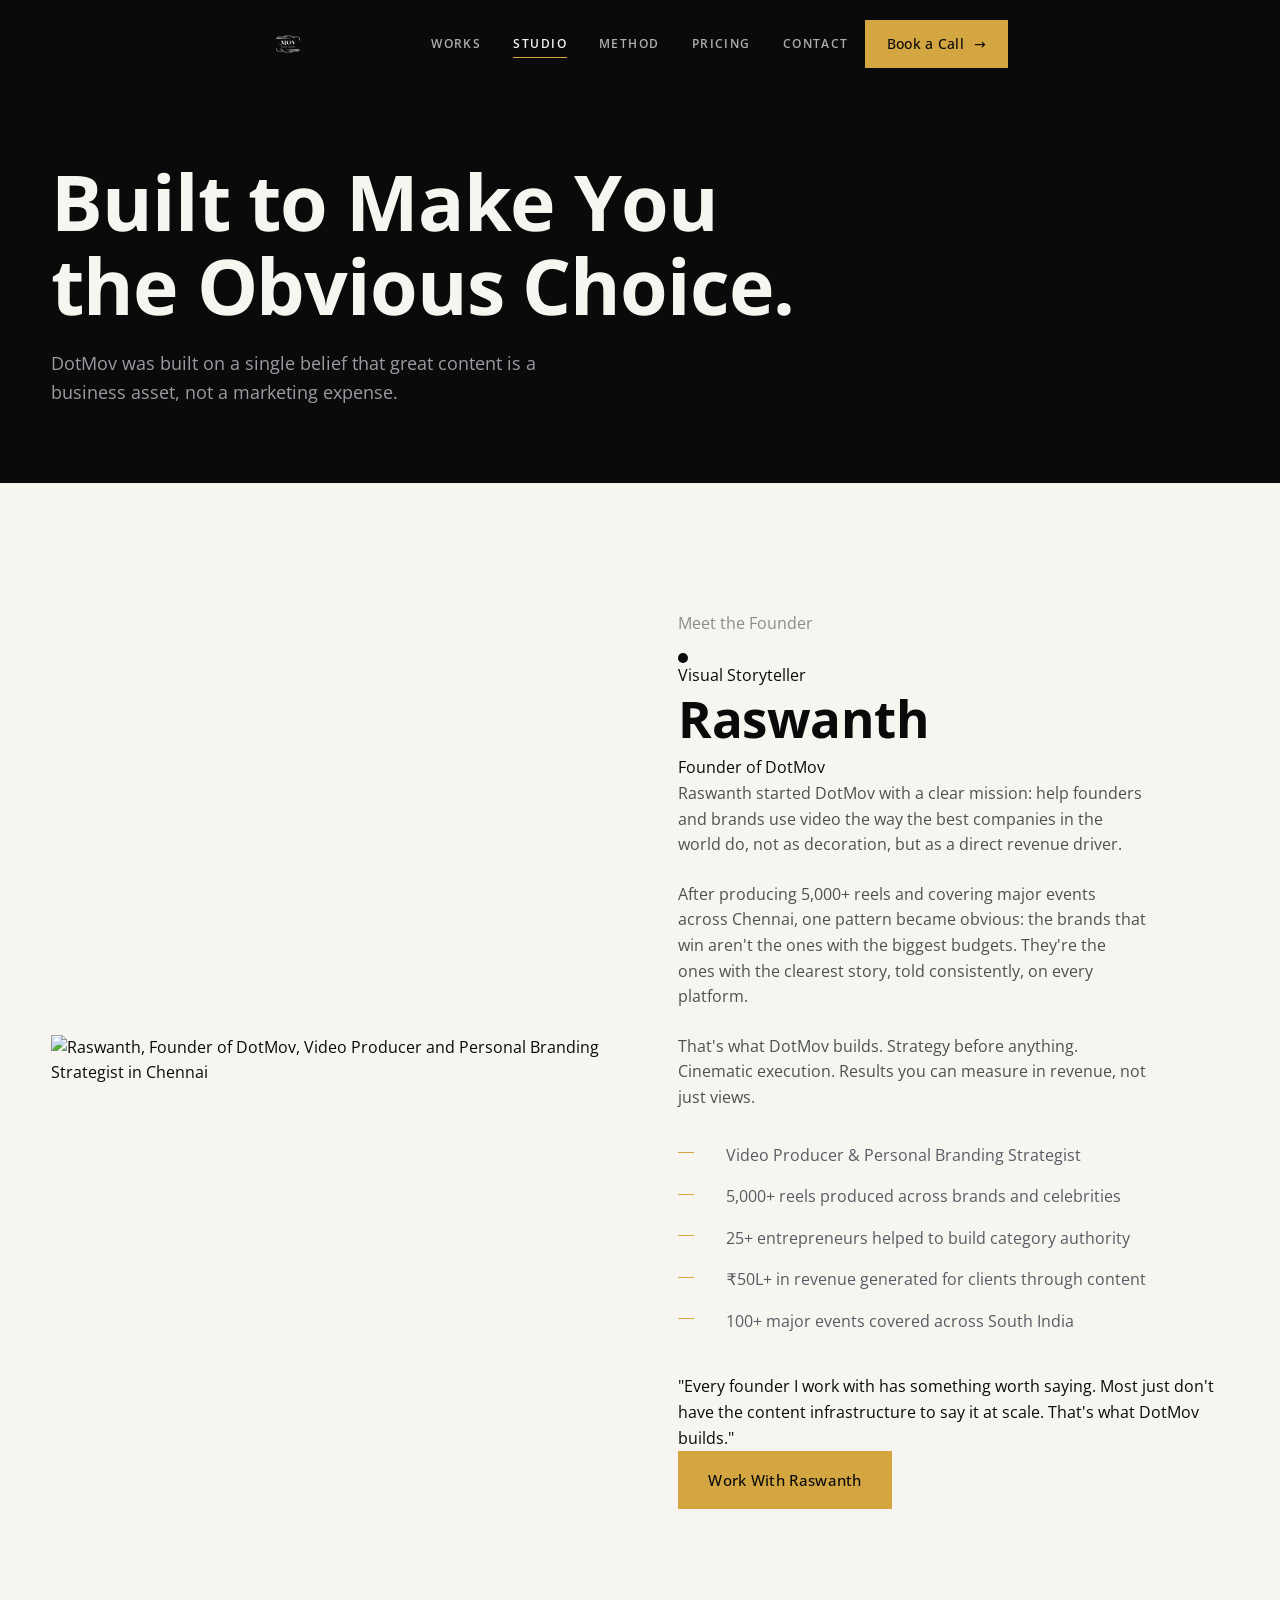
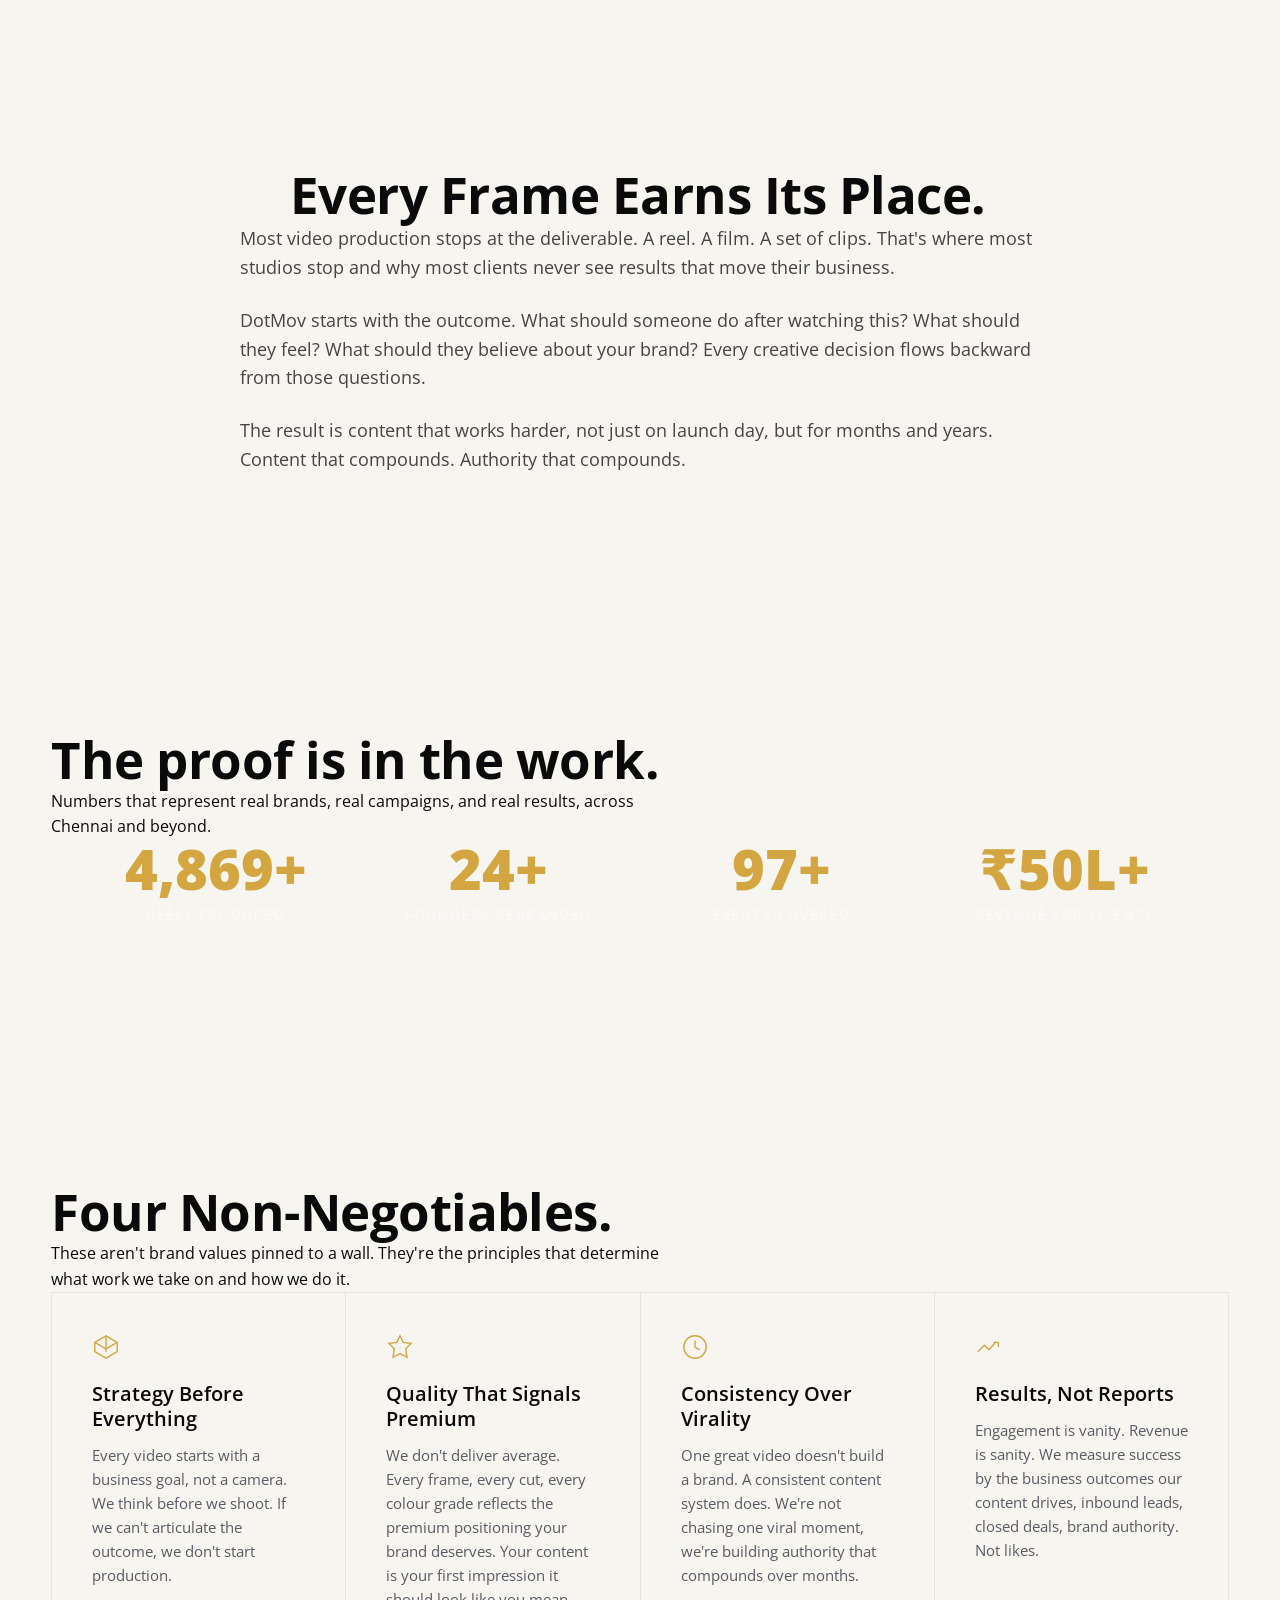
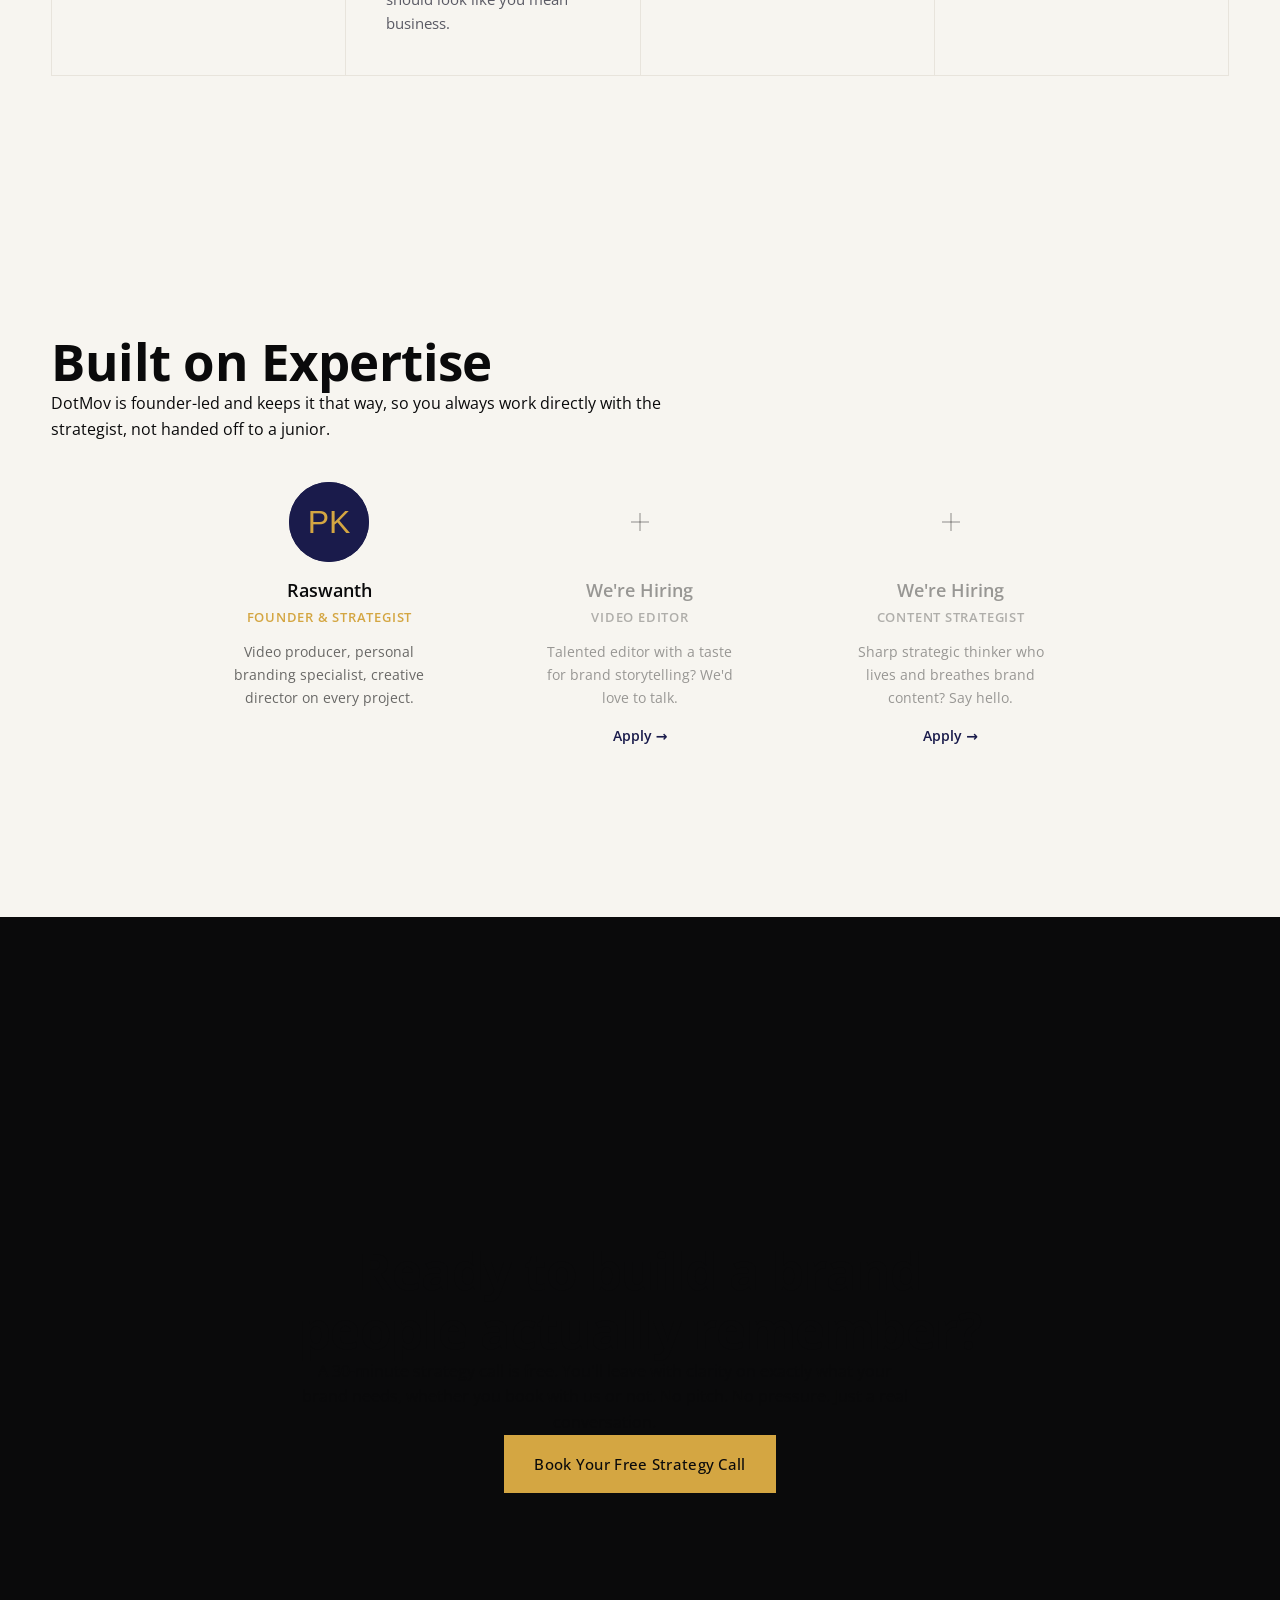
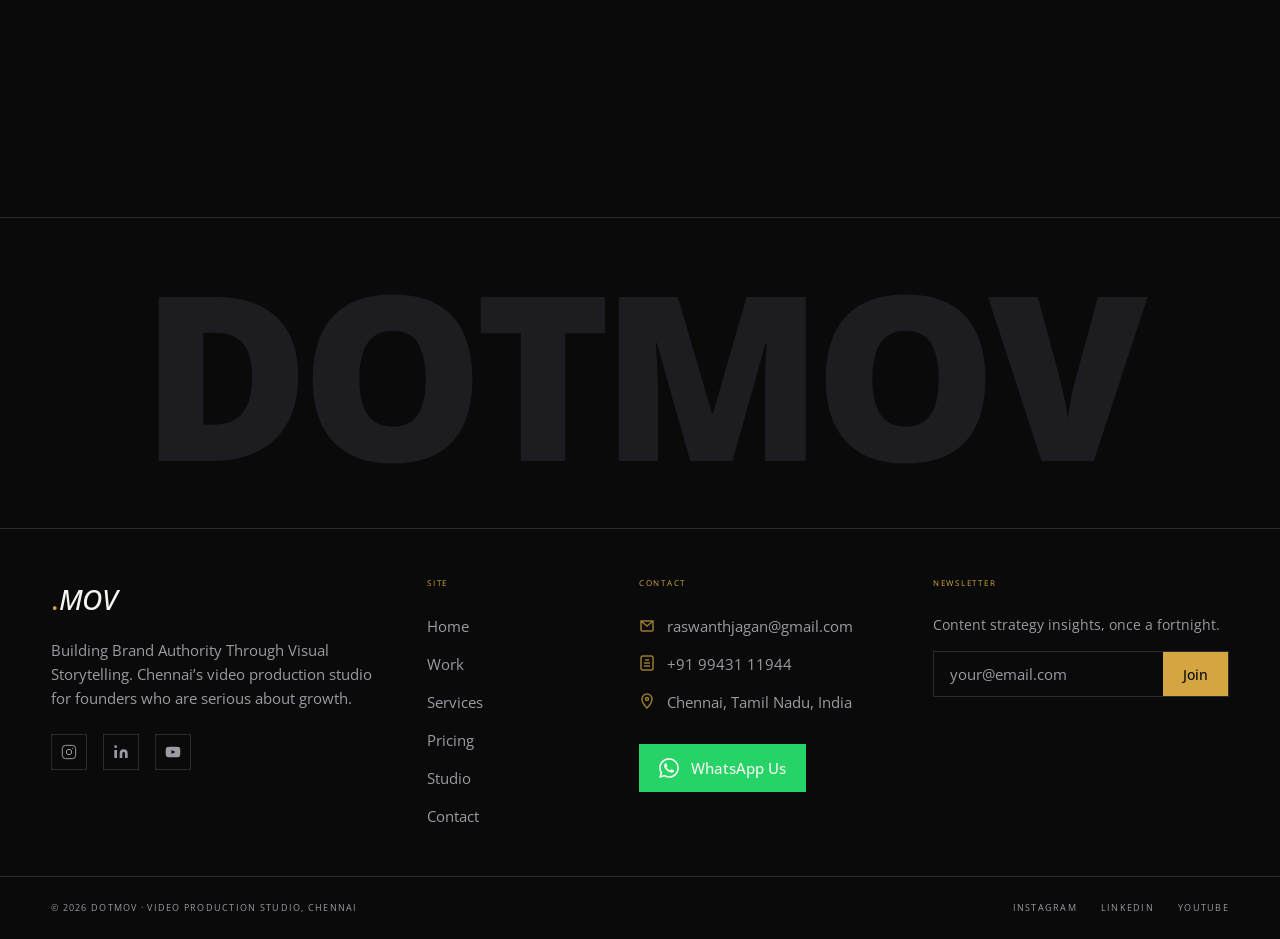
==== about.html @ 9a389757 "DotMov v2 — Cinematic Authority website" ====
<!DOCTYPE html>
<html lang="en">
<head>
  <meta charset="UTF-8">
  <meta name="viewport" content="width=device-width, initial-scale=1.0">
  <title>About | DotMov | Chennai Video Production Studio</title>
  <meta name="description" content="Meet Raswanth, founder of DotMov. A video producer and personal branding strategist who has helped 25+ entrepreneurs build authority and generate ₹50L+ in revenue through content.">
  <meta property="og:title" content="About DotMov: Raswanth, Founder">
  <meta property="og:description" content="The story behind Chennai's premier personal branding video studio.">
  <meta property="og:image" content="assets/logo/og-image.jpg">
  <meta property="og:url" content="https://dotmov.in/about.html">
  <meta name="twitter:card" content="summary_large_image">
  <link rel="icon" href="assets/logo/favicon.ico">
  <link rel="canonical" href="https://dotmov.in/about.html">
  <link rel="stylesheet" href="css/style.css">
</head>
<body>

<nav class="mobile-nav" id="mobileNav" role="navigation" aria-label="Mobile navigation">
  <button class="mobile-nav-close" id="mobileNavClose" aria-label="Close menu">&#x2715;</button>
  <a href="index.html"    class="mobile-nav-link"><span class="mobile-nav-label">Home</span></a>
  <a href="work.html"     class="mobile-nav-link"><span class="mobile-nav-label">Work</span></a>
  <a href="services.html" class="mobile-nav-link"><span class="mobile-nav-label">Services</span></a>
  <a href="pricing.html"  class="mobile-nav-link"><span class="mobile-nav-label">Pricing</span></a>
  <a href="about.html"    class="mobile-nav-link"><span class="mobile-nav-label">Studio</span></a>
  <a href="contact.html" class="btn-primary mobile-nav-cta">Book a Call <span class="btn-arrow">&#x2192;</span></a>
</nav>

<header class="navbar" id="navbar">
  <div class="container">
    <div class="navbar-inner">
      <a href="index.html" class="navbar-logo" aria-label="DotMov home">
        <img src="assets/logo/logo-fetched-1.png" alt="DotMov" height="36" onerror="this.style.display='none';this.nextElementSibling.style.display='block'">
        <span class="logo-text" style="display:none"><span class="logo-dot">.</span>MOV</span>
      </a>
      <nav class="navbar-nav" aria-label="Main navigation">
        <a href="work.html">WORKS</a>
        <a href="about.html">STUDIO</a>
        <a href="services.html">METHOD</a>
        <a href="pricing.html">PRICING</a>
        <a href="contact.html">CONTACT</a>
      </nav>
      <div class="navbar-cta-wrap">
        <a href="contact.html" class="btn-primary navbar-cta">Book a Call <span class="btn-arrow">&#x2192;</span></a>
        <button class="hamburger" id="hamburger" aria-label="Open menu" aria-expanded="false">
          <span></span><span></span><span></span>
        </button>
      </div>
    </div>
  </div>
</header>

<!-- Page Hero -->
<section class="page-hero">
  <div class="container">
    
    <h1>Built to Make You<br>the Obvious Choice.</h1>
    <p>DotMov was built on a single belief that great content is a business asset, not a marketing expense.</p>
  </div>
</section>

<!-- Mission -->
<section class="section bg-paper">
  <div class="container">
    <div class="founder-grid">
      <div class="founder-image-wrap reveal">
        <img src="assets/founder/raswanth.jpg" alt="Raswanth, Founder of DotMov, Video Producer and Personal Branding Strategist in Chennai" loading="lazy">
      </div>
      <div class="founder-content reveal reveal-delay-2">
        <span class="label" style="color:rgba(10,10,10,.45); display:inline-block; margin-bottom:1rem;">Meet the Founder</span>
        <span class="founder-tag">
          <svg width="10" height="10" viewBox="0 0 10 10"><circle cx="5" cy="5" r="5" fill="currentColor"/></svg>
          Visual Storyteller
        </span>
        <h2>Raswanth</h2>
        <p class="founder-subtitle">Founder of DotMov</p>
        <p style="color:rgba(10,10,10,.7); margin-bottom:1.5rem; max-width:52ch;">
          Raswanth started DotMov with a clear mission: help founders and brands use video the way the best companies in the world do, not as decoration, but as a direct revenue driver.
        </p>
        <p style="color:rgba(10,10,10,.7); margin-bottom:1.5rem; max-width:52ch;">
          After producing 5,000+ reels and covering major events across Chennai, one pattern became obvious: the brands that win aren't the ones with the biggest budgets. They're the ones with the clearest story, told consistently, on every platform.
        </p>
        <p style="color:rgba(10,10,10,.7); margin-bottom:2rem; max-width:52ch;">
          That's what DotMov builds. Strategy before anything. Cinematic execution. Results you can measure in revenue, not just views.
        </p>
        <div class="founder-bullets">
          <div class="founder-bullet">
            <div class="founder-bullet-icon">
              <svg viewBox="0 0 12 12" fill="none" stroke="currentColor" stroke-width="2"><polyline points="2,6 5,9 10,3"/></svg>
            </div>
            <span>Video Producer &amp; Personal Branding Strategist</span>
          </div>
          <div class="founder-bullet">
            <div class="founder-bullet-icon">
              <svg viewBox="0 0 12 12" fill="none" stroke="currentColor" stroke-width="2"><polyline points="2,6 5,9 10,3"/></svg>
            </div>
            <span>5,000+ reels produced across brands and celebrities</span>
          </div>
          <div class="founder-bullet">
            <div class="founder-bullet-icon">
              <svg viewBox="0 0 12 12" fill="none" stroke="currentColor" stroke-width="2"><polyline points="2,6 5,9 10,3"/></svg>
            </div>
            <span>25+ entrepreneurs helped to build category authority</span>
          </div>
          <div class="founder-bullet">
            <div class="founder-bullet-icon">
              <svg viewBox="0 0 12 12" fill="none" stroke="currentColor" stroke-width="2"><polyline points="2,6 5,9 10,3"/></svg>
            </div>
            <span>₹50L+ in revenue generated for clients through content</span>
          </div>
          <div class="founder-bullet">
            <div class="founder-bullet-icon">
              <svg viewBox="0 0 12 12" fill="none" stroke="currentColor" stroke-width="2"><polyline points="2,6 5,9 10,3"/></svg>
            </div>
            <span>100+ major events covered across South India</span>
          </div>
        </div>
        <blockquote class="founder-quote">"Every founder I work with has something worth saying. Most just don't have the content infrastructure to say it at scale. That's what DotMov builds."</blockquote>
        <a href="contact.html" class="btn-primary">Work With Raswanth</a>
      </div>
    </div>
  </div>
</section>

<!-- Mission / Philosophy -->
<section class="section bg-soft">
  <div class="container">
    <div class="section-header reveal" style="max-width:700px; margin-left:auto; margin-right:auto;">
      
      <h2>Every Frame Earns Its Place.</h2>
    </div>
    <div style="max-width:800px; margin:0 auto;">
      <div class="reveal">
        <p style="font-size:1.125rem; color:rgba(10,10,10,.75); margin-bottom:1.5rem; max-width:none;">
          Most video production stops at the deliverable. A reel. A film. A set of clips. That's where most studios stop and why most clients never see results that move their business.
        </p>
        <p style="font-size:1.125rem; color:rgba(10,10,10,.75); margin-bottom:1.5rem; max-width:none;">
          DotMov starts with the outcome. What should someone do after watching this? What should they feel? What should they believe about your brand? Every creative decision flows backward from those questions.
        </p>
        <p style="font-size:1.125rem; color:rgba(10,10,10,.75); max-width:none;">
          The result is content that works harder, not just on launch day, but for months and years. Content that compounds. Authority that compounds.
        </p>
      </div>
    </div>
  </div>
</section>

<!-- Authority Metrics (Stats) -->
<section class="section ps-section">
  <div class="container">
    <div class="section-header reveal">
      
      <h2>The proof is in the work.</h2>
      <p>Numbers that represent real brands, real campaigns, and real results, across Chennai and beyond.</p>
    </div>
    <div style="display:grid; grid-template-columns:repeat(4,1fr); gap:2rem; max-width:1100px; margin:0 auto; text-align:center;">
      <div class="reveal reveal-delay-1">
        <div style="font-family:var(--font-display); font-size:clamp(2.5rem,5vw,3.5rem); font-weight:800; color:var(--gold); line-height:1;" data-count="5000" data-suffix="+">5,000+</div>
        <div style="font-size:.875rem; text-transform:uppercase; letter-spacing:.1em; color:rgba(255,255,255,.55); margin-top:.5rem;">Reels Produced</div>
      </div>
      <div class="reveal reveal-delay-2">
        <div style="font-family:var(--font-display); font-size:clamp(2.5rem,5vw,3.5rem); font-weight:800; color:var(--gold); line-height:1;" data-count="25" data-suffix="+">25+</div>
        <div style="font-size:.875rem; text-transform:uppercase; letter-spacing:.1em; color:rgba(255,255,255,.55); margin-top:.5rem;">Founders Rebranded</div>
      </div>
      <div class="reveal reveal-delay-3">
        <div style="font-family:var(--font-display); font-size:clamp(2.5rem,5vw,3.5rem); font-weight:800; color:var(--gold); line-height:1;" data-count="100" data-suffix="+">100+</div>
        <div style="font-size:.875rem; text-transform:uppercase; letter-spacing:.1em; color:rgba(255,255,255,.55); margin-top:.5rem;">Events Covered</div>
      </div>
      <div class="reveal reveal-delay-4">
        <div style="font-family:var(--font-display); font-size:clamp(2.5rem,5vw,3.5rem); font-weight:800; color:var(--gold); line-height:1;">₹50L+</div>
        <div style="font-size:.875rem; text-transform:uppercase; letter-spacing:.1em; color:rgba(255,255,255,.55); margin-top:.5rem;">Revenue for Clients</div>
      </div>
    </div>
  </div>
</section>

<!-- Values -->
<section class="section bg-paper">
  <div class="container">
    <div class="section-header reveal">
      
      <h2>Four Non-Negotiables.</h2>
      <p>These aren't brand values pinned to a wall. They're the principles that determine what work we take on and how we do it.</p>
    </div>
    <div class="values-grid">
      <div class="value-card reveal reveal-delay-1">
        <div class="value-icon">
          <svg viewBox="0 0 30 30" fill="none" stroke="currentColor" stroke-width="1.5"><path d="M15 3L3 10v10l12 7 12-7V10L15 3z"/><path d="M15 3v17M3 10l12 7 12-7"/></svg>
        </div>
        <h3>Strategy Before Everything</h3>
        <p>Every video starts with a business goal, not a camera. We think before we shoot. If we can't articulate the outcome, we don't start production.</p>
      </div>
      <div class="value-card reveal reveal-delay-2">
        <div class="value-icon">
          <svg viewBox="0 0 30 30" fill="none" stroke="currentColor" stroke-width="1.5"><polygon points="15,3 18.5,10 27,11 21,17 22.5,26 15,22 7.5,26 9,17 3,11 11.5,10"/></svg>
        </div>
        <h3>Quality That Signals Premium</h3>
        <p>We don't deliver average. Every frame, every cut, every colour grade reflects the premium positioning your brand deserves. Your content is your first impression it should look like you mean business.</p>
      </div>
      <div class="value-card reveal reveal-delay-3">
        <div class="value-icon">
          <svg viewBox="0 0 30 30" fill="none" stroke="currentColor" stroke-width="1.5"><circle cx="15" cy="15" r="12"/><polyline points="15,8 15,15 20,18"/></svg>
        </div>
        <h3>Consistency Over Virality</h3>
        <p>One great video doesn't build a brand. A consistent content system does. We're not chasing one viral moment, we're building authority that compounds over months.</p>
      </div>
      <div class="value-card reveal reveal-delay-4">
        <div class="value-icon">
          <svg viewBox="0 0 30 30" fill="none" stroke="currentColor" stroke-width="1.5"><polyline points="3,20 10,13 15,18 22,10"/><polyline points="20,10 25,10 25,15"/></svg>
        </div>
        <h3>Results, Not Reports</h3>
        <p>Engagement is vanity. Revenue is sanity. We measure success by the business outcomes our content drives, inbound leads, closed deals, brand authority. Not likes.</p>
      </div>
    </div>
  </div>
</section>

<!-- Team -->
<section class="section bg-soft">
  <div class="container">
    <div class="section-header reveal">
      
      <h2>Built on Expertise</h2>
      <p>DotMov is founder-led and keeps it that way, so you always work directly with the strategist, not handed off to a junior.</p>
    </div>
    <div style="display:grid; grid-template-columns:repeat(3,1fr); gap:2rem; max-width:900px; margin:0 auto;">
      <div class="value-card reveal reveal-delay-1" style="text-align:center;">
        <div style="width:80px;height:80px;border-radius:50%;overflow:hidden;margin:0 auto 1rem;background:var(--navy);">
          <img src="assets/testimonials/avatar-01.svg" alt="Raswanth" style="width:100%;height:100%;object-fit:cover;">
        </div>
        <h4 style="margin-bottom:.25rem;">Raswanth</h4>
        <p style="font-size:.8125rem; color:var(--gold); font-weight:600; letter-spacing:.06em; text-transform:uppercase; margin-bottom:.75rem;">Founder &amp; Strategist</p>
        <p style="font-size:.9rem; color:rgba(10,10,10,.6); max-width:none;">Video producer, personal branding specialist, creative director on every project.</p>
      </div>
      <div class="value-card reveal reveal-delay-2" style="text-align:center; border:2px dashed var(--line); box-shadow:none; background:transparent;">
        <div style="width:80px;height:80px;border-radius:50%;border:2px dashed var(--line);margin:0 auto 1rem;display:flex;align-items:center;justify-content:center;">
          <svg width="28" height="28" viewBox="0 0 28 28" fill="none" stroke="rgba(10,10,10,.3)" stroke-width="1.5"><line x1="14" y1="5" x2="14" y2="23"/><line x1="5" y1="14" x2="23" y2="14"/></svg>
        </div>
        <h4 style="margin-bottom:.25rem; color:rgba(10,10,10,.4);">We're Hiring</h4>
        <p style="font-size:.8125rem; color:rgba(10,10,10,.3); font-weight:600; letter-spacing:.06em; text-transform:uppercase; margin-bottom:.75rem;">Video Editor</p>
        <p style="font-size:.9rem; color:rgba(10,10,10,.4); max-width:none;">Talented editor with a taste for brand storytelling? We'd love to talk.</p>
        <a href="contact.html" style="display:inline-block; margin-top:1rem; font-size:.875rem; font-weight:600; color:var(--navy);">Apply →</a>
      </div>
      <div class="value-card reveal reveal-delay-3" style="text-align:center; border:2px dashed var(--line); box-shadow:none; background:transparent;">
        <div style="width:80px;height:80px;border-radius:50%;border:2px dashed var(--line);margin:0 auto 1rem;display:flex;align-items:center;justify-content:center;">
          <svg width="28" height="28" viewBox="0 0 28 28" fill="none" stroke="rgba(10,10,10,.3)" stroke-width="1.5"><line x1="14" y1="5" x2="14" y2="23"/><line x1="5" y1="14" x2="23" y2="14"/></svg>
        </div>
        <h4 style="margin-bottom:.25rem; color:rgba(10,10,10,.4);">We're Hiring</h4>
        <p style="font-size:.8125rem; color:rgba(10,10,10,.3); font-weight:600; letter-spacing:.06em; text-transform:uppercase; margin-bottom:.75rem;">Content Strategist</p>
        <p style="font-size:.9rem; color:rgba(10,10,10,.4); max-width:none;">Sharp strategic thinker who lives and breathes brand content? Say hello.</p>
        <a href="contact.html" style="display:inline-block; margin-top:1rem; font-size:.875rem; font-weight:600; color:var(--navy);">Apply →</a>
      </div>
    </div>
  </div>
</section>

<!-- CTA Band -->
<section class="cta-band">
  <div class="container">
    <div class="reveal">
      <h2>Ready to build a brand<br>people actually remember?</h2>
      <p>A 30-minute strategy call is free. You'll leave with clarity on exactly what your brand needs, whether you book with us or not. No pitch. No pressure. Just a real conversation.</p>
      <a href="contact.html" class="btn-primary">Book Your Free Strategy Call</a>
    </div>
  </div>
</section>

<footer class="footer">

  <div class="footer-wordmark" aria-hidden="true">
    <span class="footer-wordmark-text">DOTMOV</span>
  </div>

  <div class="footer-cols">

    <div class="footer-brand-col">
      <span class="footer-logo-text"><span class="footer-logo-dot">.</span>MOV</span>
      <p class="footer-tagline">Building Brand Authority Through Visual Storytelling. Chennai&#x2019;s video production studio for founders who are serious about growth.</p>
      <div class="footer-socials">
        <a href="https://instagram.com/dotmov.in" target="_blank" rel="noopener" class="social-link" aria-label="Instagram">
          <svg viewBox="0 0 24 24" fill="none" stroke="currentColor" stroke-width="1.5" aria-hidden="true"><rect x="2" y="2" width="20" height="20" rx="5"/><circle cx="12" cy="12" r="4"/><circle cx="17.5" cy="6.5" r="1" fill="currentColor" stroke="none"/></svg>
        </a>
        <a href="https://linkedin.com/company/dotmov" target="_blank" rel="noopener" class="social-link" aria-label="LinkedIn">
          <svg viewBox="0 0 24 24" fill="currentColor" aria-hidden="true"><path d="M16 8a6 6 0 016 6v7h-4v-7a2 2 0 00-2-2 2 2 0 00-2 2v7h-4v-7a6 6 0 016-6zM2 9h4v12H2z"/><circle cx="4" cy="4" r="2"/></svg>
        </a>
        <a href="https://youtube.com/@dotmov" target="_blank" rel="noopener" class="social-link" aria-label="YouTube">
          <svg viewBox="0 0 24 24" fill="currentColor" aria-hidden="true"><path d="M22.54 6.42a2.78 2.78 0 00-1.95-1.96C18.88 4 12 4 12 4s-6.88 0-8.59.46a2.78 2.78 0 00-1.95 1.96A29 29 0 001 12a29 29 0 00.46 5.58A2.78 2.78 0 003.41 19.6C5.12 20 12 20 12 20s6.88 0 8.59-.46a2.78 2.78 0 001.95-1.95A29 29 0 0023 12a29 29 0 00-.46-5.58zM9.75 15.02V8.98L15.5 12l-5.75 3.02z"/></svg>
        </a>
      </div>
    </div>

    <div>
      <span class="footer-col-title">Site</span>
      <nav class="footer-links" aria-label="Footer navigation">
        <a href="index.html">Home</a>
        <a href="work.html">Work</a>
        <a href="services.html">Services</a>
        <a href="pricing.html">Pricing</a>
        <a href="about.html">Studio</a>
        <a href="contact.html">Contact</a>
      </nav>
    </div>

    <div>
      <span class="footer-col-title">Contact</span>
      <div class="footer-contact-item">
        <svg width="16" height="16" viewBox="0 0 16 16" fill="none" stroke="currentColor" stroke-width="1.5" aria-hidden="true"><path d="M2 4l6 5 6-5M2 4h12v9a1 1 0 01-1 1H3a1 1 0 01-1-1V4z"/></svg>
        <span>raswanthjagan@gmail.com</span>
      </div>
      <div class="footer-contact-item">
        <svg width="16" height="16" viewBox="0 0 16 16" fill="none" stroke="currentColor" stroke-width="1.5" aria-hidden="true"><rect x="2" y="1" width="12" height="14" rx="2"/><line x1="6" y1="5" x2="10" y2="5"/><line x1="5" y1="8" x2="11" y2="8"/><line x1="5" y1="11" x2="11" y2="11"/></svg>
        <span>+91 99431 11944</span>
      </div>
      <div class="footer-contact-item">
        <svg width="16" height="16" viewBox="0 0 16 16" fill="none" stroke="currentColor" stroke-width="1.5" aria-hidden="true"><path d="M8 1C5.24 1 3 3.24 3 6c0 4 5 9 5 9s5-5 5-9c0-2.76-2.24-5-5-5z"/><circle cx="8" cy="6" r="1.5"/></svg>
        <span>Chennai, Tamil Nadu, India</span>
      </div>
      <a href="https://wa.me/919943111944?text=Hi%20Raswanth%2C%20I%27d%20like%20to%20book%20a%20strategy%20call." target="_blank" rel="noopener" class="wa-btn" style="margin-top:1rem;">
        <svg viewBox="0 0 24 24" fill="currentColor" width="18" height="18" aria-hidden="true"><path d="M17.472 14.382c-.297-.149-1.758-.867-2.03-.967-.273-.099-.471-.148-.67.15-.197.297-.767.966-.94 1.164-.173.199-.347.223-.644.075-.297-.15-1.255-.463-2.39-1.475-.883-.788-1.48-1.761-1.653-2.059-.173-.297-.018-.458.13-.606.134-.133.298-.347.446-.52.149-.174.198-.298.298-.497.099-.198.05-.371-.025-.52-.075-.149-.669-1.612-.916-2.207-.242-.579-.487-.5-.669-.51-.173-.008-.371-.01-.57-.01-.198 0-.52.074-.792.372-.272.297-1.04 1.016-1.04 2.479 0 1.462 1.065 2.875 1.213 3.074.149.198 2.096 3.2 5.077 4.487.709.306 1.262.489 1.694.625.712.227 1.36.195 1.871.118.571-.085 1.758-.719 2.006-1.413.248-.694.248-1.289.173-1.413-.074-.124-.272-.198-.57-.347m-5.421 7.403h-.004a9.87 9.87 0 01-5.031-1.378l-.361-.214-3.741.982.998-3.648-.235-.374a9.86 9.86 0 01-1.51-5.26c.001-5.45 4.436-9.884 9.888-9.884 2.64 0 5.122 1.03 6.988 2.898a9.825 9.825 0 012.893 6.994c-.003 5.45-4.437 9.884-9.885 9.884m8.413-18.297A11.815 11.815 0 0012.05 0C5.495 0 .16 5.335.157 11.892c0 2.096.547 4.142 1.588 5.945L.057 24l6.305-1.654a11.882 11.882 0 005.683 1.448h.005c6.554 0 11.89-5.335 11.893-11.893a11.821 11.821 0 00-3.48-8.413z"/></svg>
        WhatsApp Us
      </a>
    </div>

    <div>
      <span class="footer-col-title">Newsletter</span>
      <p style="font-size:.875rem;color:var(--text-on-dark-mut);margin-bottom:1rem;line-height:1.55;">Content strategy insights, once a fortnight.</p>
      <form class="newsletter-form" onsubmit="return false;" aria-label="Newsletter signup">
        <input type="email" class="newsletter-input" placeholder="your@email.com" aria-label="Email address" autocomplete="email">
        <button type="submit" class="newsletter-btn">Join</button>
      </form>
    </div>

  </div>

  <div class="footer-bottom">
    <span>&copy; 2026 DOTMOV &middot; VIDEO PRODUCTION STUDIO, CHENNAI</span>
    <div class="footer-socials-bottom">
      <a href="https://instagram.com/dotmov.in" target="_blank" rel="noopener">INSTAGRAM</a>
      <a href="https://linkedin.com/company/dotmov" target="_blank" rel="noopener">LINKEDIN</a>
      <a href="https://youtube.com/@dotmov" target="_blank" rel="noopener">YOUTUBE</a>
    </div>
  </div>

</footer>
<script src="js/main.js"></script>
</body>
</html>
---- css/style.css ----
/* ============================================================
   DotMov v2 — Cinematic Authority Design System
   ============================================================
   Fonts:    Open Sans (all uses — display, body, labels)
   Palette:  ink / paper / gold / navy
   Motion:   expo out · word-by-word hero reveal · curtain reveals · pinned scroll
   Radius:   0 (sharp corners — the brand signature)
   ============================================================ */

@import url('https://fonts.googleapis.com/css2?family=Open+Sans:ital,wght@0,300;0,400;0,500;0,600;0,700;0,800;1,300;1,400;1,600;1,700&display=swap');

/* ── Design Tokens ──────────────────────────────────────────── */
:root {
  /* Cinematic Authority palette */
  --ink:            #0a0a0b;
  --ink-2:          #131316;
  --ink-3:          #1c1c21;
  --line-dark:      #2a2a32;

  --paper:          #f7f5f0;
  --paper-2:        #ffffff;
  --line-light:     #e8e4dc;

  --navy:           #1a1b4b;
  --navy-2:         #0f1035;

  --gold:           #d4a642;
  --gold-2:         #b8902f;
  --gold-glow:      rgba(212,166,66,.18);

  --text-on-dark:       #f7f5f0;
  --text-on-dark-mut:   #9b9ba3;
  --text-on-light:      #0a0a0b;
  --text-on-light-mut:  #5a5a64;

  /* Type — Open Sans throughout */
  --font-display: 'Open Sans', system-ui, sans-serif;
  --font-sans:    'Open Sans', system-ui, sans-serif;
  --font-mono:    'Open Sans', ui-monospace, monospace;

  /* Easing */
  --ease-out-expo: cubic-bezier(0.19, 1, 0.22, 1);
  --ease-in-out:   cubic-bezier(0.65, 0, 0.35, 1);

  /* Spacing */
  --gutter: clamp(20px, 4vw, 56px);
  --max-w:  1440px;
}

/* ── Reset ──────────────────────────────────────────────────── */
*, *::before, *::after { box-sizing: border-box; margin: 0; padding: 0; }
html { scroll-behavior: smooth; font-size: 16px; }
body {
  font-family: var(--font-sans);
  font-size: 1rem;
  line-height: 1.6;
  color: var(--text-on-light);
  background: var(--paper);
  -webkit-font-smoothing: antialiased;
  -moz-osx-font-smoothing: grayscale;
  overflow-x: hidden;
}
img, video, svg { max-width: 100%; display: block; }
a { color: inherit; text-decoration: none; }
button { font-family: inherit; cursor: pointer; border: none; background: none; }
ul { list-style: none; }
p { max-width: 68ch; }

/* ── Focus rings ─────────────────────────────────────────────── */
:focus-visible {
  outline: 2px solid var(--gold);
  outline-offset: 4px;
}

/* ── Typography Scale ────────────────────────────────────────── */
.display-xxl {
  font-family: var(--font-display);
  font-weight: 800;
  font-size: clamp(3rem, 8vw, 7.5rem);
  line-height: 1.05;
  letter-spacing: -0.02em;
}
.display-xl {
  font-family: var(--font-display);
  font-weight: 700;
  font-size: clamp(2.5rem, 6vw, 5rem);
  line-height: 1.1;
  letter-spacing: -0.015em;
}
.display-l {
  font-family: var(--font-display);
  font-weight: 700;
  font-size: clamp(1.875rem, 4vw, 3.25rem);
  line-height: 1.15;
  letter-spacing: -0.01em;
}
.display-m {
  font-family: var(--font-display);
  font-weight: 600;
  font-size: clamp(1.375rem, 2.5vw, 2rem);
  line-height: 1.25;
  letter-spacing: -0.005em;
}
.body-l {
  font-family: var(--font-sans);
  font-size: 1.125rem;
  line-height: 1.65;
}
.body-m {
  font-family: var(--font-sans);
  font-size: 1rem;
  line-height: 1.7;
}
.label-mono {
  font-family: var(--font-mono);
  font-size: 0.75rem;
  letter-spacing: 0.14em;
  text-transform: uppercase;
  font-weight: 600;
}
.numeric-xl {
  font-family: var(--font-sans);
  font-weight: 700;
  font-size: clamp(2.75rem, 5.5vw, 4.5rem);
  letter-spacing: -0.01em;
  line-height: 1;
}

/* Headline elements */
h1 { font-family: var(--font-display); font-weight: 700; font-size: clamp(2.5rem, 6vw, 5rem); line-height: 1.1; letter-spacing: -0.015em; }
h2 { font-family: var(--font-display); font-weight: 700; font-size: clamp(1.875rem, 4vw, 3.25rem); line-height: 1.15; letter-spacing: -0.01em; }
h3 { font-family: var(--font-display); font-weight: 600; font-size: clamp(1.375rem, 2.5vw, 2rem); line-height: 1.25; }
h4 { font-family: var(--font-sans); font-weight: 600; font-size: 1.125rem; line-height: 1.4; }

/* Italic gold accent — the signature move */
em {
  font-style: italic;
  color: var(--gold);
}

/* ── Layout ──────────────────────────────────────────────────── */
.container {
  max-width: var(--max-w);
  margin: 0 auto;
  padding: 0 var(--gutter);
}
.section { padding: clamp(80px, 10vw, 140px) 0; }
.section-dark  { background: var(--ink);   color: var(--text-on-dark); }
.section-light { background: var(--paper); color: var(--text-on-light); }
.section-warm  { background: var(--paper); }

/* Section-number prefix system */
.section-num,
.hero-eyebrow,
.celeb-num,
.ig-tile-num,
.cta-band-num,
.mobile-nav-num,
.label.eyebrow,
.eyebrow {
  display: none !important;
}

/* Gold hairline under section num */
.section-num::after {
  content: '';
  display: block;
  width: 48px;
  height: 1px;
  background: var(--gold);
  margin-top: 0.75rem;
}

/* ── Buttons ─────────────────────────────────────────────────── */
.btn-primary {
  display: inline-flex;
  align-items: center;
  gap: 10px;
  background: var(--gold);
  color: var(--ink);
  padding: 17px 30px;
  border-radius: 0;
  font-family: var(--font-sans);
  font-weight: 500;
  font-size: 0.9375rem;
  letter-spacing: 0.02em;
  border: none;
  cursor: pointer;
  text-decoration: none;
  transition: background 0.3s ease, transform 0.4s var(--ease-out-expo);
  position: relative;
  white-space: nowrap;
}
.btn-primary:hover {
  background: var(--gold-2);
}
.btn-primary .btn-arrow {
  transition: transform 0.4s var(--ease-out-expo);
  display: inline-block;
}
.btn-primary:hover .btn-arrow { transform: translateX(5px); }

.btn-ghost {
  display: inline-flex;
  align-items: center;
  gap: 10px;
  background: transparent;
  color: currentColor;
  padding: 17px 0;
  border: none;
  border-bottom: 1px solid currentColor;
  border-radius: 0;
  font-family: var(--font-sans);
  font-weight: 500;
  font-size: 0.9375rem;
  letter-spacing: 0.02em;
  cursor: pointer;
  text-decoration: none;
  transition: gap 0.4s var(--ease-out-expo);
  white-space: nowrap;
}
.btn-ghost:hover { gap: 16px; }
.btn-ghost .btn-arrow {
  transition: transform 0.4s var(--ease-out-expo);
  display: inline-block;
}
.btn-ghost:hover .btn-arrow { transform: translateX(4px); }

/* Legacy button classes mapped to new system for inner pages */
.btn {
  display: inline-flex;
  align-items: center;
  gap: 10px;
  padding: 15px 28px;
  border-radius: 0;
  font-family: var(--font-sans);
  font-weight: 500;
  font-size: 0.9375rem;
  letter-spacing: 0.02em;
  cursor: pointer;
  text-decoration: none;
  transition: background 0.3s ease, transform 0.4s var(--ease-out-expo), color 0.3s ease;
  white-space: nowrap;
}
.btn-gold     { background: var(--gold); color: var(--ink); }
.btn-gold:hover { background: var(--gold-2); }
.btn-secondary { background: transparent; color: var(--navy); border: 1px solid var(--navy); }
.btn-secondary:hover { background: var(--navy); color: var(--paper); }
.btn-ghost-white { background: transparent; color: var(--paper); border-bottom: 1px solid rgba(255,255,255,0.5); padding: 15px 0; }
.btn-ghost-white:hover { border-bottom-color: white; }
.btn-lg { padding: 19px 36px; font-size: 1rem; }
.btn-sm { padding: 10px 20px; font-size: 0.875rem; }

/* ── Navbar ──────────────────────────────────────────────────── */
.navbar {
  position: fixed;
  top: 0; left: 0; right: 0;
  z-index: 100;
  height: 88px;
  display: flex;
  align-items: center;
  transition: background 0.6s var(--ease-out-expo),
              height 0.6s var(--ease-out-expo),
              backdrop-filter 0.6s ease;
}
.navbar.scrolled {
  background: rgba(10,10,11,0.92);
  backdrop-filter: blur(20px) saturate(140%);
  -webkit-backdrop-filter: blur(20px) saturate(140%);
  height: 64px;
}
.navbar-inner {
  display: grid;
  grid-template-columns: 1fr auto 1fr;
  align-items: center;
  gap: 1rem;
  width: 100%;
}
.navbar-logo {
  display: flex;
  align-items: center;
  gap: 0.5rem;
  text-decoration: none;
  justify-self: start;
}
.navbar-logo img {
  height: 32px;
  width: auto;
  max-width: 120px;
  filter: brightness(0) invert(1);
  transition: filter 0.4s ease;
}
.logo-text {
  font-family: var(--font-display);
  font-weight: 800;
  font-size: 1.25rem;
  color: var(--paper);
  letter-spacing: 0.04em;
  line-height: 1;
}
.logo-text .logo-dot { color: var(--gold); }

.navbar-nav {
  display: flex;
  align-items: center;
  gap: 2rem;
  justify-self: center;
}
.navbar-nav a {
  font-family: var(--font-sans);
  font-size: 0.75rem;
  font-weight: 600;
  letter-spacing: 0.12em;
  text-transform: uppercase;
  color: rgba(247,245,240,0.7);
  transition: color 0.3s ease;
  position: relative;
  white-space: nowrap;
}
.navbar-nav a::after {
  content: '';
  position: absolute;
  bottom: -4px; left: 0; right: 0;
  height: 1px;
  background: var(--gold);
  transform: scaleX(0);
  transform-origin: left;
  transition: transform 0.4s var(--ease-out-expo);
}
.navbar-nav a:hover { color: var(--paper); }
.navbar-nav a:hover::after,
.navbar-nav a.active::after { transform: scaleX(1); }
.navbar-nav a.active { color: var(--paper); }

.navbar-cta-wrap {
  display: flex;
  align-items: center;
  gap: 1rem;
  justify-self: end;
}
.navbar-cta { font-size: 0.875rem; padding: 13px 22px; }

/* Hamburger */
.hamburger {
  display: none;
  flex-direction: column;
  gap: 5px;
  padding: 8px;
  cursor: pointer;
  border: none;
  background: none;
}
.hamburger span {
  display: block;
  width: 22px;
  height: 1.5px;
  background: var(--paper);
  transition: transform 0.4s var(--ease-out-expo), opacity 0.3s ease;
}
.hamburger.open span:nth-child(1) { transform: translateY(6.5px) rotate(45deg); }
.hamburger.open span:nth-child(2) { opacity: 0; }
.hamburger.open span:nth-child(3) { transform: translateY(-6.5px) rotate(-45deg); }

/* Mobile nav overlay */
.mobile-nav {
  position: fixed;
  inset: 0;
  background: var(--ink);
  z-index: 99;
  display: flex;
  flex-direction: column;
  align-items: flex-start;
  justify-content: center;
  padding: 0 var(--gutter);
  gap: 0;
  opacity: 0;
  pointer-events: none;
  transition: opacity 0.5s var(--ease-out-expo);
}
.mobile-nav.open { opacity: 1; pointer-events: all; }
.mobile-nav-link {
  display: flex;
  align-items: baseline;
  gap: 1.25rem;
  padding: 1rem 0;
  border-bottom: 1px solid var(--line-dark);
  width: 100%;
  text-decoration: none;
  color: var(--text-on-dark);
  transition: color 0.3s ease;
}
.mobile-nav-link:first-of-type { border-top: 1px solid var(--line-dark); }
.mobile-nav-link:hover { color: var(--gold); }
.mobile-nav-num {
  font-family: var(--font-mono);
  font-size: 0.625rem;
  letter-spacing: 0.12em;
  color: var(--text-on-dark-mut);
  min-width: 28px;
}
.mobile-nav-label {
  font-family: var(--font-display);
  font-weight: 500;
  font-size: clamp(1.75rem, 5vw, 2.5rem);
  letter-spacing: -0.02em;
  line-height: 1;
}
.mobile-nav-close {
  position: absolute;
  top: 1.5rem;
  right: var(--gutter);
  width: 44px;
  height: 44px;
  border: 1px solid var(--line-dark);
  border-radius: 50%;
  display: flex;
  align-items: center;
  justify-content: center;
  color: var(--gold);
  font-size: 1.25rem;
  background: none;
  cursor: pointer;
  transition: background 0.3s ease, border-color 0.3s ease;
}
.mobile-nav-close:hover { background: var(--gold); color: var(--ink); border-color: var(--gold); }
.mobile-nav-cta { margin-top: 2.5rem; }

/* ── Hero ────────────────────────────────────────────────────── */
.hero {
  position: relative;
  min-height: 100vh;
  min-height: 100svh;
  display: flex;
  flex-direction: column;
  background: var(--ink);
  overflow: hidden;
}

/* Full-bleed background video */
.hero-video {
  position: absolute;
  inset: 0;
  width: 100%;
  height: 100%;
  object-fit: cover;
  z-index: 0;
}

/* Gradient overlay — bottom 40% fades to near-black */
.hero-overlay {
  position: absolute;
  inset: 0;
  background: linear-gradient(
    180deg,
    rgba(10,10,11,0.3) 0%,
    rgba(10,10,11,0.45) 40%,
    rgba(10,10,11,0.8) 75%,
    rgba(10,10,11,0.97) 100%
  );
  z-index: 1;
}

/* Film grain texture */
.hero-grain {
  position: absolute;
  inset: 0;
  z-index: 2;
  opacity: 0.06;
  pointer-events: none;
}

/* Content layer */
.hero-content-wrap {
  position: relative;
  z-index: 3;
  flex: 1;
  display: flex;
  align-items: center;
  padding: 140px var(--gutter) 80px;
}

.hero-content { max-width: 900px; }

/* Section label with typewriter */
.hero-eyebrow {
  font-family: var(--font-mono);
  font-size: 0.6875rem;
  letter-spacing: 0.18em;
  text-transform: uppercase;
  color: var(--gold);
  display: flex;
  align-items: center;
  gap: 0.75rem;
  margin-bottom: 2rem;
  opacity: 0;
  animation: heroFadeUp 0.8s var(--ease-out-expo) 0.2s forwards;
}
.hero-eyebrow-line {
  display: inline-block;
  width: 48px;
  height: 1px;
  background: var(--gold);
}

/* Headline word-by-word reveal */
.hero-headline {
  font-family: var(--font-display);
  font-weight: 800;
  font-size: clamp(2.5rem, 6vw, 5.5rem);
  line-height: 1.1;
  letter-spacing: -0.02em;
  color: var(--text-on-dark);
  margin-bottom: 2rem;
}
.hero-headline em {
  font-style: italic;
  color: var(--gold);
}

/* Each word in the headline wraps a span for clip-path reveal */
.hero-word {
  display: inline-block;
  overflow: hidden;
  vertical-align: top;
  padding-bottom: 0.25em;
  margin-bottom: -0.25em;
  margin-right: 0.22em;
}
.hero-word-inner {
  display: inline-block;
  transform: translateY(110%);
  opacity: 0;
  padding-bottom: 0.05em;
}

@media (prefers-reduced-motion: no-preference) {
  .hero-word-inner {
    animation: wordReveal 1.0s var(--ease-out-expo) forwards;
    opacity: 1;
  }
}

@keyframes wordReveal {
  from { transform: translateY(110%); }
  to   { transform: translateY(0); }
}

/* Hero sub */
.hero-sub {
  font-family: var(--font-sans);
  font-size: clamp(1rem, 1.5vw, 1.1875rem);
  line-height: 1.6;
  color: var(--text-on-dark-mut);
  max-width: 560px;
  margin-bottom: 2.5rem;
  opacity: 0;
  animation: heroFadeUp 1s var(--ease-out-expo) 1.2s forwards;
}

/* Hero CTAs */
.hero-ctas {
  display: flex;
  gap: 2rem;
  align-items: center;
  flex-wrap: wrap;
  opacity: 0;
  animation: heroFadeUp 1s var(--ease-out-expo) 1.5s forwards;
}

@keyframes heroFadeUp {
  from { opacity: 0; transform: translateY(20px); }
  to   { opacity: 1; transform: translateY(0); }
}

/* Scroll indicator */
.hero-scroll-indicator {
  position: absolute;
  bottom: 7rem;
  left: var(--gutter);
  z-index: 3;
  display: flex;
  flex-direction: column;
  align-items: center;
  gap: 0.5rem;
  opacity: 0;
  animation: heroFadeUp 1s var(--ease-out-expo) 2s forwards;
}
.hero-scroll-text {
  font-family: var(--font-mono);
  font-size: 0.5625rem;
  letter-spacing: 0.2em;
  text-transform: uppercase;
  color: rgba(247,245,240,0.4);
  writing-mode: vertical-rl;
}
.hero-scroll-line {
  width: 1px;
  height: 40px;
  background: linear-gradient(to bottom, rgba(212,166,66,0.8), transparent);
  animation: scrollPulse 2s ease-in-out infinite;
}
@keyframes scrollPulse {
  0%, 100% { opacity: 0.3; transform: scaleY(0.5) translateY(-8px); }
  50%       { opacity: 1;   transform: scaleY(1)   translateY(0); }
}

/* Now Playing credit */
.hero-now-playing {
  position: absolute;
  bottom: 7.5rem;
  right: var(--gutter);
  z-index: 3;
  text-align: right;
  opacity: 0;
  animation: heroFadeUp 1s var(--ease-out-expo) 2.2s forwards;
}
.hero-now-playing-label {
  font-family: var(--font-mono);
  font-size: 0.5625rem;
  letter-spacing: 0.18em;
  text-transform: uppercase;
  color: rgba(247,245,240,0.35);
  display: block;
  margin-bottom: 0.3rem;
}
.hero-now-playing-title {
  font-family: var(--font-mono);
  font-size: 0.6875rem;
  color: rgba(247,245,240,0.5);
  display: block;
  margin-bottom: 0.2rem;
}
.hero-now-playing-time {
  font-family: var(--font-mono);
  font-size: 0.625rem;
  color: rgba(247,245,240,0.3);
}

/* Hero brand strip */
.hero-brand-strip {
  position: relative;
  z-index: 3;
  border-top: 1px solid rgba(247,245,240,0.08);
  padding: 1.25rem 0 1.5rem;
}
.hero-brand-label {
  font-family: var(--font-sans);
  font-size: 0.6875rem;
  font-weight: 600;
  letter-spacing: 0.16em;
  text-transform: uppercase;
  color: rgba(247,245,240,0.35);
  text-align: center;
  display: block;
  margin-bottom: 1.25rem;
}

/* Fade edges */
.hero-brand-marquee-wrap {
  overflow: hidden;
  position: relative;
}
.hero-brand-marquee-wrap::before,
.hero-brand-marquee-wrap::after {
  content: '';
  position: absolute;
  top: 0; bottom: 0;
  width: 100px;
  z-index: 1;
  pointer-events: none;
}
.hero-brand-marquee-wrap::before { left: 0;  background: linear-gradient(to right, var(--ink), transparent); }
.hero-brand-marquee-wrap::after  { right: 0; background: linear-gradient(to left,  var(--ink), transparent); }

/* Scrolling track — CSS animation, no JS needed */
.marquee-track {
  display: flex;
  align-items: center;
  gap: 1.5rem;
  width: max-content;
  animation: marqueeScroll 22s linear infinite;
}
.marquee-track:hover { animation-play-state: paused; }

@keyframes marqueeScroll {
  from { transform: translateX(0); }
  to   { transform: translateX(-33.333%); }
}

/* Each logo sits in a white pill card so brand colors pop on dark hero */
.marquee-logo {
  display: flex;
  align-items: center;
  justify-content: center;
  flex-shrink: 0;
  background: #ffffff;
  border-radius: 8px;
  padding: 10px 22px;
  height: 56px;
  transition: transform 0.3s ease, box-shadow 0.3s ease;
}
.marquee-logo:hover {
  transform: translateY(-2px);
  box-shadow: 0 8px 24px rgba(0,0,0,0.3);
}
.hero-brand-strip .marquee-logo img {
  height: 28px;
  max-width: 120px;
  width: auto;
  object-fit: contain;
  display: block;
}

/* ── (02) Stats Band ─────────────────────────────────────────── */
.stats-section {
  background: var(--ink-2);
  padding: clamp(60px, 8vw, 100px) 0;
  position: relative;
  overflow: hidden;
}
.stats-section::before {
  content: '';
  position: absolute;
  top: 0; left: 0; right: 0;
  height: 1px;
  background: var(--line-dark);
}
.stats-header {
  margin-bottom: 3.5rem;
}
.stats-header h2 { color: var(--text-on-dark); }

.stats-grid {
  display: grid;
  grid-template-columns: repeat(4, 1fr);
  gap: 0;
}
.stat-block {
  padding: 2.5rem 2rem;
  border-right: 1px solid var(--line-dark);
  position: relative;
}
.stat-block:last-child { border-right: none; }
.stat-number {
  font-family: var(--font-display);
  font-weight: 800;
  font-size: clamp(2.5rem, 5vw, 4rem);
  letter-spacing: -0.02em;
  color: var(--text-on-dark);
  line-height: 1;
  display: block;
  margin-bottom: 0.75rem;
}
.stat-label {
  font-family: var(--font-mono);
  font-size: 0.625rem;
  letter-spacing: 0.18em;
  text-transform: uppercase;
  color: var(--text-on-dark-mut);
}

/* ── (03) Celebrity Strip ────────────────────────────────────── */
.celeb-section {
  background: var(--ink);
  padding: clamp(80px, 10vw, 140px) 0 0;
  overflow: hidden;
}
.celeb-header {
  padding: 0 var(--gutter);
  margin-bottom: 3rem;
}
.celeb-header h2 { color: var(--text-on-dark); max-width: 720px; }
.celeb-header h2 em { color: var(--gold); }

/* Progress + counter row */
.celeb-controls {
  display: flex;
  align-items: center;
  justify-content: flex-end;
  gap: 1.5rem;
  padding: 0 var(--gutter);
  margin-bottom: 1.5rem;
}
.celeb-progress-bar {
  flex: 1;
  max-width: 300px;
  height: 1px;
  background: var(--line-dark);
  position: relative;
  overflow: hidden;
}
.celeb-progress-fill {
  position: absolute;
  left: 0; top: 0; bottom: 0;
  width: 0%;
  background: var(--gold);
  transition: width 0.1s ease;
}
.celeb-counter {
  font-family: var(--font-mono);
  font-size: 0.625rem;
  letter-spacing: 0.14em;
  color: var(--text-on-dark-mut);
  white-space: nowrap;
}

/* The scrollable strip */
.celeb-strip-wrap {
  overflow-x: auto;
  -webkit-overflow-scrolling: touch;
  scroll-snap-type: x mandatory;
  scroll-behavior: smooth;
  cursor: grab;
  padding-bottom: 3rem;
}
.celeb-strip-wrap:active { cursor: grabbing; }
.celeb-strip-wrap::-webkit-scrollbar { display: none; }
.celeb-strip-wrap { scrollbar-width: none; }

.celeb-strip {
  display: flex;
  gap: 2px;
  width: max-content;
  padding: 0 var(--gutter);
}

.celeb-figure {
  width: 420px;
  height: 560px;
  flex-shrink: 0;
  position: relative;
  overflow: hidden;
  scroll-snap-align: start;
  background: var(--ink-3);
  cursor: default;
}

.celeb-figure img {
  width: 100%;
  height: 100%;
  object-fit: cover;
  transition: transform 0.8s var(--ease-out-expo);
}
.celeb-figure:hover img { transform: scale(1.04); }

/* Gold border reveal on hover */
.celeb-figure::before {
  content: '';
  position: absolute;
  inset: 0;
  border: 1px solid var(--gold);
  z-index: 3;
  clip-path: inset(0 100% 100% 0);
  transition: clip-path 0.6s var(--ease-out-expo);
  pointer-events: none;
}
.celeb-figure:hover::before { clip-path: inset(0 0% 0% 0); }

/* Gradient overlay */
.celeb-figure-overlay {
  position: absolute;
  inset: 0;
  background: linear-gradient(
    to top,
    rgba(10,10,11,0.9) 0%,
    rgba(10,10,11,0.2) 45%,
    transparent 70%
  );
  z-index: 1;
}

/* Caption */
.celeb-figure-caption {
  position: absolute;
  bottom: 0;
  left: 0;
  right: 0;
  padding: 1.5rem;
  z-index: 2;
}
.celeb-num {
  font-family: var(--font-mono);
  font-size: 0.5625rem;
  letter-spacing: 0.16em;
  color: var(--gold);
  display: block;
  margin-bottom: 0.4rem;
}
.celeb-name {
  font-family: var(--font-mono);
  font-size: 0.75rem;
  letter-spacing: 0.12em;
  text-transform: uppercase;
  color: var(--text-on-dark);
  display: block;
  margin-bottom: 0.25rem;
}
.celeb-sub {
  font-family: var(--font-display);
  font-style: italic;
  font-size: 0.875rem;
  color: var(--text-on-dark-mut);
  display: block;
}

/* Object-position per image */
.celeb-figure:nth-child(2)  img { object-position: center 40%; }
.celeb-figure:nth-child(3)  img { object-position: center 28%; }
.celeb-figure:nth-child(5)  img { object-position: center 28%; }
.celeb-figure:nth-child(7)  img { object-position: 30% 10%; }
.celeb-figure:nth-child(6)  img { object-position: center 20%; }
.celeb-figure:nth-child(8)  img { object-position: center 15%; }
.celeb-figure:nth-child(9)  img { object-position: center 10%; }
.celeb-figure:nth-child(10) img { object-position: center 18%; }
.celeb-figure:nth-child(11) img { object-position: center 5%; }
.celeb-figure:nth-child(12) img { object-position: center 10%; }
.celeb-figure:nth-child(13) img { object-position: center 48%; }

/* Caption below strip */
.celeb-caption {
  font-family: var(--font-display);
  font-style: italic;
  font-size: 1rem;
  color: var(--text-on-dark-mut);
  padding: 2rem var(--gutter) 3rem;
  display: block;
}

/* ── (04) Case Studies ───────────────────────────────────────── */
/* ── (04) Cases — phone mockup showcase ──────────────────────── */
.cases-section {
  background: var(--ink);
  padding: clamp(80px, 10vw, 130px) 0;
}
.cases-header {
  margin-bottom: clamp(48px, 6vw, 72px);
}
.cases-header h2 {
  color: var(--text-on-dark);
  font-size: clamp(1.75rem, 3.5vw, 2.75rem);
  line-height: 1.2;
}
.cases-header h2 em { color: var(--gold); }
.cases-header p {
  color: var(--text-on-dark-mut);
  margin-top: 0.75rem;
  font-size: 1.0625rem;
}

/* Showcase 2-col grid: phone | content */
.cases-showcase {
  display: grid;
  grid-template-columns: auto 1fr;
  gap: clamp(48px, 8vw, 100px);
  align-items: center;
}

/* ── Phone column ──────────────────────────────────────────────── */
.cases-phone-col {
  display: flex;
  flex-direction: column;
  align-items: center;
  gap: 2rem;
  flex-shrink: 0;
}

/* ── 3D tilt zone ──────────────────────────────────────────────── */
.phone-tilt-zone {
  perspective: 900px;
  perspective-origin: 50% 40%;
  cursor: default;
  position: relative;
}

/* Floating bob animation wrapper */
.phone-float-wrap {
  position: relative;
  animation: phoneFloat 6s ease-in-out infinite;
  will-change: transform;
}
@keyframes phoneFloat {
  0%,100% { transform: translateY(0); }
  50%     { transform: translateY(-14px); }
}

/* Ground shadow — shifts & blurs to fake depth */
.phone-ground-shadow {
  position: absolute;
  bottom: -30px;
  left: 50%;
  transform: translateX(-50%);
  width: 200px;
  height: 30px;
  background: rgba(0,0,0,0.5);
  filter: blur(24px);
  border-radius: 50%;
  transition: transform 0.15s ease, opacity 0.15s ease;
  pointer-events: none;
}

/* ── Phone frame — pure CSS iPhone-style ──────────────────────── */
.phone-frame {
  position: relative;
  width: 274px;
  background: #1c1c1e;
  border-radius: 52px;
  padding: 14px 10px 16px;
  transform-style: preserve-3d;
  will-change: transform;
  /* multi-layer ring to fake aluminium edge */
  box-shadow:
    0 0 0 1.5px #48484a,
    0 0 0 3.5px #1c1c1e,
    0 0 0 5px #3a3a3c,
    inset 0 0 0 1px rgba(255,255,255,0.06);
  transition: transform 0.08s linear;
}

/* Side buttons */
.phone-side-btn {
  position: absolute;
  background: #3a3a3c;
  border-radius: 2px;
}
.phone-side-vol-up {
  left: -5px; top: 108px;
  width: 4px; height: 36px;
  box-shadow: -1px 0 0 #555, 1px 0 0 #222;
}
.phone-side-vol-dn {
  left: -5px; top: 156px;
  width: 4px; height: 36px;
  box-shadow: -1px 0 0 #555, 1px 0 0 #222;
}
.phone-side-power {
  right: -5px; top: 120px;
  width: 4px; height: 56px;
  box-shadow: 1px 0 0 #555, -1px 0 0 #222;
}

/* Dynamic Island pill */
.phone-dynamic-island {
  position: absolute;
  top: 20px;
  left: 50%;
  transform: translateX(-50%);
  width: 104px;
  height: 32px;
  background: #000;
  border-radius: 20px;
  z-index: 20;
  box-shadow: 0 0 0 1px #333;
}

/* Screen */
.phone-screen {
  border-radius: 40px;
  overflow: hidden;
  aspect-ratio: 9 / 19.5;
  background: #000;
  position: relative;
  width: 100%;
}
.phone-screen video {
  width: 100%;
  height: 100%;
  object-fit: cover;
  display: block;
  pointer-events: none;
}

/* Glass glare — follows mouse */
.phone-glare {
  position: absolute;
  inset: 0;
  border-radius: 40px;
  pointer-events: none;
  z-index: 30;
  transition: background 0.05s linear;
  background: radial-gradient(circle at 30% 25%,
    rgba(255,255,255,0.10) 0%,
    rgba(255,255,255,0)    55%);
}

/* Home indicator */
.phone-home-bar {
  width: 110px;
  height: 4px;
  background: rgba(255,255,255,0.22);
  border-radius: 2px;
  margin: 10px auto 2px;
}

/* ── Reel UI overlay ─────────────────────────────────────────── */
.reel-ui {
  position: absolute;
  inset: 0;
  display: flex;
  flex-direction: column;
  justify-content: space-between;
  pointer-events: none;
  z-index: 10;
  /* bottom gradient */
  background: linear-gradient(
    to top,
    rgba(0,0,0,0.72) 0%,
    rgba(0,0,0,0.18) 32%,
    rgba(0,0,0,0)    55%
  );
}

/* Story progress bars */
.reel-progress-track {
  display: flex;
  gap: 4px;
  padding: 14px 12px 0;
  align-items: center;
}
.reel-bar {
  flex: 1;
  height: 2px;
  border-radius: 1px;
  background: rgba(255,255,255,0.3);
  position: relative;
  overflow: hidden;
}
.reel-bar--done { background: rgba(255,255,255,0.85); }
.reel-bar--active { background: rgba(255,255,255,0.3); }
.reel-bar-fill {
  position: absolute;
  top: 0; left: 0; height: 100%;
  width: 0%;
  background: #fff;
  animation: reelFill 8s linear infinite;
}
@keyframes reelFill {
  from { width: 0%; }
  to   { width: 100%; }
}

/* DotMov brand watermark top-right */
.reel-brand {
  position: absolute;
  top: 18px;
  right: 14px;
  font-size: 0.5625rem;
  font-weight: 800;
  letter-spacing: 0.1em;
  color: rgba(255,255,255,0.7);
}

/* Bottom row */
.reel-bottom {
  display: flex;
  align-items: flex-end;
  justify-content: space-between;
  padding: 0 12px 20px;
  gap: 8px;
}
.reel-user {
  display: flex;
  align-items: center;
  gap: 8px;
  flex: 1;
  min-width: 0;
}
.reel-avatar {
  width: 32px;
  height: 32px;
  border-radius: 50%;
  background: var(--gold);
  color: var(--ink);
  font-size: 0.8125rem;
  font-weight: 800;
  display: flex;
  align-items: center;
  justify-content: center;
  flex-shrink: 0;
  border: 1.5px solid #fff;
}
.reel-user-text { min-width: 0; }
.reel-handle {
  font-size: 0.6875rem;
  font-weight: 700;
  color: #fff;
  white-space: nowrap;
  overflow: hidden;
  text-overflow: ellipsis;
}
.reel-caption {
  font-size: 0.5625rem;
  color: rgba(255,255,255,0.65);
  margin-top: 1px;
  white-space: nowrap;
  overflow: hidden;
  text-overflow: ellipsis;
}
.reel-actions {
  display: flex;
  flex-direction: column;
  align-items: center;
  gap: 10px;
  pointer-events: all;
}
.reel-btn {
  display: flex;
  flex-direction: column;
  align-items: center;
  gap: 3px;
  background: rgba(255,255,255,0.12);
  border: none;
  border-radius: 50%;
  width: 36px;
  height: 36px;
  cursor: pointer;
  color: #fff;
  justify-content: center;
  transition: background 0.2s ease, transform 0.15s ease;
  backdrop-filter: blur(8px);
  -webkit-backdrop-filter: blur(8px);
}
.reel-btn:hover { background: rgba(255,255,255,0.22); transform: scale(1.1); }
.reel-btn:active { transform: scale(0.95); }
.reel-btn--like {
  cursor: default;
  background: rgba(255,255,255,0.09);
  height: auto;
  padding: 6px;
  border-radius: 8px;
  flex-direction: column;
  width: 36px;
}
.reel-count {
  font-size: 0.5rem;
  font-weight: 700;
  color: rgba(255,255,255,0.8);
  letter-spacing: 0.04em;
}

/* ── Client switcher tabs ─────────────────────────────────────── */
.cases-switcher {
  display: flex;
  gap: 0.5rem;
  width: 100%;
}
.case-switch-btn {
  flex: 1;
  display: flex;
  flex-direction: column;
  gap: 0.4rem;
  background: none;
  border: none;
  cursor: pointer;
  padding: 0;
  text-align: left;
}
.case-switch-btn[disabled] { cursor: default; opacity: 0.35; }

.csb-line {
  display: block;
  height: 2px;
  width: 100%;
  background: var(--line-dark);
  border-radius: 1px;
  transition: background 0.3s ease;
}
.case-switch-btn.active .csb-line { background: var(--gold); }

.csb-label {
  font-size: 0.6875rem;
  font-weight: 600;
  letter-spacing: 0.06em;
  text-transform: uppercase;
  color: var(--text-on-dark-mut);
  transition: color 0.3s ease;
}
.case-switch-btn.active .csb-label { color: var(--text-on-dark); }

/* ── Content column ───────────────────────────────────────────── */
.cases-content-col { position: relative; min-height: 380px; }

.case-info {
  display: none;
  flex-direction: column;
  gap: 1.75rem;
}
.case-info.active {
  display: flex;
  animation: caseFadeUp 0.5s var(--ease-out-expo);
}
@keyframes caseFadeUp {
  from { opacity: 0; transform: translateY(18px); }
  to   { opacity: 1; transform: translateY(0); }
}

/* Service tag */
.case-service-tag {
  font-size: 0.6875rem;
  font-weight: 700;
  letter-spacing: 0.14em;
  text-transform: uppercase;
  color: var(--gold);
  display: flex;
  align-items: center;
  gap: 0.75rem;
}
.case-service-tag::before {
  content: '';
  display: inline-block;
  width: 24px;
  height: 1px;
  background: var(--gold);
}

/* Quote */
.case-quote {
  font-size: clamp(1.125rem, 2vw, 1.5rem);
  font-weight: 600;
  font-style: italic;
  color: var(--text-on-dark);
  line-height: 1.5;
  border-left: 2px solid var(--gold);
  padding-left: 1.5rem;
  max-width: 52ch;
}
.case-quote--muted { color: var(--text-on-dark-mut); font-size: 1rem; }

/* Attribution */
.case-attribution {
  font-size: 0.6875rem;
  font-weight: 700;
  letter-spacing: 0.12em;
  text-transform: uppercase;
  color: var(--text-on-dark-mut);
}

/* Dark stats grid */
.case-stats-dark {
  display: grid;
  grid-template-columns: 1fr 1fr;
  border: 1px solid var(--line-dark);
}
.csd-stat {
  padding: 1.25rem 1.5rem;
  border-right: 1px solid var(--line-dark);
}
.csd-stat:last-child { border-right: none; }
.csd-value {
  display: block;
  font-weight: 800;
  font-size: clamp(1.75rem, 3vw, 2.5rem);
  color: var(--gold);
  letter-spacing: -0.02em;
  line-height: 1;
  margin-bottom: 0.5rem;
}
.csd-label {
  font-size: 0.75rem;
  letter-spacing: 0.06em;
  text-transform: uppercase;
  color: var(--text-on-dark-mut);
  line-height: 1.45;
}

/* ── (05) Why DotMov — compact 3-column card grid ───────────── */
.why-section {
  background: var(--ink);
  padding: clamp(60px, 8vw, 100px) 0;
}

.why-section-header {
  margin-bottom: clamp(36px, 5vw, 56px);
}
.why-section-header h2 {
  color: var(--text-on-dark);
  font-size: clamp(1.5rem, 2.8vw, 2.25rem);
  line-height: 1.25;
  font-weight: 700;
}
.why-section-header h2 em { color: var(--gold); font-style: italic; }

/* 3-column grid — 1px lines come from gap + background */
.why-grid {
  display: grid;
  grid-template-columns: repeat(3, 1fr);
  gap: 1px;
  background: var(--line-dark);
  border: 1px solid var(--line-dark);
}

.why-card {
  background: var(--ink-2);
  padding: clamp(28px, 4vw, 48px);
  transition: background 0.3s ease;
  /* scroll reveal */
  opacity: 0;
  transform: translateY(36px);
  transition: opacity 0.75s var(--ease-out-expo),
              transform 0.75s var(--ease-out-expo),
              background 0.3s ease;
}
.why-card.wc-visible { opacity: 1; transform: translateY(0); }
.why-card:nth-child(2) { transition-delay: 0.13s; }
.why-card:nth-child(3) { transition-delay: 0.26s; }
.why-card:hover { background: var(--ink-3); }

.why-card-top {
  display: flex;
  align-items: baseline;
  gap: 1rem;
  margin-bottom: 1.25rem;
}
.why-card-num {
  font-weight: 800;
  font-size: clamp(1.75rem, 2.5vw, 2.5rem);
  color: var(--gold);
  opacity: 0.4;
  line-height: 1;
  flex-shrink: 0;
}
.why-card-tag {
  font-size: 0.6875rem;
  font-weight: 700;
  letter-spacing: 0.12em;
  text-transform: uppercase;
  color: var(--gold);
  opacity: 0.7;
}
.why-card-headline {
  font-size: clamp(0.9375rem, 1.4vw, 1.125rem);
  font-weight: 700;
  color: var(--text-on-dark);
  line-height: 1.4;
  margin-bottom: 0.875rem;
}
.why-card-headline em { color: var(--gold); font-style: italic; }

.why-card-body {
  font-size: 0.875rem;
  color: var(--text-on-dark-mut);
  line-height: 1.65;
  margin-bottom: 1.25rem;
  max-width: none;
}

.why-card-list {
  display: flex;
  flex-direction: column;
  gap: 0.5rem;
  list-style: none;
  padding: 0;
  border-top: 1px solid var(--line-dark);
  padding-top: 1.25rem;
}
.why-card-list li {
  font-size: 0.8125rem;
  color: rgba(247,245,240,0.55);
  line-height: 1.55;
  padding-left: 1.125rem;
  position: relative;
}
.why-card-list li::before {
  content: '';
  position: absolute;
  left: 0;
  top: 0.65em;
  width: 7px;
  height: 1px;
  background: var(--gold);
  opacity: 0.5;
}

/* Legacy: keep these hidden so nothing breaks */
.why-outer, .why-spacer, .why-sticky, .why-mobile-stack,
.why-panel-block, .why-panel-mid, .why-panel-last,
.why-mobile-block { display: none !important; }

/* ── (06) Founder ────────────────────────────────────────────── */
.founder-section {
  background: var(--paper);
  padding: clamp(80px, 10vw, 140px) 0;
}
.founder-grid {
  display: grid;
  grid-template-columns: 1fr 1fr;
  gap: clamp(3rem, 6vw, 7rem);
  align-items: center;
}
.founder-img-wrap {
  position: relative;
}
.founder-img-label {
  font-family: var(--font-mono);
  font-size: 0.5625rem;
  letter-spacing: 0.18em;
  text-transform: uppercase;
  color: var(--text-on-light-mut);
  display: block;
  margin-bottom: 1rem;
}
.founder-portrait {
  width: 100%;
  aspect-ratio: 4/5;
  object-fit: cover;
  object-position: center 15%;
  display: block;
  border: 1px solid var(--gold);
  position: relative;
  z-index: 1;
  /* Film grain overlay */
  filter: contrast(1.03);
}
.founder-img-wrap::before {
  content: '';
  position: absolute;
  inset: 0;
  background-image: url("data:image/svg+xml,%3Csvg viewBox='0 0 200 200' xmlns='http://www.w3.org/2000/svg'%3E%3Cfilter id='g'%3E%3CfeTurbulence baseFrequency='0.9' numOctaves='4' stitchTiles='stitch'/%3E%3C/filter%3E%3Crect width='100%25' height='100%25' filter='url(%23g)' opacity='1'/%3E%3C/svg%3E");
  opacity: 0.04;
  z-index: 2;
  pointer-events: none;
}
.founder-credentials {
  display: flex;
  gap: 1.5rem;
  flex-wrap: wrap;
  margin-top: 1.5rem;
}
.founder-cred {
  font-family: var(--font-mono);
  font-size: 0.5625rem;
  letter-spacing: 0.14em;
  text-transform: uppercase;
  color: var(--text-on-light-mut);
  display: flex;
  align-items: center;
  gap: 0.5rem;
}
.founder-cred::after {
  content: '·';
  color: var(--gold);
  font-size: 1rem;
  line-height: 0;
}
.founder-cred:last-child::after { display: none; }

.founder-content { }
.founder-section-num { margin-bottom: 2rem; }
.founder-content h2 { margin-bottom: 0.5rem; color: var(--text-on-light); }
.founder-content h2 em { color: var(--gold); }
.founder-title {
  font-family: var(--font-mono);
  font-size: 0.625rem;
  letter-spacing: 0.18em;
  text-transform: uppercase;
  color: var(--text-on-light-mut);
  margin-bottom: 2rem;
  display: block;
}
.founder-bullets {
  display: flex;
  flex-direction: column;
  gap: 1rem;
  margin-bottom: 2.5rem;
}
.founder-bullet {
  display: flex;
  align-items: flex-start;
  gap: 1rem;
  font-size: 1rem;
  color: var(--text-on-light-mut);
}
.founder-bullet::before {
  content: '';
  display: block;
  width: 16px;
  height: 1px;
  background: var(--gold);
  margin-top: 0.6rem;
  flex-shrink: 0;
}
.founder-pull-quote {
  font-family: var(--font-display);
  font-style: italic;
  font-size: clamp(1.125rem, 2vw, 1.5rem);
  line-height: 1.45;
  color: var(--text-on-light);
  position: relative;
  padding: 2rem 0;
  margin-bottom: 2.5rem;
}
.founder-pull-quote .quote-mark-open,
.founder-pull-quote .quote-mark-close {
  font-family: var(--font-display);
  font-size: 5rem;
  line-height: 0;
  color: var(--gold);
  opacity: 0.35;
  position: absolute;
}
.founder-pull-quote .quote-mark-open { top: 1rem; left: -0.5rem; }
.founder-pull-quote .quote-mark-close {
  bottom: -1rem;
  right: -0.5rem;
}

/* ── (07) Methodology — vertical timeline ─────────────────────── */
.method-section {
  background: var(--paper);
  padding: clamp(60px, 8vw, 100px) 0;
  border-top: 1px solid var(--line-light);
}
.method-header { margin-bottom: clamp(32px, 4vw, 48px); }
.method-header h2 em { color: var(--gold); }

/* ── Tabbed UI wrapper ───────────────────────────────────────── */
.method-tabs-ui { width: 100%; }

/* Tab row — 5 buttons across */
.method-tab-row {
  display: grid;
  grid-template-columns: repeat(5, 1fr);
  border: 1px solid var(--line-light);
  border-bottom: none;
  background: var(--line-light);
  gap: 1px;
}
.method-tab-btn {
  display: flex;
  flex-direction: column;
  gap: 0.3rem;
  padding: clamp(14px, 2vw, 22px) clamp(14px, 2vw, 24px);
  background: var(--paper);
  border: none;
  cursor: pointer;
  text-align: left;
  position: relative;
  transition: background 0.25s ease;
}
.method-tab-btn::after {
  content: '';
  position: absolute;
  bottom: -1px;
  left: 0; right: 0;
  height: 2px;
  background: var(--gold);
  transform: scaleX(0);
  transform-origin: left;
  transition: transform 0.3s var(--ease-out-expo);
}
.method-tab-btn.active::after { transform: scaleX(1); }
.method-tab-btn.active { background: var(--paper-2); }
.method-tab-btn:hover:not(.active) { background: #f0ece4; }

.mtb-num {
  font-size: 0.6875rem;
  font-weight: 700;
  letter-spacing: 0.1em;
  color: var(--gold);
}
.mtb-name {
  font-size: clamp(0.75rem, 1.1vw, 0.9375rem);
  font-weight: 700;
  color: var(--navy);
  line-height: 1.2;
}

/* Panel wrapper */
.method-panel-wrap {
  border: 1px solid var(--line-light);
  position: relative;
  min-height: 220px;
}
.method-panel {
  display: none;
  padding: clamp(32px, 4vw, 52px);
  animation: methodFadeIn 0.4s var(--ease-out-expo);
}
.method-panel.active { display: flex; gap: 3rem; align-items: flex-start; }

@keyframes methodFadeIn {
  from { opacity: 0; transform: translateY(12px); }
  to   { opacity: 1; transform: translateY(0); }
}

.mp-num {
  font-weight: 800;
  font-size: clamp(3rem, 5vw, 5rem);
  color: var(--gold);
  opacity: 0.18;
  line-height: 1;
  flex-shrink: 0;
  min-width: 90px;
}
.mp-body { flex: 1; }
.mp-title {
  font-size: clamp(1.375rem, 2.5vw, 2rem);
  font-weight: 700;
  color: var(--navy);
  margin-bottom: 1rem;
  line-height: 1.2;
}
.mp-desc {
  font-size: 1.0625rem;
  color: var(--text-on-light-mut);
  line-height: 1.7;
  max-width: 56ch;
  margin-bottom: 1.5rem;
}
.mp-tags {
  display: flex;
  flex-wrap: wrap;
  gap: 0.5rem;
}
.mp-tags span {
  font-size: 0.6875rem;
  font-weight: 700;
  letter-spacing: 0.1em;
  text-transform: uppercase;
  color: var(--text-on-light-mut);
  border: 1px solid var(--line-light);
  padding: 0.3rem 0.75rem;
}

/* Legacy method step — hide if still in DOM */
.method-timeline, .method-step { display: none !important; }

/* ── (08) Pricing ────────────────────────────────────────────── */
.pricing-section {
  background: var(--ink);
  padding: clamp(80px, 10vw, 140px) 0;
}
.pricing-header { margin-bottom: 4rem; }
.pricing-header h2 { color: var(--text-on-dark); }
.pricing-header p { color: var(--text-on-dark-mut); font-size: 1.0625rem; }

.pricing-grid {
  display: grid;
  grid-template-columns: repeat(3, 1fr);
  gap: 1px;
  background: var(--line-dark);
  border: 1px solid var(--line-dark);
}
.pricing-card {
  background: var(--ink-2);
  padding: clamp(2rem, 4vw, 3rem);
  display: flex;
  flex-direction: column;
  position: relative;
  transition: background 0.4s ease;
}
.pricing-card:hover { background: var(--ink-3); }

/* Featured card — inverted */
.pricing-card.featured {
  background: var(--paper);
  color: var(--text-on-light);
}
.pricing-card.featured:hover { background: var(--paper-2); }

/* MOST POPULAR vertical label */
.pricing-ribbon {
  position: absolute;
  left: 0;
  top: 0;
  bottom: 0;
  writing-mode: vertical-rl;
  text-orientation: mixed;
  transform: rotate(180deg);
  font-family: var(--font-mono);
  font-size: 0.4375rem;
  letter-spacing: 0.2em;
  text-transform: uppercase;
  color: var(--gold);
  display: flex;
  align-items: center;
  justify-content: center;
  padding: 0 0.75rem;
  border-right: 1px solid rgba(212,166,66,0.25);
  width: 28px;
}
.pricing-card.featured .pricing-ribbon {
  border-right-color: var(--line-light);
}
.pricing-card.featured .pricing-card-inner { padding-left: 28px; }
.pricing-card-inner { flex: 1; display: flex; flex-direction: column; }

.pricing-name {
  font-family: var(--font-mono);
  font-size: 0.5625rem;
  letter-spacing: 0.2em;
  text-transform: uppercase;
  color: var(--text-on-dark-mut);
  display: block;
  margin-bottom: 1.25rem;
}
.pricing-card.featured .pricing-name { color: var(--text-on-light-mut); }

.pricing-price {
  font-family: var(--font-display);
  font-weight: 800;
  font-size: clamp(2.5rem, 5vw, 3.75rem);
  letter-spacing: -0.02em;
  color: var(--text-on-dark);
  line-height: 1;
  margin-bottom: 0.375rem;
  display: flex;
  align-items: flex-start;
  gap: 0.25rem;
}
.pricing-card.featured .pricing-price { color: var(--navy); }
.pricing-price-sym {
  font-size: 0.55em;
  margin-top: 0.25em;
  font-weight: 400;
}
.pricing-price-freq {
  font-family: var(--font-mono);
  font-size: 0.625rem;
  letter-spacing: 0.12em;
  color: var(--text-on-dark-mut);
  align-self: flex-end;
  padding-bottom: 0.2rem;
  margin-left: 0.25rem;
}
.pricing-card.featured .pricing-price-freq { color: var(--text-on-light-mut); }

.pricing-desc {
  font-size: 0.9375rem;
  color: var(--text-on-dark-mut);
  margin-bottom: 2rem;
  line-height: 1.55;
}
.pricing-card.featured .pricing-desc { color: var(--text-on-light-mut); }

.pricing-divider {
  height: 1px;
  background: var(--line-dark);
  margin-bottom: 1.75rem;
}
.pricing-card.featured .pricing-divider { background: var(--line-light); }

.pricing-features {
  flex: 1;
  display: flex;
  flex-direction: column;
  gap: 0.875rem;
  margin-bottom: 2.5rem;
}
.pricing-feature {
  display: flex;
  align-items: flex-start;
  gap: 0.75rem;
  font-size: 0.9375rem;
  color: rgba(247,245,240,0.75);
}
.pricing-card.featured .pricing-feature { color: var(--text-on-light-mut); }
.pricing-feature-mark {
  font-family: var(--font-mono);
  font-size: 0.5625rem;
  letter-spacing: 0.08em;
  color: var(--gold);
  flex-shrink: 0;
  margin-top: 0.4rem;
  text-transform: uppercase;
}
.pricing-card.featured .pricing-feature-mark { color: var(--navy); }

.pricing-best-for {
  font-family: var(--font-mono);
  font-size: 0.5625rem;
  letter-spacing: 0.14em;
  text-transform: uppercase;
  color: var(--text-on-dark-mut);
  margin-bottom: 1.5rem;
  padding-top: 1.5rem;
  border-top: 1px solid var(--line-dark);
  margin-top: auto;
}
.pricing-card.featured .pricing-best-for { color: var(--text-on-light-mut); border-top-color: var(--line-light); }

.pricing-card .btn-ghost {
  color: var(--text-on-dark);
  border-bottom-color: rgba(247,245,240,0.4);
}
.pricing-card.featured .btn-ghost { color: var(--text-on-light); border-bottom-color: rgba(10,10,11,0.4); }

/* ── (09) Testimonials ───────────────────────────────────────── */
.testimonials-section {
  background: var(--ink);
  padding: clamp(80px, 10vw, 140px) 0;
}
.testimonials-header { margin-bottom: 5rem; }
.testimonials-header h2 { color: var(--text-on-dark); }
.testimonials-header h2 em { color: var(--gold); }

.testimonials-list {
  display: flex;
  flex-direction: column;
  gap: 0;
}
.testimonial-block {
  padding: clamp(3rem, 6vw, 5rem) 0;
  border-top: 1px solid var(--line-dark);
  display: flex;
  flex-direction: column;
  align-items: center;
  text-align: center;
  max-width: 800px;
  margin: 0 auto;
  width: 100%;
  opacity: 0;
  transform: translateY(40px);
  transition: opacity 1s var(--ease-out-expo), transform 1s var(--ease-out-expo);
}
.testimonial-block.revealed { opacity: 1; transform: translateY(0); }
.testimonial-block:last-child { border-bottom: 1px solid var(--line-dark); }

.testimonial-mark {
  font-family: var(--font-display);
  font-style: normal;
  font-size: 4rem;
  line-height: 1;
  color: var(--gold);
  opacity: 0.4;
  display: block;
  margin-bottom: 1rem;
  user-select: none;
}
.testimonial-quote-text {
  font-family: var(--font-display);
  font-weight: 600;
  font-size: clamp(1.25rem, 2.5vw, 1.875rem);
  line-height: 1.45;
  letter-spacing: -0.005em;
  color: var(--text-on-dark);
  margin-bottom: 2.5rem;
  max-width: none;
}
.testimonial-quote-text em {
  font-style: italic;
  color: var(--gold);
  transition: color 0.3s ease 0.3s;
}
.testimonial-divider {
  width: 60px;
  height: 1px;
  background: var(--line-dark);
  margin-bottom: 1.75rem;
}
.testimonial-author-name {
  font-family: var(--font-mono);
  font-size: 0.625rem;
  letter-spacing: 0.18em;
  text-transform: uppercase;
  color: var(--text-on-dark);
  display: block;
  margin-bottom: 0.35rem;
}
.testimonial-author-role {
  font-family: var(--font-mono);
  font-size: 0.5625rem;
  letter-spacing: 0.14em;
  text-transform: uppercase;
  color: var(--text-on-dark-mut);
  display: block;
  margin-bottom: 1.25rem;
}
.testimonial-avatar-img {
  width: 36px;
  height: 36px;
  border-radius: 50%;
  object-fit: cover;
  opacity: 0.7;
}

/* ── (10) Instagram / Journal ────────────────────────────────── */
.journal-section {
  background: var(--paper);
  padding: clamp(80px, 10vw, 140px) 0;
}
.journal-header { margin-bottom: 3rem; }
.journal-header h2 em { color: var(--gold); }

.journal-strip {
  display: flex;
  gap: 2px;
  overflow-x: auto;
  scroll-snap-type: x mandatory;
  -webkit-overflow-scrolling: touch;
  cursor: grab;
  padding-bottom: 1rem;
}
.journal-strip:active { cursor: grabbing; }
.journal-strip::-webkit-scrollbar { display: none; }
.journal-strip { scrollbar-width: none; }

.ig-tile {
  flex-shrink: 0;
  width: clamp(200px, 22vw, 320px);
  aspect-ratio: 1;
  position: relative;
  overflow: hidden;
  background: var(--ink-3);
  scroll-snap-align: start;
}
.ig-tile img {
  width: 100%;
  height: 100%;
  object-fit: cover;
  transition: transform 0.6s var(--ease-out-expo);
}
.ig-tile:hover img { transform: scale(1.05); }
.ig-tile-num {
  position: absolute;
  top: 0.75rem;
  left: 0.875rem;
  font-family: var(--font-mono);
  font-size: 0.5rem;
  letter-spacing: 0.14em;
  color: rgba(247,245,240,0.5);
  z-index: 2;
}
.ig-tile-play {
  position: absolute;
  inset: 0;
  display: flex;
  align-items: center;
  justify-content: center;
  background: rgba(10,10,11,0.4);
  opacity: 0;
  transition: opacity 0.4s ease;
  z-index: 2;
}
.ig-tile:hover .ig-tile-play { opacity: 1; }
.ig-play-icon {
  width: 40px;
  height: 40px;
  border: 1px solid var(--gold);
  border-radius: 50%;
  display: flex;
  align-items: center;
  justify-content: center;
}
.ig-play-icon svg { color: var(--gold); width: 14px; height: 14px; margin-left: 2px; }

/* ── (11) Final CTA Band ─────────────────────────────────────── */
.cta-band {
  background: var(--ink);
  min-height: 100vh;
  display: flex;
  flex-direction: column;
  align-items: center;
  justify-content: center;
  text-align: center;
  padding: clamp(80px, 12vw, 160px) var(--gutter);
  position: relative;
  overflow: hidden;
}
.cta-band-num {
  font-family: var(--font-mono);
  font-size: 0.5625rem;
  letter-spacing: 0.18em;
  text-transform: uppercase;
  color: var(--text-on-dark-mut);
  margin-bottom: 1.5rem;
}
.cta-band-line {
  width: 80px;
  height: 1px;
  background: var(--line-dark);
  margin: 0 auto 4rem;
}
.cta-band-headline {
  font-family: var(--font-display);
  font-weight: 800;
  font-size: clamp(2.5rem, 6vw, 5.5rem);
  line-height: 1.1;
  letter-spacing: -0.02em;
  color: var(--text-on-dark);
  margin-bottom: 3.5rem;
  max-width: none;
}
.cta-band-headline em { color: var(--gold); font-style: italic; }

/* Grain overlay for CTA band */
.cta-grain {
  position: absolute;
  inset: 0;
  opacity: 0.05;
  pointer-events: none;
  animation: grainDrift 30s linear infinite;
}
@keyframes grainDrift {
  0%   { transform: translate3d(0, 0, 0); }
  25%  { transform: translate3d(-3%, 2%, 0); }
  50%  { transform: translate3d(2%, -3%, 0); }
  75%  { transform: translate3d(-2%, 3%, 0); }
  100% { transform: translate3d(0, 0, 0); }
}

/* ── Footer ──────────────────────────────────────────────────── */
.footer {
  background: var(--ink);
  color: var(--text-on-dark);
  border-top: 1px solid var(--line-dark);
}

/* Massive wordmark row */
.footer-wordmark {
  display: flex;
  align-items: center;
  justify-content: center;
  padding: clamp(2rem, 4vw, 4rem) var(--gutter);
  border-bottom: 1px solid var(--line-dark);
  overflow: hidden;
}
.footer-wordmark-text {
  font-family: var(--font-display);
  font-weight: 800;
  font-size: clamp(6rem, 18vw, 20rem);
  letter-spacing: -0.04em;
  line-height: 0.9;
  color: var(--ink-3);
  text-transform: uppercase;
  user-select: none;
  white-space: nowrap;
}

/* Gold hairline above columns */
.footer-gold-line {
  height: 1px;
  background: var(--gold);
  margin-bottom: 3rem;
}

/* Footer columns */
.footer-cols {
  display: grid;
  grid-template-columns: 2fr 1fr 1.5fr 1.5fr;
  gap: 3rem;
  padding: 3rem var(--gutter) 3rem;
  border-bottom: 1px solid var(--line-dark);
}
.footer-brand-col { }
.footer-logo-text {
  font-family: var(--font-display);
  font-style: italic;
  font-weight: 500;
  font-size: 1.75rem;
  color: var(--paper);
  letter-spacing: -0.02em;
  display: block;
  margin-bottom: 1rem;
}
.footer-logo-dot { color: var(--gold); font-style: normal; }
.footer-tagline {
  font-size: 0.9375rem;
  color: var(--text-on-dark-mut);
  line-height: 1.6;
  margin-bottom: 1.5rem;
}

.footer-col-title {
  font-family: var(--font-mono);
  font-size: 0.5rem;
  letter-spacing: 0.22em;
  text-transform: uppercase;
  color: var(--gold);
  display: block;
  margin-bottom: 1.5rem;
}
.footer-links {
  display: flex;
  flex-direction: column;
  gap: 0.875rem;
}
.footer-links a {
  font-size: 0.9375rem;
  color: var(--text-on-dark-mut);
  transition: color 0.3s ease;
  text-decoration: none;
}
.footer-links a:hover { color: var(--text-on-dark); }

.footer-contact-item {
  display: flex;
  align-items: flex-start;
  gap: 0.75rem;
  font-size: 0.9375rem;
  color: var(--text-on-dark-mut);
  margin-bottom: 0.875rem;
}
.footer-contact-item svg { flex-shrink: 0; margin-top: 3px; color: var(--gold); opacity: 0.7; }

.footer-socials {
  display: flex;
  gap: 1rem;
  margin-bottom: 1.5rem;
}
.social-link {
  width: 36px;
  height: 36px;
  border: 1px solid var(--line-dark);
  display: flex;
  align-items: center;
  justify-content: center;
  color: var(--text-on-dark-mut);
  transition: border-color 0.3s ease, color 0.3s ease, background 0.3s ease;
}
.social-link:hover { border-color: var(--gold); color: var(--gold); }
.social-link svg { width: 16px; height: 16px; }

.wa-btn {
  display: inline-flex;
  align-items: center;
  gap: 0.75rem;
  background: #25d366;
  color: var(--paper);
  padding: 12px 20px;
  font-weight: 500;
  font-size: 0.9375rem;
  transition: background 0.3s ease;
  border-radius: 0;
}
.wa-btn:hover { background: #1ebe5a; }
.wa-btn svg { width: 20px; height: 20px; }

/* Newsletter */
.newsletter-form {
  display: flex;
  border: 1px solid var(--line-dark);
}
.newsletter-input {
  flex: 1;
  background: transparent;
  border: none;
  padding: 0.75rem 1rem;
  color: var(--paper);
  font-family: var(--font-sans);
  font-size: 0.9375rem;
  outline: none;
  min-width: 0;
}
.newsletter-input::placeholder { color: var(--text-on-dark-mut); }
.newsletter-btn {
  background: var(--gold);
  border: none;
  padding: 0.75rem 1.25rem;
  color: var(--ink);
  font-family: var(--font-sans);
  font-weight: 500;
  font-size: 0.875rem;
  cursor: pointer;
  transition: background 0.3s ease;
  white-space: nowrap;
}
.newsletter-btn:hover { background: var(--gold-2); }

/* Footer bottom row */
.footer-bottom {
  display: flex;
  align-items: center;
  justify-content: space-between;
  padding: 1.5rem var(--gutter);
  font-family: var(--font-mono);
  font-size: 0.5625rem;
  letter-spacing: 0.14em;
  text-transform: uppercase;
  color: var(--text-on-dark-mut);
  flex-wrap: wrap;
  gap: 1rem;
}
.footer-socials-bottom {
  display: flex;
  gap: 1.5rem;
}
.footer-socials-bottom a {
  color: var(--text-on-dark-mut);
  transition: color 0.3s ease;
  text-decoration: none;
}
.footer-socials-bottom a:hover { color: var(--gold); }

/* ── Page hero (inner pages) ─────────────────────────────────── */
.page-hero {
  background: var(--ink);
  padding: 160px 0 clamp(3rem, 6vw, 6rem);
  position: relative;
  overflow: hidden;
}
.page-hero-content { max-width: 720px; }
.page-hero .section-num { margin-bottom: 2rem; }
.page-hero h1 { color: var(--text-on-dark); margin-bottom: 1.25rem; }
.page-hero h1 em { color: var(--gold); }
.page-hero p {
  font-size: 1.125rem;
  color: var(--text-on-dark-mut);
  line-height: 1.6;
  max-width: 560px;
}

/* ── Reveal system (global) ──────────────────────────────────── */
.reveal {
  opacity: 0;
  transform: translateY(28px);
  transition: opacity 0.8s var(--ease-out-expo), transform 0.8s var(--ease-out-expo);
}
.reveal.visible { opacity: 1; transform: none; }
.reveal-delay-1.visible { transition-delay: 0.1s; }
.reveal-delay-2.visible { transition-delay: 0.2s; }
.reveal-delay-3.visible { transition-delay: 0.3s; }
.reveal-delay-4.visible { transition-delay: 0.4s; }

/* ── Service cards (inner pages) ─────────────────────────────── */
.services-grid {
  display: grid;
  grid-template-columns: repeat(3, 1fr);
  gap: 1px;
  background: var(--line-light);
  border: 1px solid var(--line-light);
}
.service-card {
  background: var(--paper);
  padding: 2.5rem;
  transition: background 0.4s ease;
}
.service-card:hover { background: var(--paper-2); }
.service-icon {
  width: 48px;
  height: 48px;
  display: flex;
  align-items: center;
  justify-content: center;
  color: var(--gold);
  margin-bottom: 1.5rem;
  border: 1px solid var(--line-light);
}
.service-icon svg { width: 24px; height: 24px; }
.service-card h3 { font-size: 1.375rem; margin-bottom: 0.75rem; color: var(--text-on-light); }
.service-card p { font-size: 0.9375rem; color: var(--text-on-light-mut); max-width: none; }

/* ── Work portfolio (inner page) ─────────────────────────────── */
.work-filters {
  display: flex;
  gap: 0;
  margin-bottom: 3rem;
  flex-wrap: wrap;
  border: 1px solid var(--line-light);
}
.filter-chip {
  padding: 0.75rem 1.5rem;
  font-family: var(--font-mono);
  font-size: 0.5625rem;
  letter-spacing: 0.18em;
  text-transform: uppercase;
  background: var(--paper);
  border: none;
  border-right: 1px solid var(--line-light);
  color: var(--text-on-light-mut);
  cursor: pointer;
  transition: background 0.3s ease, color 0.3s ease;
}
.filter-chip:last-child { border-right: none; }
.filter-chip:hover, .filter-chip.active {
  background: var(--ink);
  color: var(--text-on-dark);
}
.work-grid {
  display: grid;
  grid-template-columns: repeat(3, 1fr);
  gap: 2px;
}
.work-tile {
  overflow: hidden;
  position: relative;
  background: var(--ink-3);
  cursor: pointer;
}
.work-tile:nth-child(4n+1) { grid-column: span 2; }
.work-tile img {
  width: 100%;
  aspect-ratio: 4/3;
  object-fit: cover;
  display: block;
  transition: transform 0.6s var(--ease-out-expo);
}
.work-tile:nth-child(4n+1) img { aspect-ratio: 16/7; }
.work-overlay {
  position: absolute;
  inset: 0;
  background: linear-gradient(to top, rgba(10,10,11,0.9) 0%, transparent 60%);
  opacity: 0;
  transition: opacity 0.4s ease;
  display: flex;
  flex-direction: column;
  justify-content: flex-end;
  padding: 2rem;
}
.work-tile:hover .work-overlay { opacity: 1; }
.work-tile:hover img { transform: scale(1.03); }
.work-title { font-weight: 600; color: var(--paper); margin-bottom: 4px; }
.work-meta  { font-family: var(--font-mono); font-size: 0.5625rem; letter-spacing: 0.14em; text-transform: uppercase; color: rgba(247,245,240,0.5); }

/* ── FAQ (inner pages) ───────────────────────────────────────── */
.faq-list { max-width: 800px; }
.faq-item { border-bottom: 1px solid var(--line-light); }
.faq-question {
  width: 100%;
  text-align: left;
  padding: 1.5rem 0;
  font-family: var(--font-sans);
  font-size: 1.0625rem;
  font-weight: 500;
  color: var(--text-on-light);
  background: none;
  border: none;
  cursor: pointer;
  display: flex;
  align-items: center;
  justify-content: space-between;
  gap: 2rem;
  transition: color 0.3s ease;
}
.faq-question:hover { color: var(--gold); }
.faq-icon {
  width: 22px;
  height: 22px;
  flex-shrink: 0;
  border: 1px solid currentColor;
  display: flex;
  align-items: center;
  justify-content: center;
  transition: transform 0.4s var(--ease-out-expo), background 0.3s ease, border-color 0.3s ease;
}
.faq-item.open .faq-icon {
  transform: rotate(45deg);
  background: var(--gold);
  border-color: var(--gold);
  color: var(--ink);
}
.faq-answer { max-height: 0; overflow: hidden; transition: max-height 0.5s var(--ease-in-out); }
.faq-answer-inner { padding: 0 0 1.75rem; color: var(--text-on-light-mut); font-size: 0.9875rem; line-height: 1.7; }
.faq-item.open .faq-answer { max-height: 600px; }

/* ── Contact page ────────────────────────────────────────────── */
.contact-grid {
  display: grid;
  grid-template-columns: 1fr 1.4fr;
  gap: clamp(3rem, 6vw, 7rem);
  align-items: start;
}
.contact-info-block { display: flex; flex-direction: column; gap: 2rem; }
.contact-detail {
  display: flex;
  gap: 1.25rem;
  align-items: flex-start;
}
.contact-detail-icon {
  width: 40px;
  height: 40px;
  border: 1px solid var(--line-light);
  display: flex;
  align-items: center;
  justify-content: center;
  color: var(--gold);
  flex-shrink: 0;
}
.contact-detail-icon svg { width: 18px; height: 18px; }
.contact-detail-label {
  font-family: var(--font-mono);
  font-size: 0.5rem;
  letter-spacing: 0.18em;
  text-transform: uppercase;
  color: var(--text-on-light-mut);
  display: block;
  margin-bottom: 0.25rem;
}
.contact-detail-value { font-size: 1rem; color: var(--text-on-light); }

.map-container { overflow: hidden; margin-top: 1.5rem; border: 1px solid var(--line-light); }
.map-container iframe { width: 100%; height: 240px; display: block; border: none; }

/* Contact form */
.contact-form {
  background: var(--paper-2);
  padding: clamp(2rem, 4vw, 3.5rem);
  border: 1px solid var(--line-light);
}
.form-group { margin-bottom: 1.5rem; }
.form-label {
  display: block;
  font-family: var(--font-mono);
  font-size: 0.5rem;
  letter-spacing: 0.18em;
  text-transform: uppercase;
  color: var(--text-on-light-mut);
  margin-bottom: 0.5rem;
}
.form-control {
  width: 100%;
  padding: 0.875rem 1rem;
  border: 1px solid var(--line-light);
  border-radius: 0;
  font-family: var(--font-sans);
  font-size: 0.9375rem;
  color: var(--text-on-light);
  background: var(--paper);
  transition: border-color 0.3s ease, box-shadow 0.3s ease;
  outline: none;
  appearance: none;
}
.form-control:focus { border-color: var(--gold); box-shadow: 0 0 0 3px var(--gold-glow); }
.form-control::placeholder { color: var(--text-on-light-mut); opacity: 0.6; }
textarea.form-control { resize: vertical; min-height: 120px; }
select.form-control {
  background-image: url("data:image/svg+xml,%3Csvg xmlns='http://www.w3.org/2000/svg' viewBox='0 0 20 20'%3E%3Cpath d='M7 7l3 3 3-3' stroke='%230a0a0b' stroke-width='1.5' fill='none'/%3E%3C/svg%3E");
  background-repeat: no-repeat;
  background-position: right 1rem center;
  background-size: 16px;
  padding-right: 2.5rem;
  cursor: pointer;
}
.form-row { display: grid; grid-template-columns: 1fr 1fr; gap: 1.25rem; }

/* ── About page ──────────────────────────────────────────────── */
.values-grid {
  display: grid;
  grid-template-columns: repeat(4, 1fr);
  gap: 1px;
  background: var(--line-light);
  border: 1px solid var(--line-light);
}
.value-card {
  background: var(--paper);
  padding: 2.5rem;
  transition: background 0.4s ease;
}
.value-card:hover { background: var(--paper-2); }
.value-icon { color: var(--gold); margin-bottom: 1.25rem; }
.value-icon svg { width: 28px; height: 28px; }
.value-card h3 { font-size: 1.25rem; margin-bottom: 0.75rem; }
.value-card p { font-size: 0.9375rem; color: var(--text-on-light-mut); max-width: none; }

/* ── Lightbox ────────────────────────────────────────────────── */
.lightbox {
  position: fixed;
  inset: 0;
  background: rgba(10,10,11,0.96);
  z-index: 1000;
  display: flex;
  align-items: center;
  justify-content: center;
  opacity: 0;
  pointer-events: none;
  transition: opacity 0.4s ease;
  padding: 2rem;
}
.lightbox.open { opacity: 1; pointer-events: all; }
.lightbox-close {
  position: absolute;
  top: 1.5rem;
  right: 1.5rem;
  width: 44px;
  height: 44px;
  border: 1px solid var(--line-dark);
  display: flex;
  align-items: center;
  justify-content: center;
  color: var(--paper);
  font-size: 1.25rem;
  background: none;
  cursor: pointer;
  transition: border-color 0.3s ease, color 0.3s ease;
}
.lightbox-close:hover { border-color: var(--gold); color: var(--gold); }
.lightbox-inner {
  display: grid;
  grid-template-columns: 1fr 1fr;
  gap: 3rem;
  max-width: 1100px;
  width: 100%;
  align-items: center;
}
#lightboxImg { width: 100%; object-fit: contain; max-height: 80vh; }
.lightbox-info { color: var(--text-on-dark); }
#lightboxCategory {
  font-family: var(--font-mono);
  font-size: 0.5625rem;
  letter-spacing: 0.18em;
  text-transform: uppercase;
  color: var(--gold);
  display: block;
  margin-bottom: 1rem;
}
#lightboxTitle { font-family: var(--font-display); font-size: 2rem; margin-bottom: 0.75rem; }
#lightboxMeta { font-size: 0.875rem; color: var(--text-on-dark-mut); margin-bottom: 1rem; }
#lightboxDesc { font-size: 0.9375rem; color: var(--text-on-dark-mut); line-height: 1.65; }

/* ── Reduced motion ──────────────────────────────────────────── */
@media (prefers-reduced-motion: reduce) {
  .reveal, .testimonial-block, .case-block .case-content,
  .why-card, .why-card.wc-visible {
    opacity: 1; transform: none; transition: none;
  }
  .marquee-track { animation: none; }
  .hero-scroll-line { animation: none; }
  .cta-grain { animation: none; }
  *, *::before, *::after {
    animation-duration: 0.01ms !important;
    transition-duration: 0.01ms !important;
  }
  .hero-word-inner { animation: none; transform: none; opacity: 1; }
  .hero-eyebrow, .hero-sub, .hero-ctas,
  .hero-scroll-indicator, .hero-now-playing {
    animation: none; opacity: 1;
  }
  .case-info { animation: none; opacity: 1; transform: none; }
}

/* ── Responsive ──────────────────────────────────────────────── */
@media (max-width: 1200px) {
  .footer-cols { grid-template-columns: 1fr 1fr; }
}

@media (max-width: 1024px) {
  .navbar-inner { grid-template-columns: 1fr auto; }
  .navbar-nav { display: none; }
  .hamburger { display: flex; }
  .navbar-cta { display: none; }

  .stats-grid { grid-template-columns: repeat(2, 1fr); }
  .stat-block:nth-child(2) { border-right: none; }
  .stat-block { border-bottom: 1px solid var(--line-dark); }
  .stat-block:nth-child(3), .stat-block:nth-child(4) { border-bottom: none; }
  .stat-block:nth-child(4) { border-right: none; }

  /* Cases showcase — stack on tablet */
  .cases-showcase { grid-template-columns: 1fr; }
  .cases-phone-col { flex-direction: row; align-items: flex-start; gap: 2rem; }
  .phone-frame { width: 220px; flex-shrink: 0; }
  .phone-frame::before { width: 80px; height: 26px; }
  .cases-switcher { flex-direction: column; width: 180px; flex-shrink: 0; }
  .csb-line { height: 2px; }

  .method-step { grid-template-columns: 80px 1fr; }
  .method-step-desc { grid-column: 2; }

  .pricing-grid { grid-template-columns: 1fr; gap: 1px; }

  .contact-grid { grid-template-columns: 1fr; }

  .values-grid { grid-template-columns: repeat(2, 1fr); }
  .services-grid { grid-template-columns: repeat(2, 1fr); }

  .work-grid { grid-template-columns: repeat(2, 1fr); }
  .work-tile:nth-child(4n+1) { grid-column: span 1; }
  .work-tile:nth-child(4n+1) img { aspect-ratio: 4/3; }

  /* Why grid — collapse to 1 col at 1024 */
  .why-grid { grid-template-columns: 1fr; }

  /* Method tabs — 3+2 grid */
  .method-tab-row { grid-template-columns: repeat(3, 1fr); }
  .method-tab-btn:nth-child(4),
  .method-tab-btn:nth-child(5) { border-top: 1px solid var(--line-light); }

  .lightbox-inner { grid-template-columns: 1fr; }

  .founder-grid { grid-template-columns: 1fr; gap: 3rem; }
  .founder-credentials { margin-top: 2rem; }
}

@media (max-width: 768px) {
  .hero-content-wrap { padding: 120px var(--gutter) 60px; }
  .hero-now-playing { display: none; }
  .hero-scroll-indicator { display: none; }
  .hero-headline { font-size: clamp(2.25rem, 8vw, 3.5rem); }

  .hero-ctas { flex-direction: column; align-items: flex-start; gap: 1.25rem; }

  .celeb-figure { width: 300px; height: 400px; }

  /* Cases */
  .cases-phone-col { flex-direction: column; align-items: center; }
  .phone-frame { width: 240px; }
  .cases-switcher { flex-direction: row; width: 100%; }

  /* Method tabs */
  .method-tab-row { grid-template-columns: repeat(2, 1fr); }
  .method-panel.active { flex-direction: column; gap: 1.5rem; }
  .mp-num { font-size: 3rem; min-width: auto; }

  .pricing-card.featured { order: -1; }
  .pricing-ribbon { display: none; }
  .pricing-card-inner { padding-left: 0 !important; }

  .footer-cols { grid-template-columns: 1fr; gap: 2rem; }
  .footer-bottom { flex-direction: column; align-items: flex-start; gap: 0.75rem; }

  .stats-grid { grid-template-columns: repeat(2, 1fr); }

  .form-row { grid-template-columns: 1fr; }

  .values-grid { grid-template-columns: 1fr; }
  .services-grid { grid-template-columns: 1fr; }
  .work-grid { grid-template-columns: 1fr; }

  .testimonials-header { margin-bottom: 3rem; }
}

@media (max-width: 480px) {
  :root { --gutter: 20px; }

  .hero-headline { font-size: clamp(2rem, 9vw, 3rem); }

  .stats-grid { grid-template-columns: 1fr 1fr; }

  .footer-wordmark-text { font-size: clamp(3.5rem, 18vw, 10rem); }

  /* Cases dark stats */
  .case-stats-dark { grid-template-columns: 1fr; }
  .csd-stat { border-right: none; border-bottom: 1px solid var(--line-dark); }
  .csd-stat:last-child { border-bottom: none; }

  /* Method tabs — 1 col */
  .method-tab-row { grid-template-columns: repeat(2, 1fr); }
  .mtb-name { font-size: 0.75rem; }

  .celeb-figure { width: 260px; height: 340px; }

  .cta-band-headline { font-size: clamp(2.25rem, 10vw, 3.5rem); }
}
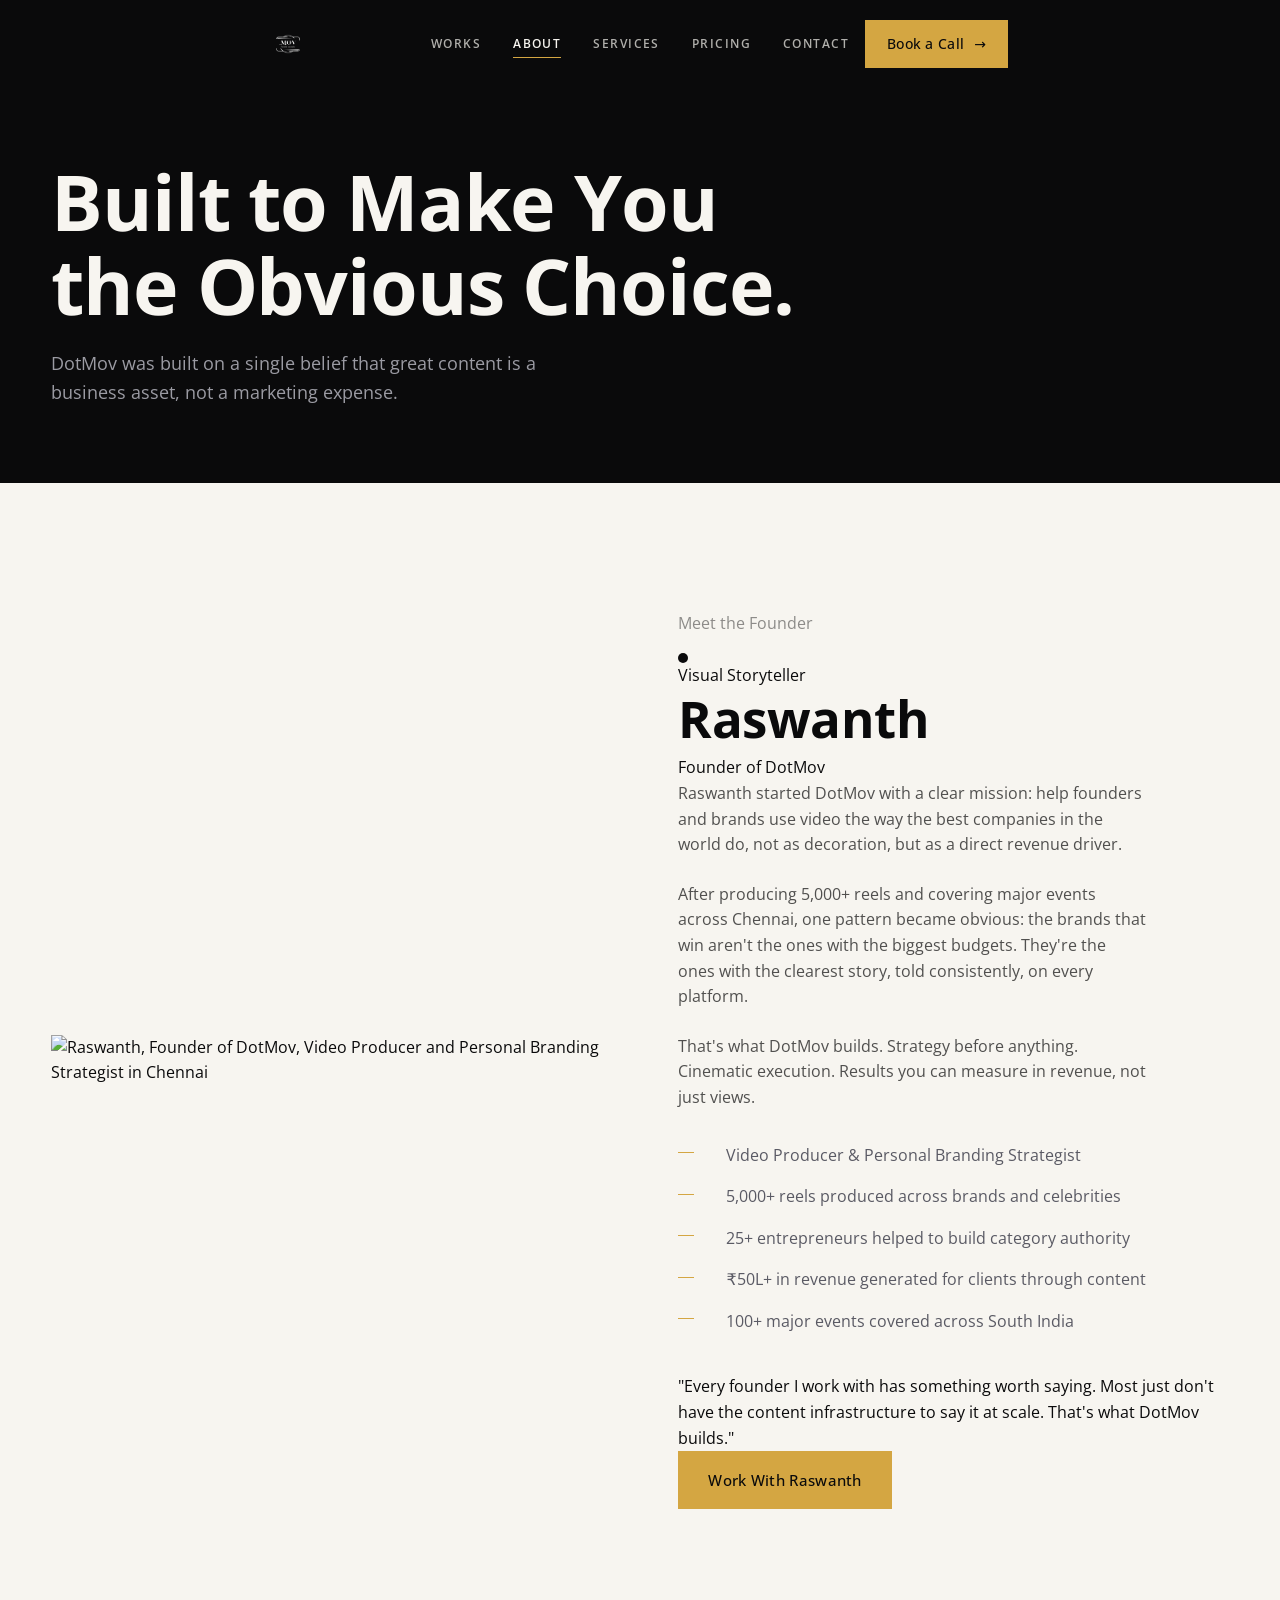
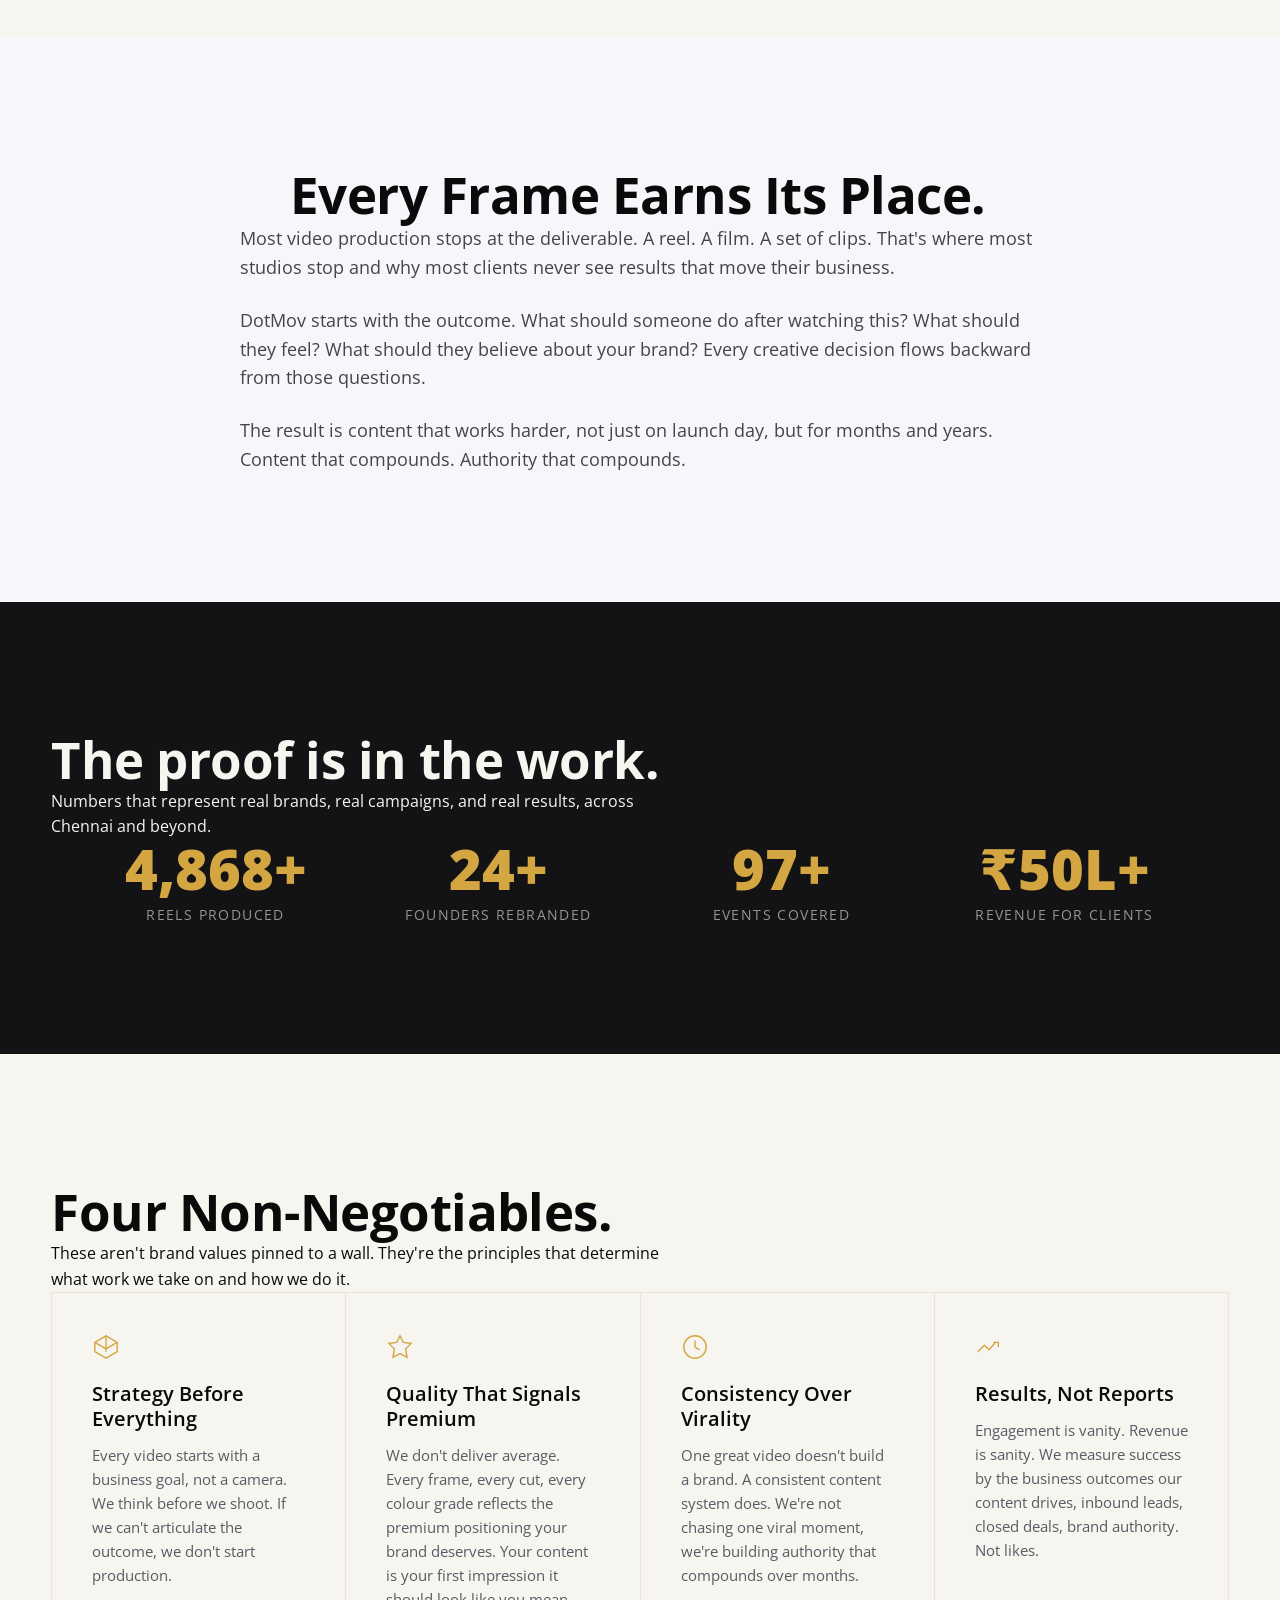
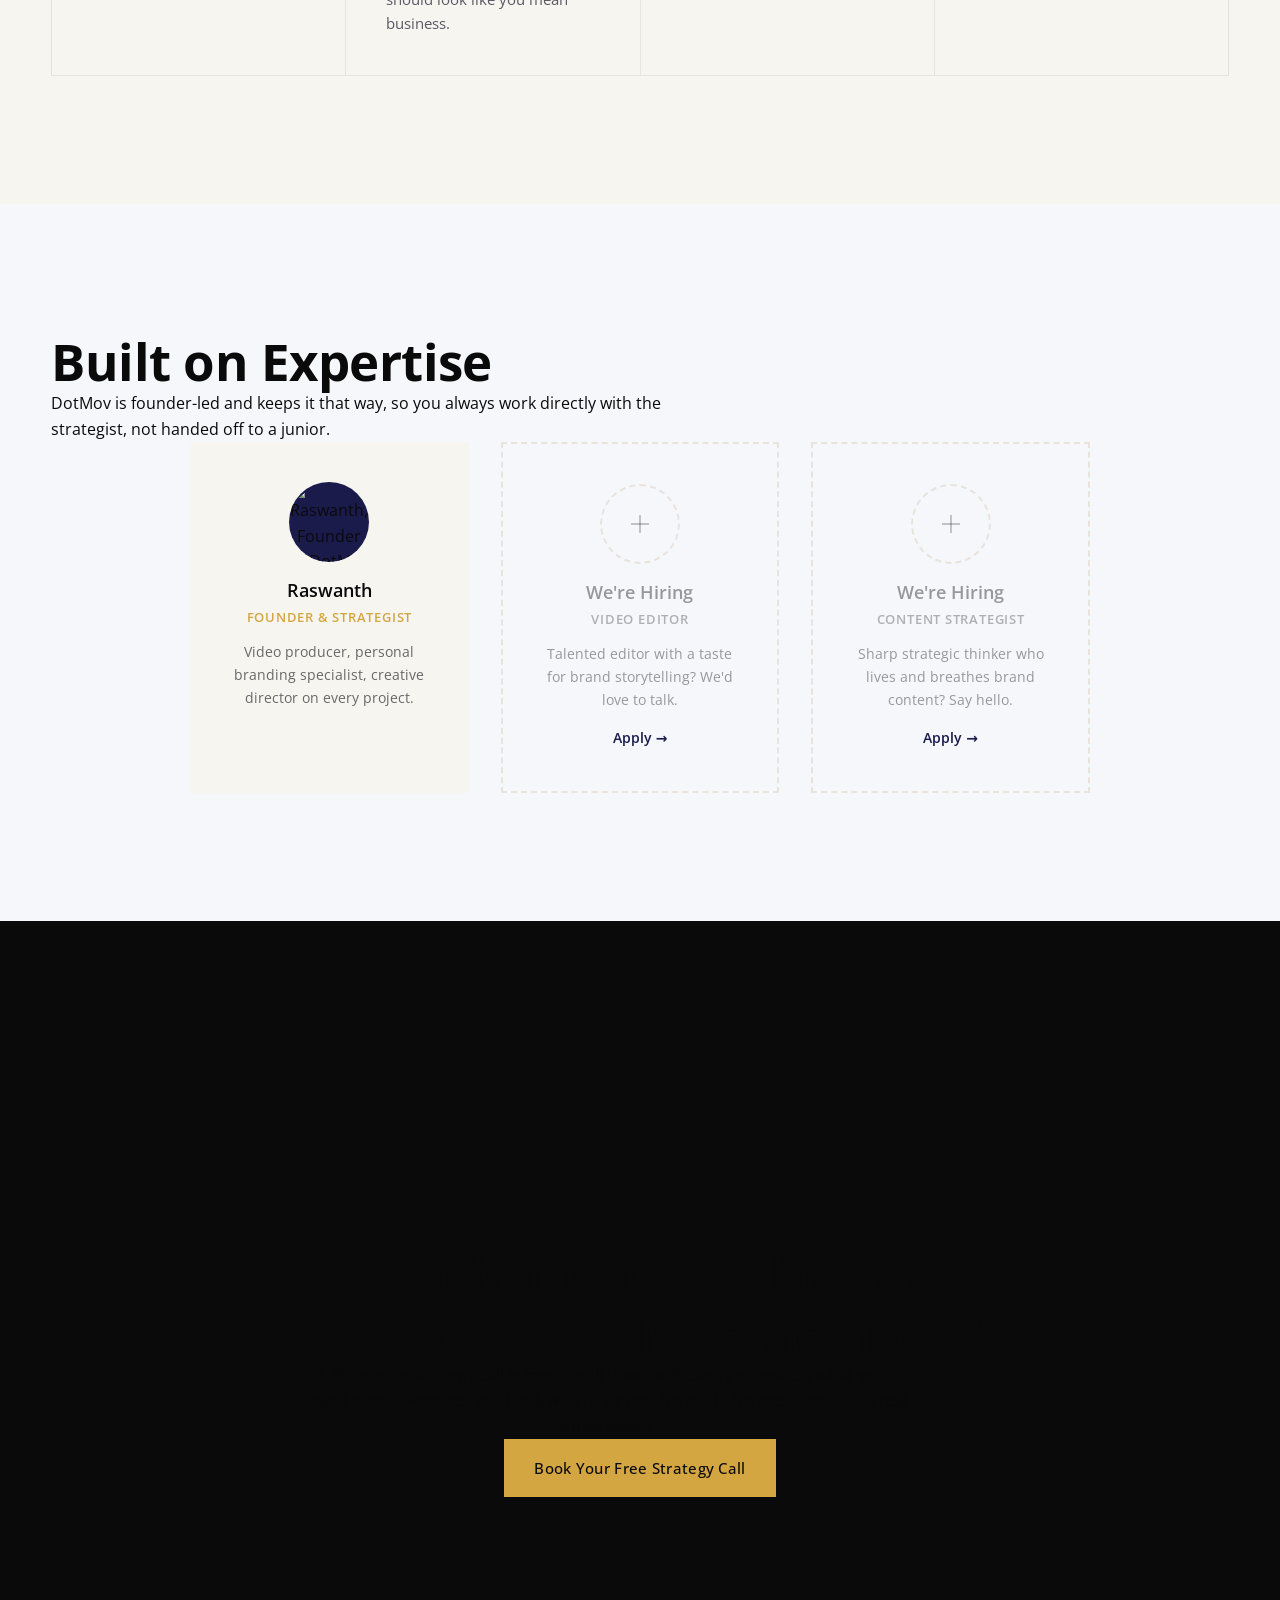
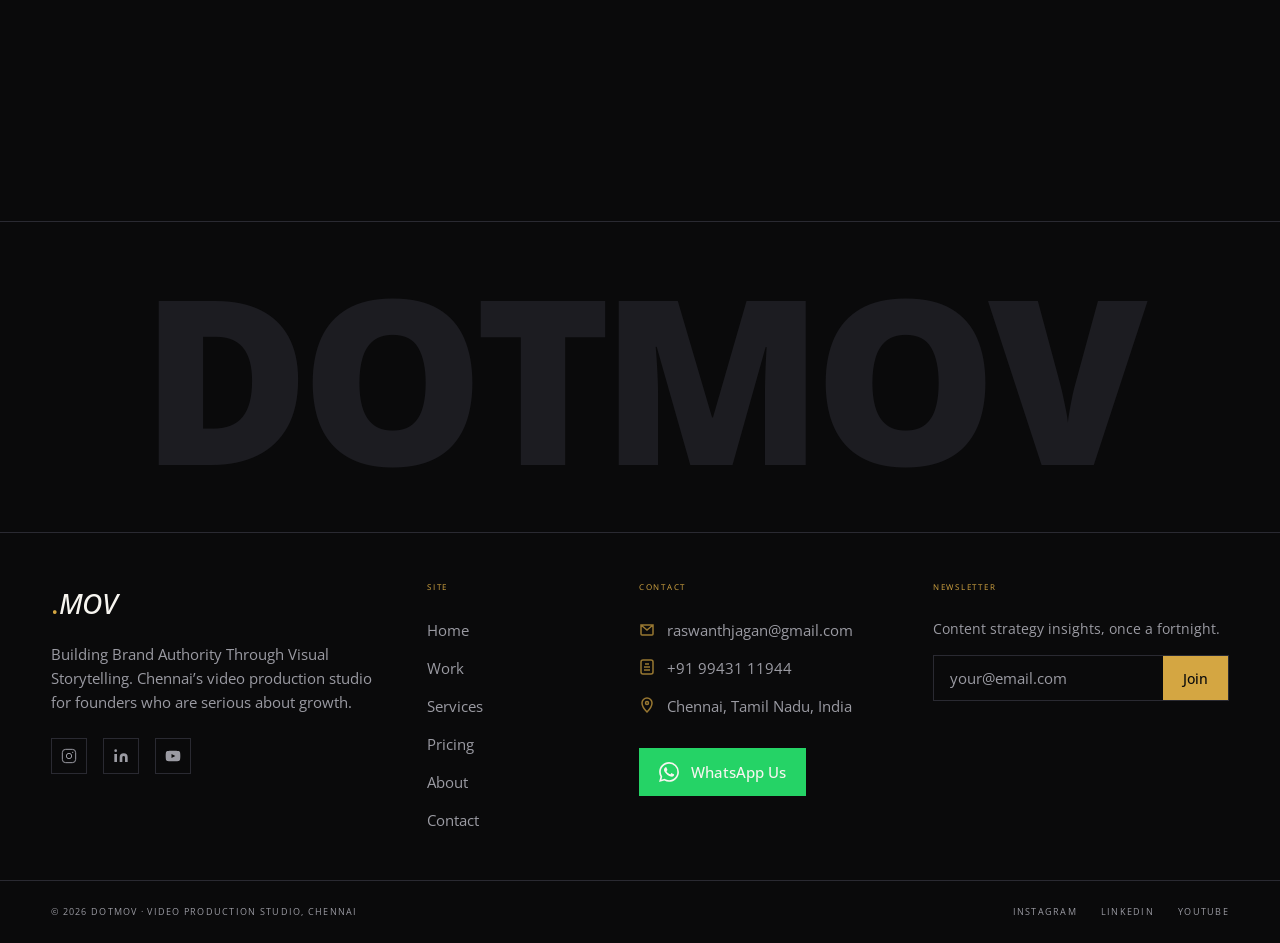
==== commit ec1efa61: "UI audit fixes: all 31 issues resolved CSS: - Add missing vars: --paper-soft, --r-lg, --r-md, --r-sm" ====
--- a/about.html
+++ b/about.html
@@ -22,7 +22,7 @@
   <a href="work.html"     class="mobile-nav-link"><span class="mobile-nav-label">Work</span></a>
   <a href="services.html" class="mobile-nav-link"><span class="mobile-nav-label">Services</span></a>
   <a href="pricing.html"  class="mobile-nav-link"><span class="mobile-nav-label">Pricing</span></a>
-  <a href="about.html"    class="mobile-nav-link"><span class="mobile-nav-label">Studio</span></a>
+  <a href="about.html"    class="mobile-nav-link"><span class="mobile-nav-label">About</span></a>
   <a href="contact.html" class="btn-primary mobile-nav-cta">Book a Call <span class="btn-arrow">&#x2192;</span></a>
 </nav>
 
@@ -35,8 +35,8 @@
       </a>
       <nav class="navbar-nav" aria-label="Main navigation">
         <a href="work.html">WORKS</a>
-        <a href="about.html">STUDIO</a>
-        <a href="services.html">METHOD</a>
+        <a href="about.html">ABOUT</a>
+        <a href="services.html">SERVICES</a>
         <a href="pricing.html">PRICING</a>
         <a href="contact.html">CONTACT</a>
       </nav>
@@ -226,7 +226,7 @@
     <div style="display:grid; grid-template-columns:repeat(3,1fr); gap:2rem; max-width:900px; margin:0 auto;">
       <div class="value-card reveal reveal-delay-1" style="text-align:center;">
         <div style="width:80px;height:80px;border-radius:50%;overflow:hidden;margin:0 auto 1rem;background:var(--navy);">
-          <img src="assets/testimonials/avatar-01.svg" alt="Raswanth" style="width:100%;height:100%;object-fit:cover;">
+          <img src="assets/founder/raswanth.jpg" alt="Raswanth, Founder of DotMov" style="width:100%;height:100%;object-fit:cover;object-position:top center;">
         </div>
         <h4 style="margin-bottom:.25rem;">Raswanth</h4>
         <p style="font-size:.8125rem; color:var(--gold); font-weight:600; letter-spacing:.06em; text-transform:uppercase; margin-bottom:.75rem;">Founder &amp; Strategist</p>
@@ -296,7 +296,7 @@
         <a href="work.html">Work</a>
         <a href="services.html">Services</a>
         <a href="pricing.html">Pricing</a>
-        <a href="about.html">Studio</a>
+        <a href="about.html">About</a>
         <a href="contact.html">Contact</a>
       </nav>
     </div>
--- a/css/style.css
+++ b/css/style.css
@@ -45,6 +45,14 @@
   /* Spacing */
   --gutter: clamp(20px, 4vw, 56px);
   --max-w:  1440px;
+
+  /* Aliases used across inner pages */
+  --paper-soft: #f6f7fb;
+  --line:       #e8e4dc;
+  --r-sm:       8px;
+  --r-md:       16px;
+  --r-lg:       24px;
+  --r-full:     999px;
 }
 
 /* ── Reset ──────────────────────────────────────────────────── */
@@ -144,10 +152,22 @@
   margin: 0 auto;
   padding: 0 var(--gutter);
 }
-.section { padding: clamp(80px, 10vw, 140px) 0; }
+.section    { padding: clamp(80px, 10vw, 140px) 0; }
+.section-sm { padding: clamp(40px, 5vw, 64px) 0; }
 .section-dark  { background: var(--ink);   color: var(--text-on-dark); }
 .section-light { background: var(--paper); color: var(--text-on-light); }
 .section-warm  { background: var(--paper); }
+
+/* Named bg helpers used across inner pages */
+.bg-paper { background: var(--paper); }
+.bg-soft  { background: var(--paper-soft); }
+.bg-dark  { background: var(--ink-2); color: var(--text-on-dark); }
+
+/* Proof / stats dark band (about page) */
+.ps-section {
+  background: var(--ink-2);
+  color: var(--text-on-dark);
+}
 
 /* Section-number prefix system */
 .section-num,
@@ -637,78 +657,82 @@
 }
 
 /* Hero brand strip */
-.hero-brand-strip {
-  position: relative;
-  z-index: 3;
-  border-top: 1px solid rgba(247,245,240,0.08);
-  padding: 1.25rem 0 1.5rem;
-}
-.hero-brand-label {
-  font-family: var(--font-sans);
-  font-size: 0.6875rem;
-  font-weight: 600;
-  letter-spacing: 0.16em;
-  text-transform: uppercase;
-  color: rgba(247,245,240,0.35);
+/* ── Logos trust strip (logos3 style) ───────────────────────── */
+.logos-section {
+  background: #ffffff;
+  padding: 4rem 0;
+  border-top: 1px solid #e8e4dc;
+  border-bottom: 1px solid #e8e4dc;
+  overflow: hidden;
+}
+
+.logos-eyebrow {
   text-align: center;
-  display: block;
-  margin-bottom: 1.25rem;
-}
-
-/* Fade edges */
-.hero-brand-marquee-wrap {
+  font-size: 0.625rem;
+  font-weight: 700;
+  letter-spacing: 0.22em;
+  text-transform: uppercase;
+  color: #9b9ba3;
+  margin: 0 auto 2.25rem;
+  max-width: 100%;         /* override global p { max-width: 68ch } */
+  padding: 0 var(--gutter);
+}
+
+/* Scrolling container — very gentle fade at edges, no cropping */
+.logos-track-wrap {
   overflow: hidden;
-  position: relative;
-}
-.hero-brand-marquee-wrap::before,
-.hero-brand-marquee-wrap::after {
-  content: '';
-  position: absolute;
-  top: 0; bottom: 0;
-  width: 100px;
-  z-index: 1;
-  pointer-events: none;
-}
-.hero-brand-marquee-wrap::before { left: 0;  background: linear-gradient(to right, var(--ink), transparent); }
-.hero-brand-marquee-wrap::after  { right: 0; background: linear-gradient(to left,  var(--ink), transparent); }
-
-/* Scrolling track — CSS animation, no JS needed */
-.marquee-track {
-  display: flex;
-  align-items: center;
-  gap: 1.5rem;
+  -webkit-mask-image: linear-gradient(to right, transparent 0%, black 4%, black 96%, transparent 100%);
+  mask-image: linear-gradient(to right, transparent 0%, black 4%, black 96%, transparent 100%);
+}
+
+/* Infinite scroll track */
+.logos-track {
+  display: flex;
+  align-items: center;
+  gap: 6rem;
   width: max-content;
-  animation: marqueeScroll 22s linear infinite;
-}
-.marquee-track:hover { animation-play-state: paused; }
-
-@keyframes marqueeScroll {
+  padding: 0.5rem 2rem;
+  animation: logosScroll 34s linear infinite;
+}
+.logos-track:hover { animation-play-state: paused; }
+
+@keyframes logosScroll {
   from { transform: translateX(0); }
   to   { transform: translateX(-33.333%); }
 }
 
-/* Each logo sits in a white pill card so brand colors pop on dark hero */
-.marquee-logo {
+/* Individual logo — full opacity, crisp, no dimming */
+.logos-item {
   display: flex;
   align-items: center;
   justify-content: center;
   flex-shrink: 0;
-  background: #ffffff;
-  border-radius: 8px;
-  padding: 10px 22px;
-  height: 56px;
-  transition: transform 0.3s ease, box-shadow 0.3s ease;
-}
-.marquee-logo:hover {
-  transform: translateY(-2px);
-  box-shadow: 0 8px 24px rgba(0,0,0,0.3);
-}
-.hero-brand-strip .marquee-logo img {
-  height: 28px;
-  max-width: 120px;
+  opacity: 1;
+  transition: transform 0.3s ease;
+}
+.logos-item:hover {
+  transform: scale(1.06);
+}
+
+/* Joyalukkas: white logo — navy pill */
+.logos-item--dark {
+  background: var(--navy);
+  border-radius: 6px;
+  padding: 8px 18px;
+}
+
+.logos-track img {
+  height: 52px;
+  max-width: 200px;
   width: auto;
   object-fit: contain;
   display: block;
+}
+
+/* Square/circular logos (Chennai Freelancers Club) */
+.logos-track img[alt="Chennai Freelancers Club"] {
+  height: 56px;
+  max-width: 56px;
 }
 
 /* ── (02) Stats Band ─────────────────────────────────────────── */
@@ -2602,7 +2626,7 @@
   .why-card, .why-card.wc-visible {
     opacity: 1; transform: none; transition: none;
   }
-  .marquee-track { animation: none; }
+  .logos-track { animation: none; }
   .hero-scroll-line { animation: none; }
   .cta-grain { animation: none; }
   *, *::before, *::after {
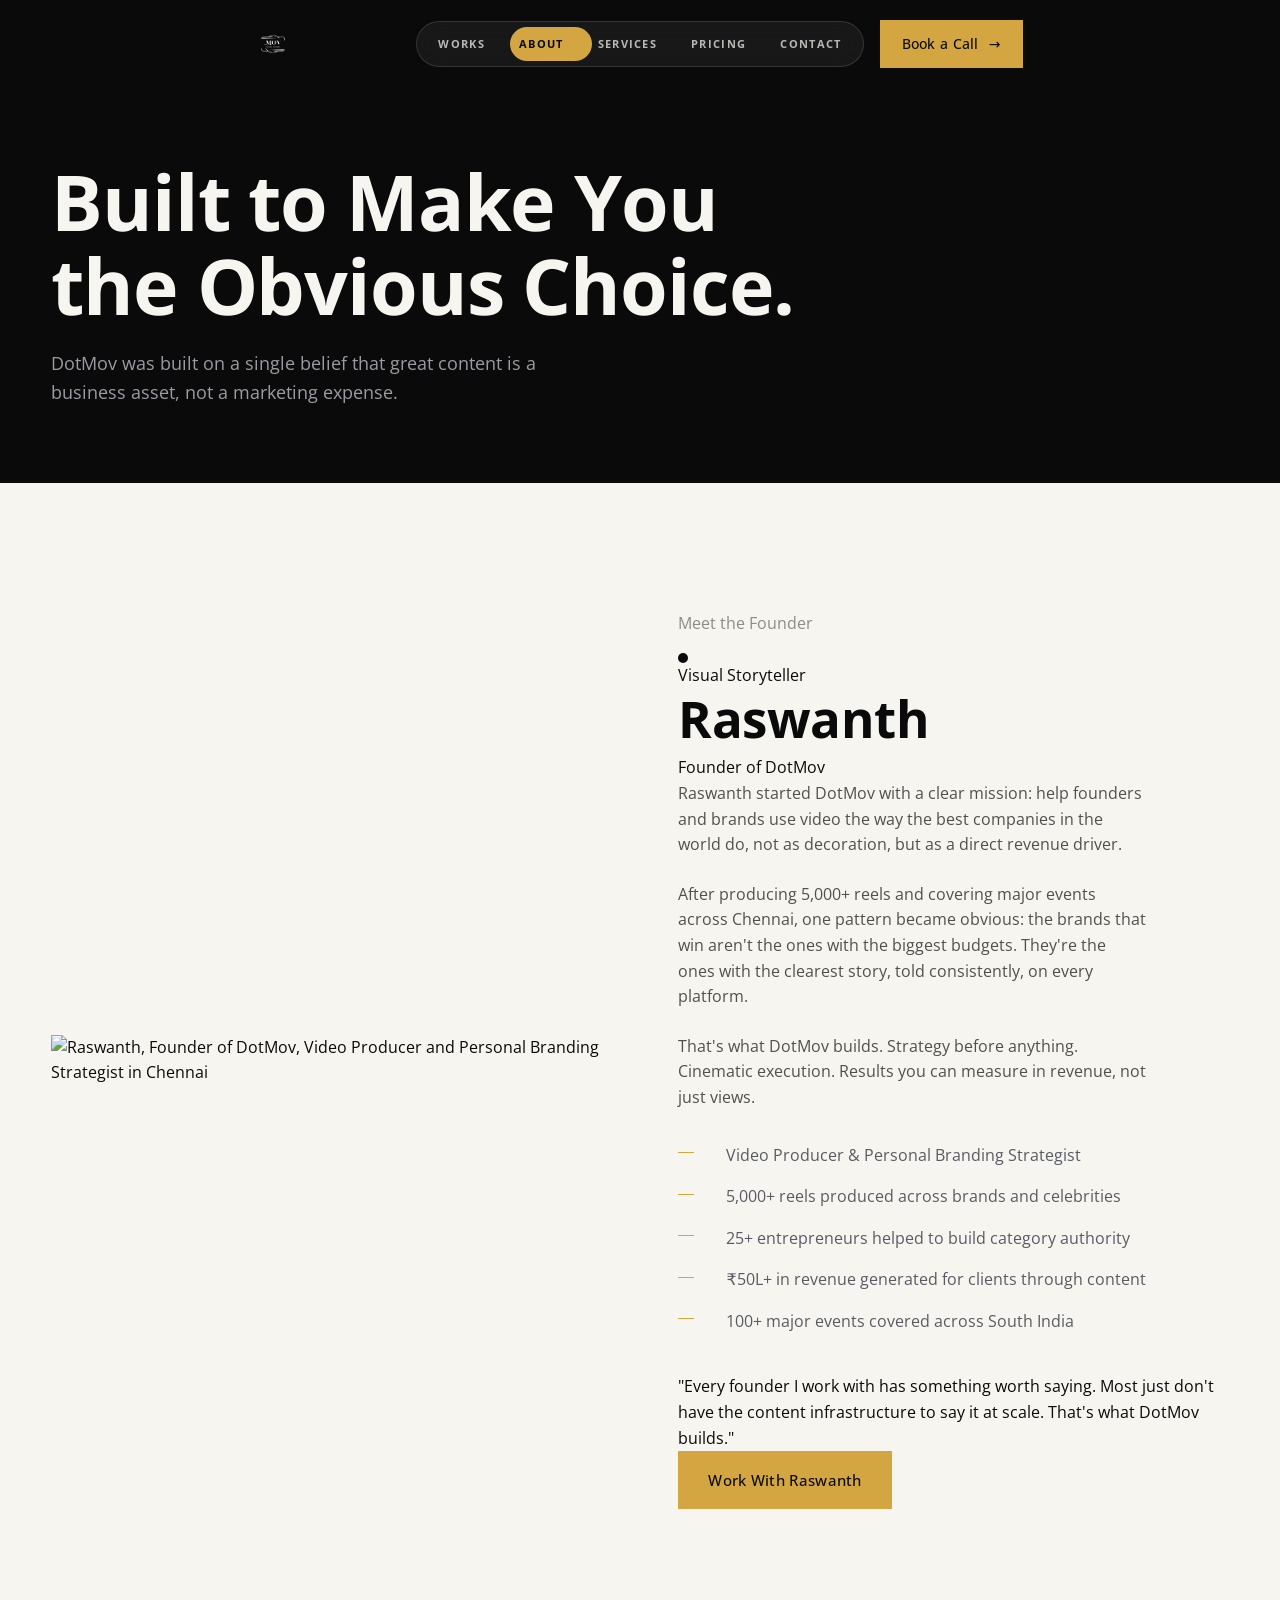
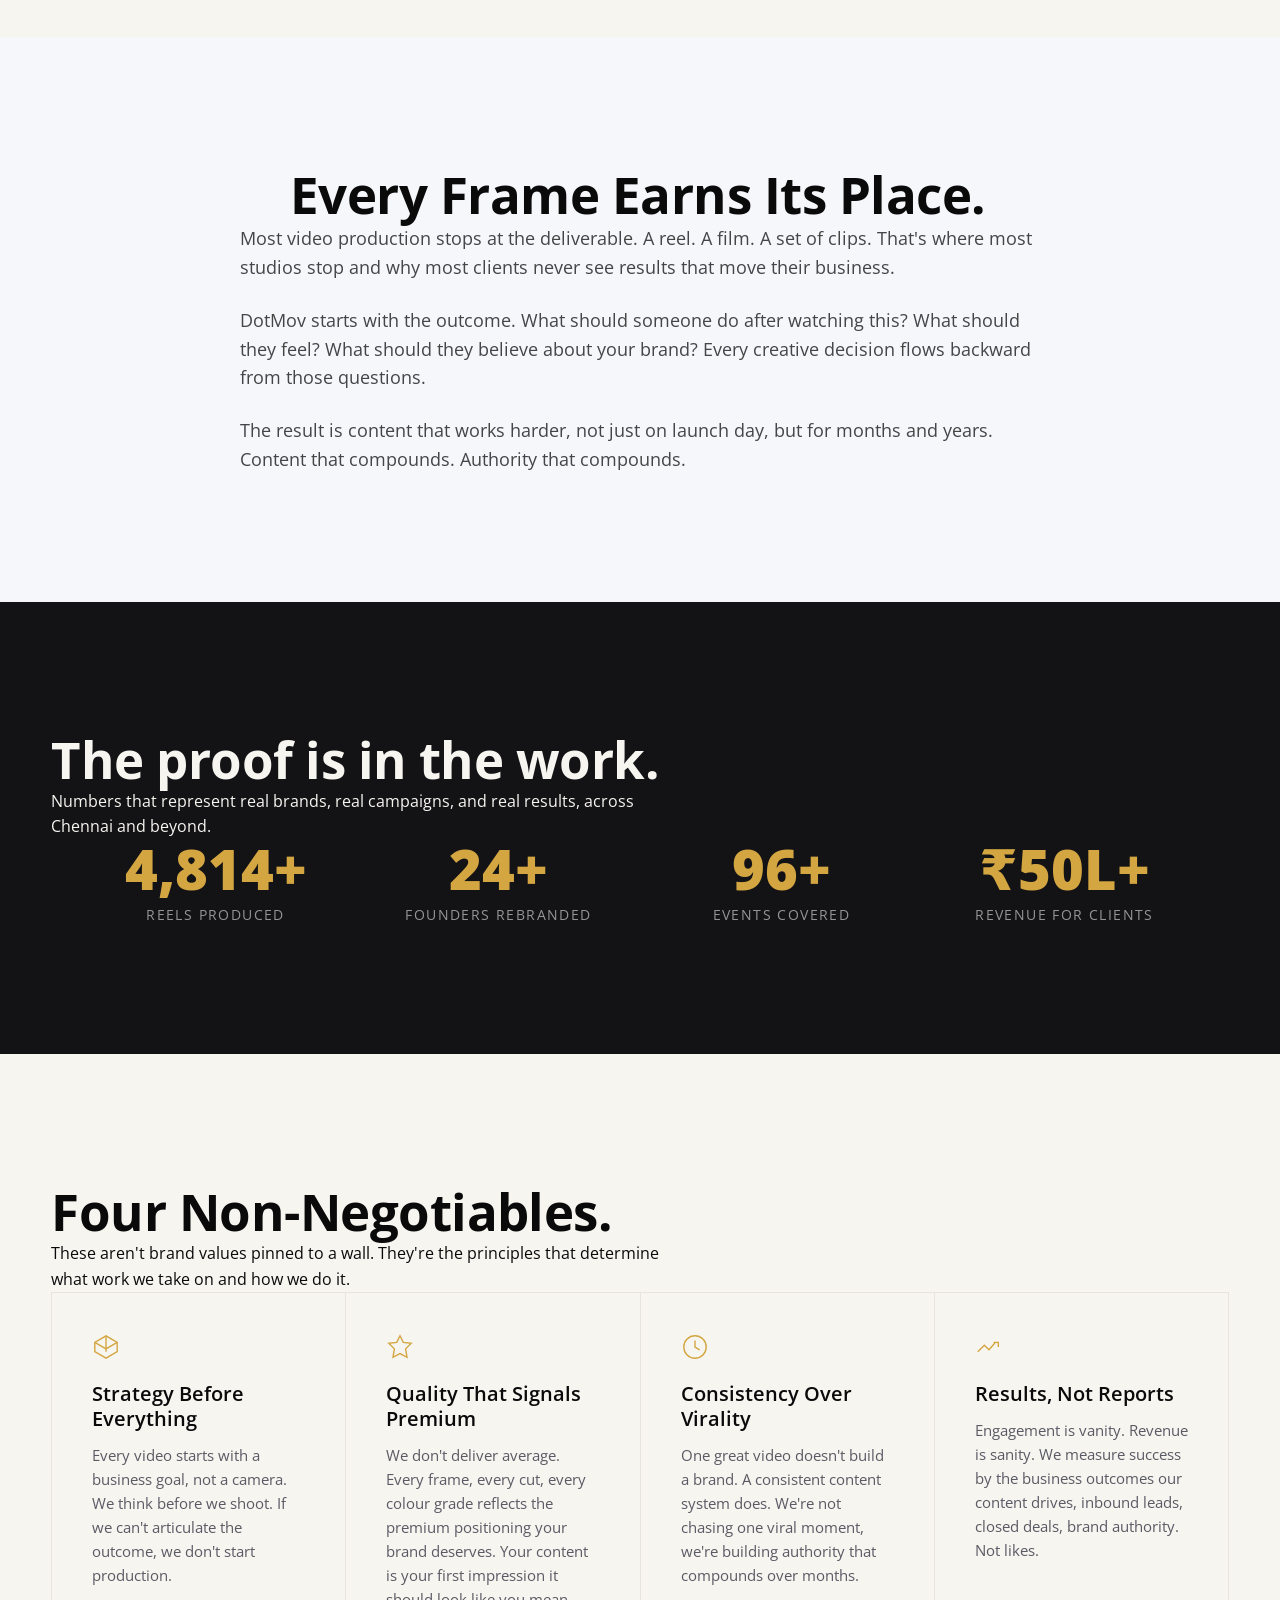
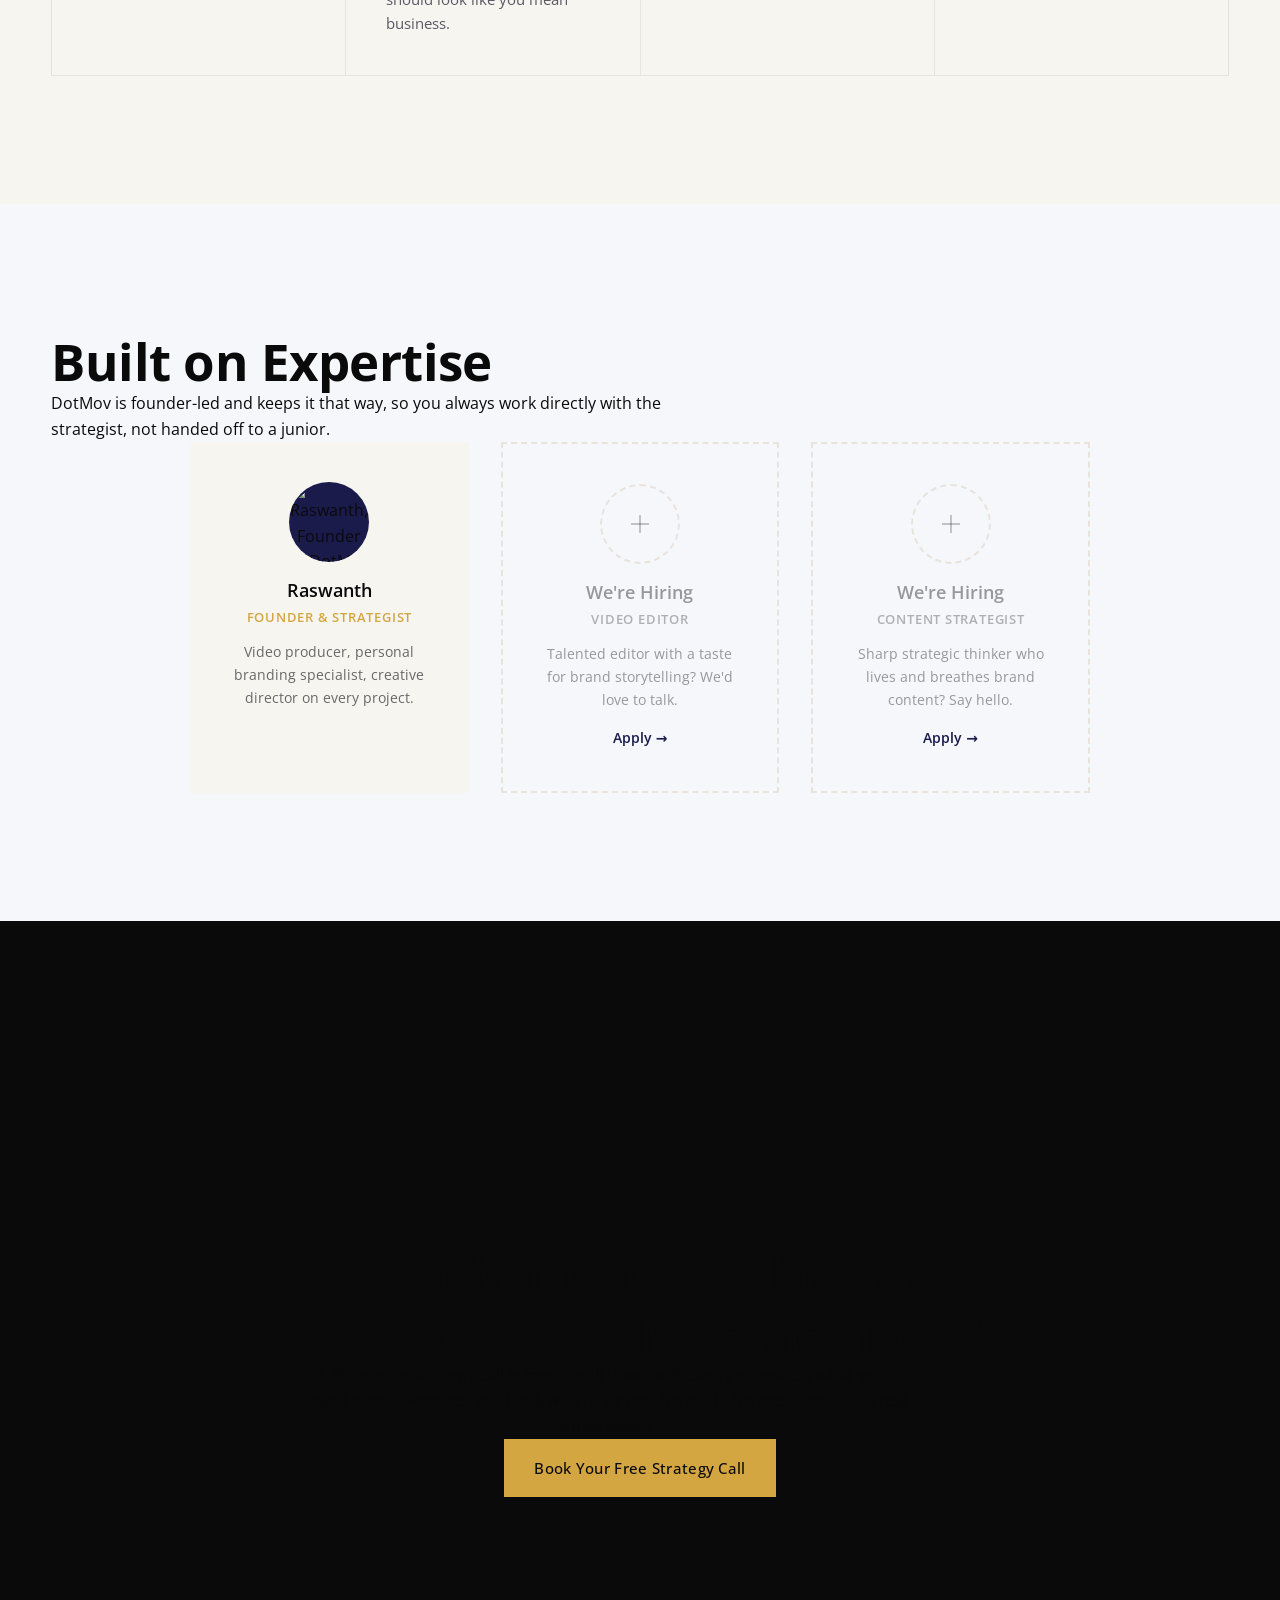
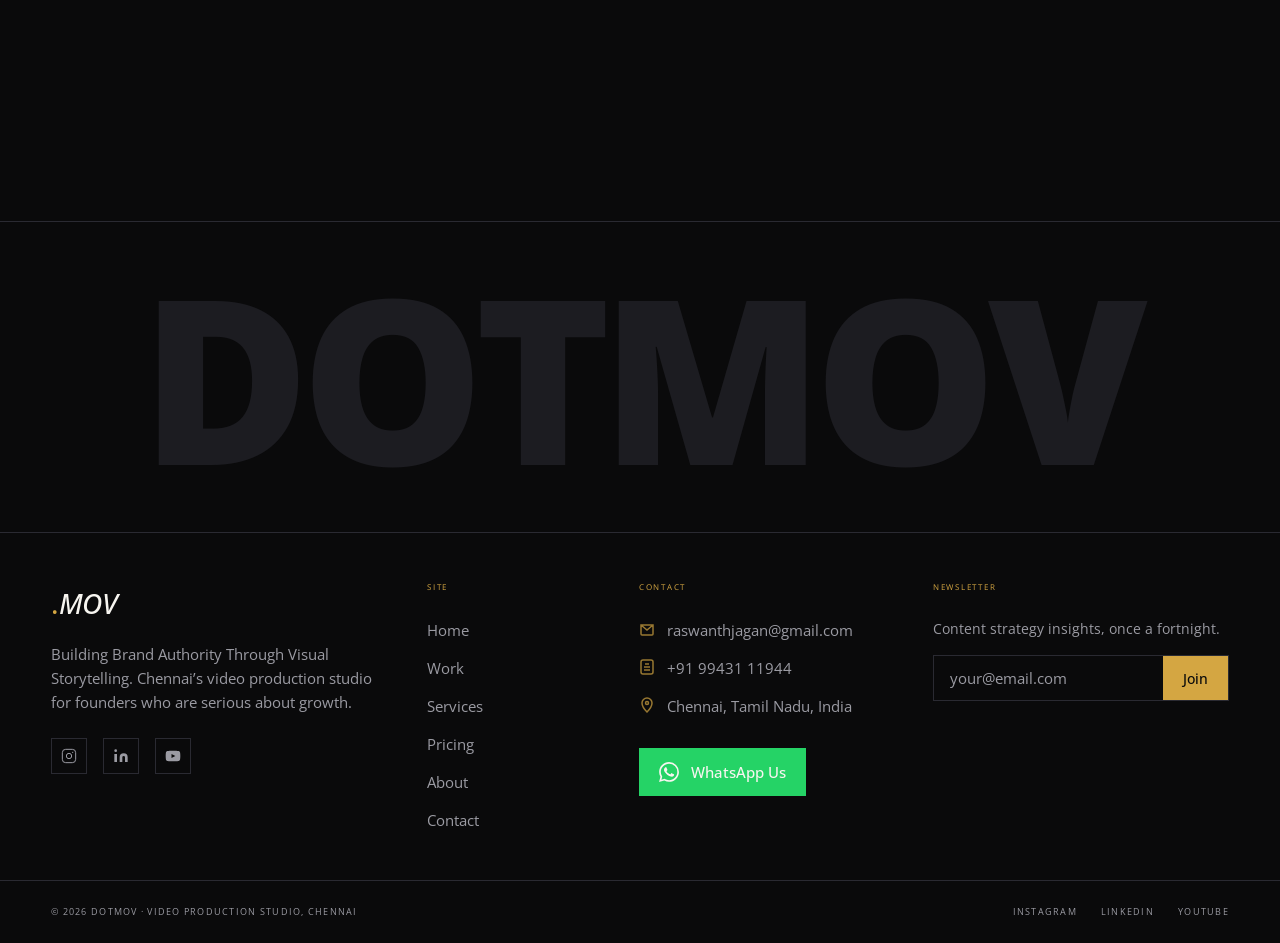
==== commit 1b6ed86e: "Add pill navbar with sliding gold cursor (21st.dev/krittyz nav-header style) HTML (all 6 pages): - R" ====
--- a/about.html
+++ b/about.html
@@ -33,12 +33,13 @@
         <img src="assets/logo/logo-fetched-1.png" alt="DotMov" height="36" onerror="this.style.display='none';this.nextElementSibling.style.display='block'">
         <span class="logo-text" style="display:none"><span class="logo-dot">.</span>MOV</span>
       </a>
-      <nav class="navbar-nav" aria-label="Main navigation">
-        <a href="work.html">WORKS</a>
-        <a href="about.html">ABOUT</a>
-        <a href="services.html">SERVICES</a>
-        <a href="pricing.html">PRICING</a>
-        <a href="contact.html">CONTACT</a>
+      <nav class="pill-nav" id="pillNav" aria-label="Main navigation">
+        <span class="pill-cursor" id="pillCursor" aria-hidden="true"></span>
+        <a href="work.html" class="pill-link">WORKS</a>
+        <a href="about.html" class="pill-link">ABOUT</a>
+        <a href="services.html" class="pill-link">SERVICES</a>
+        <a href="pricing.html" class="pill-link">PRICING</a>
+        <a href="contact.html" class="pill-link">CONTACT</a>
       </nav>
       <div class="navbar-cta-wrap">
         <a href="contact.html" class="btn-primary navbar-cta">Book a Call <span class="btn-arrow">&#x2192;</span></a>
--- a/css/style.css
+++ b/css/style.css
@@ -320,37 +320,69 @@
 }
 .logo-text .logo-dot { color: var(--gold); }
 
-.navbar-nav {
-  display: flex;
-  align-items: center;
-  gap: 2rem;
+/* ── Pill Navigation (reference: 21st.dev/krittyz/nav-header) ─── */
+.pill-nav {
+  position: relative;
+  display: flex;
+  align-items: center;
   justify-self: center;
-}
-.navbar-nav a {
+  background: rgba(255, 255, 255, 0.06);
+  border: 1px solid rgba(255, 255, 255, 0.13);
+  border-radius: 999px;
+  padding: 5px;
+  gap: 2px;
+  backdrop-filter: blur(16px) saturate(140%);
+  -webkit-backdrop-filter: blur(16px) saturate(140%);
+  transition: background 0.4s ease, border-color 0.4s ease;
+}
+.navbar.scrolled .pill-nav {
+  background: rgba(255, 255, 255, 0.08);
+  border-color: rgba(255, 255, 255, 0.18);
+}
+
+/* The sliding gold cursor — moves behind active/hovered link */
+.pill-cursor {
+  position: absolute;
+  top: 5px;
+  left: 5px;
+  height: calc(100% - 10px);
+  background: var(--gold);
+  border-radius: 999px;
+  /* Spring-like easing — mimics Framer Motion spring */
+  transition: left   0.38s cubic-bezier(0.34, 1.4, 0.64, 1),
+              width  0.38s cubic-bezier(0.34, 1.4, 0.64, 1),
+              opacity 0.2s ease;
+  pointer-events: none;
+  opacity: 0;
+  will-change: left, width;
+}
+
+/* Nav links */
+.pill-link {
+  position: relative;
+  z-index: 1;
+  padding: 8px 16px;
   font-family: var(--font-sans);
-  font-size: 0.75rem;
-  font-weight: 600;
+  font-size: 0.6875rem;
+  font-weight: 700;
   letter-spacing: 0.12em;
   text-transform: uppercase;
-  color: rgba(247,245,240,0.7);
-  transition: color 0.3s ease;
-  position: relative;
+  color: rgba(247, 245, 240, 0.72);
+  border-radius: 999px;
   white-space: nowrap;
-}
-.navbar-nav a::after {
-  content: '';
-  position: absolute;
-  bottom: -4px; left: 0; right: 0;
-  height: 1px;
-  background: var(--gold);
-  transform: scaleX(0);
-  transform-origin: left;
-  transition: transform 0.4s var(--ease-out-expo);
-}
-.navbar-nav a:hover { color: var(--paper); }
-.navbar-nav a:hover::after,
-.navbar-nav a.active::after { transform: scaleX(1); }
-.navbar-nav a.active { color: var(--paper); }
+  transition: color 0.22s ease;
+  cursor: pointer;
+  text-decoration: none;
+}
+/* Text goes dark when the gold cursor is underneath */
+.pill-link.pill-active,
+.pill-link.pill-over {
+  color: var(--ink);
+}
+/* Keep the active link styled even without hover */
+.pill-link.active {
+  color: var(--ink);
+}
 
 .navbar-cta-wrap {
   display: flex;
@@ -2648,7 +2680,7 @@
 
 @media (max-width: 1024px) {
   .navbar-inner { grid-template-columns: 1fr auto; }
-  .navbar-nav { display: none; }
+  .pill-nav { display: none; }
   .hamburger { display: flex; }
   .navbar-cta { display: none; }
 
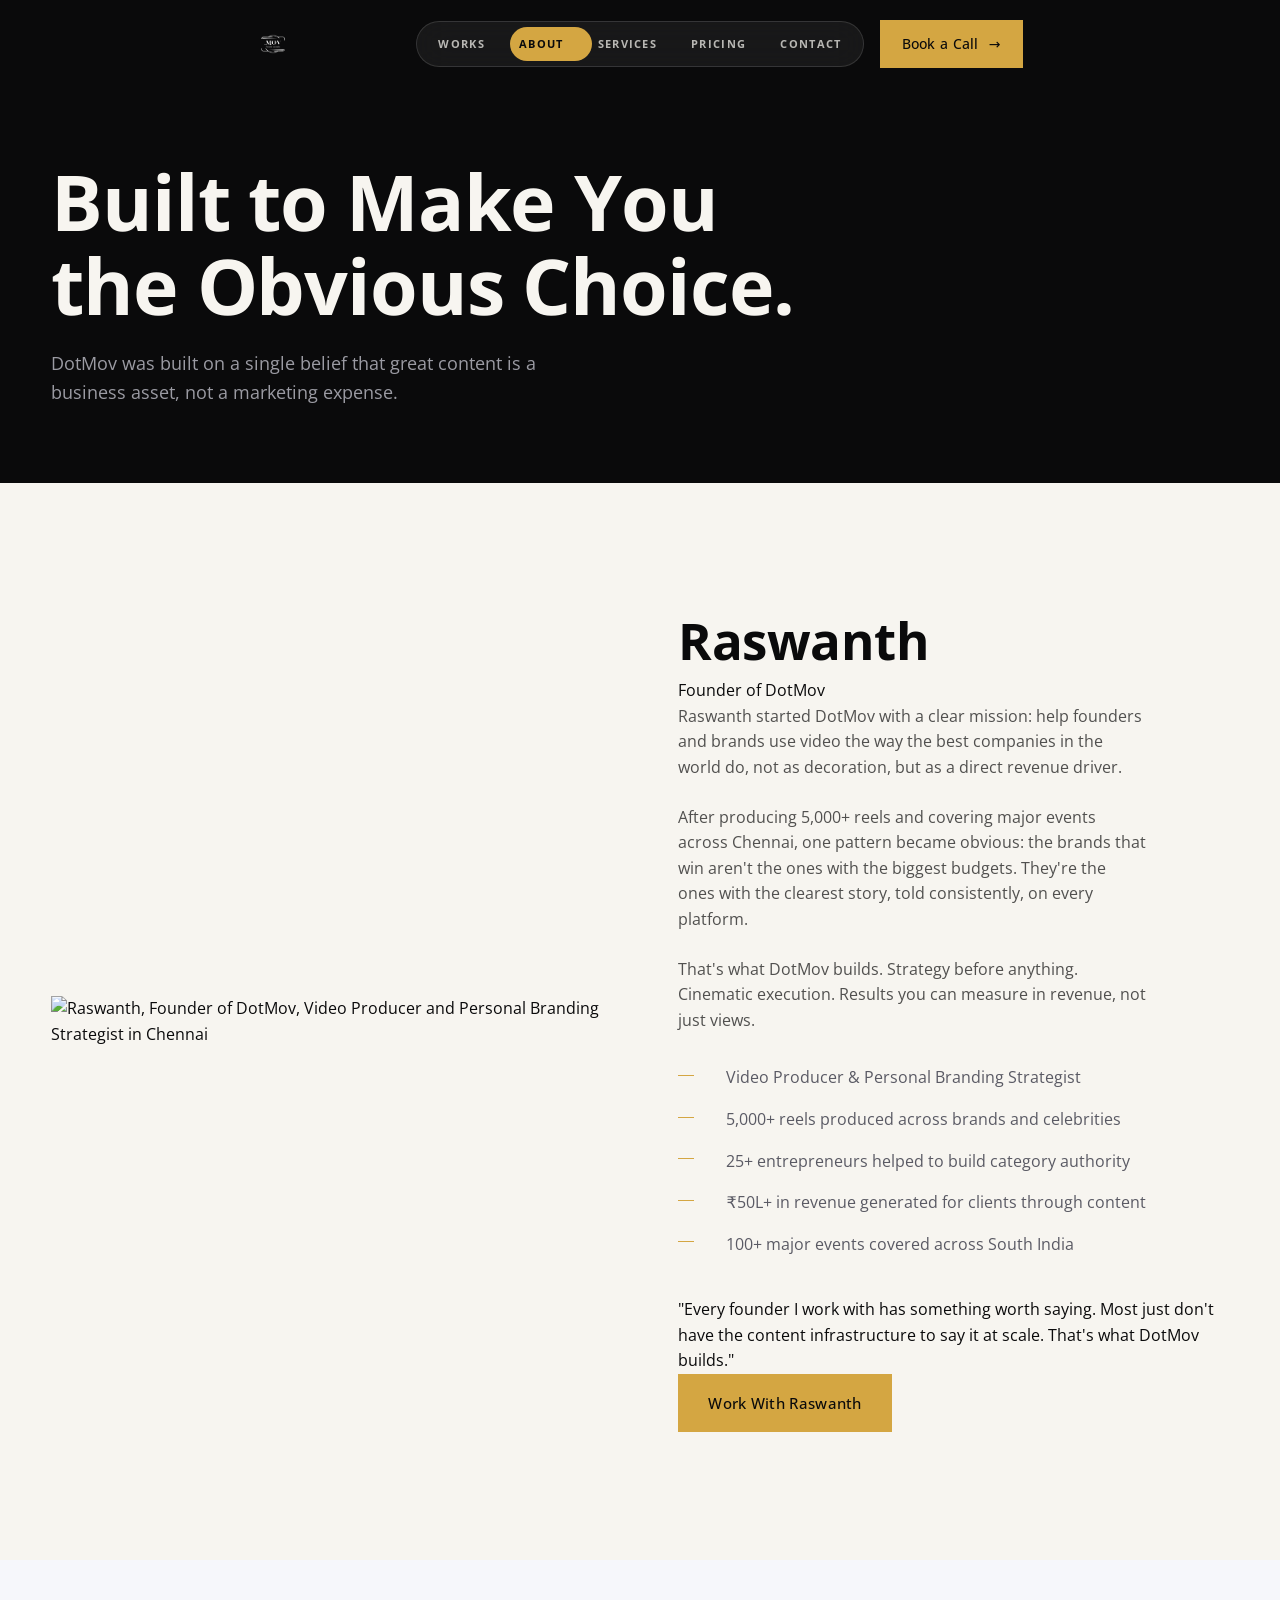
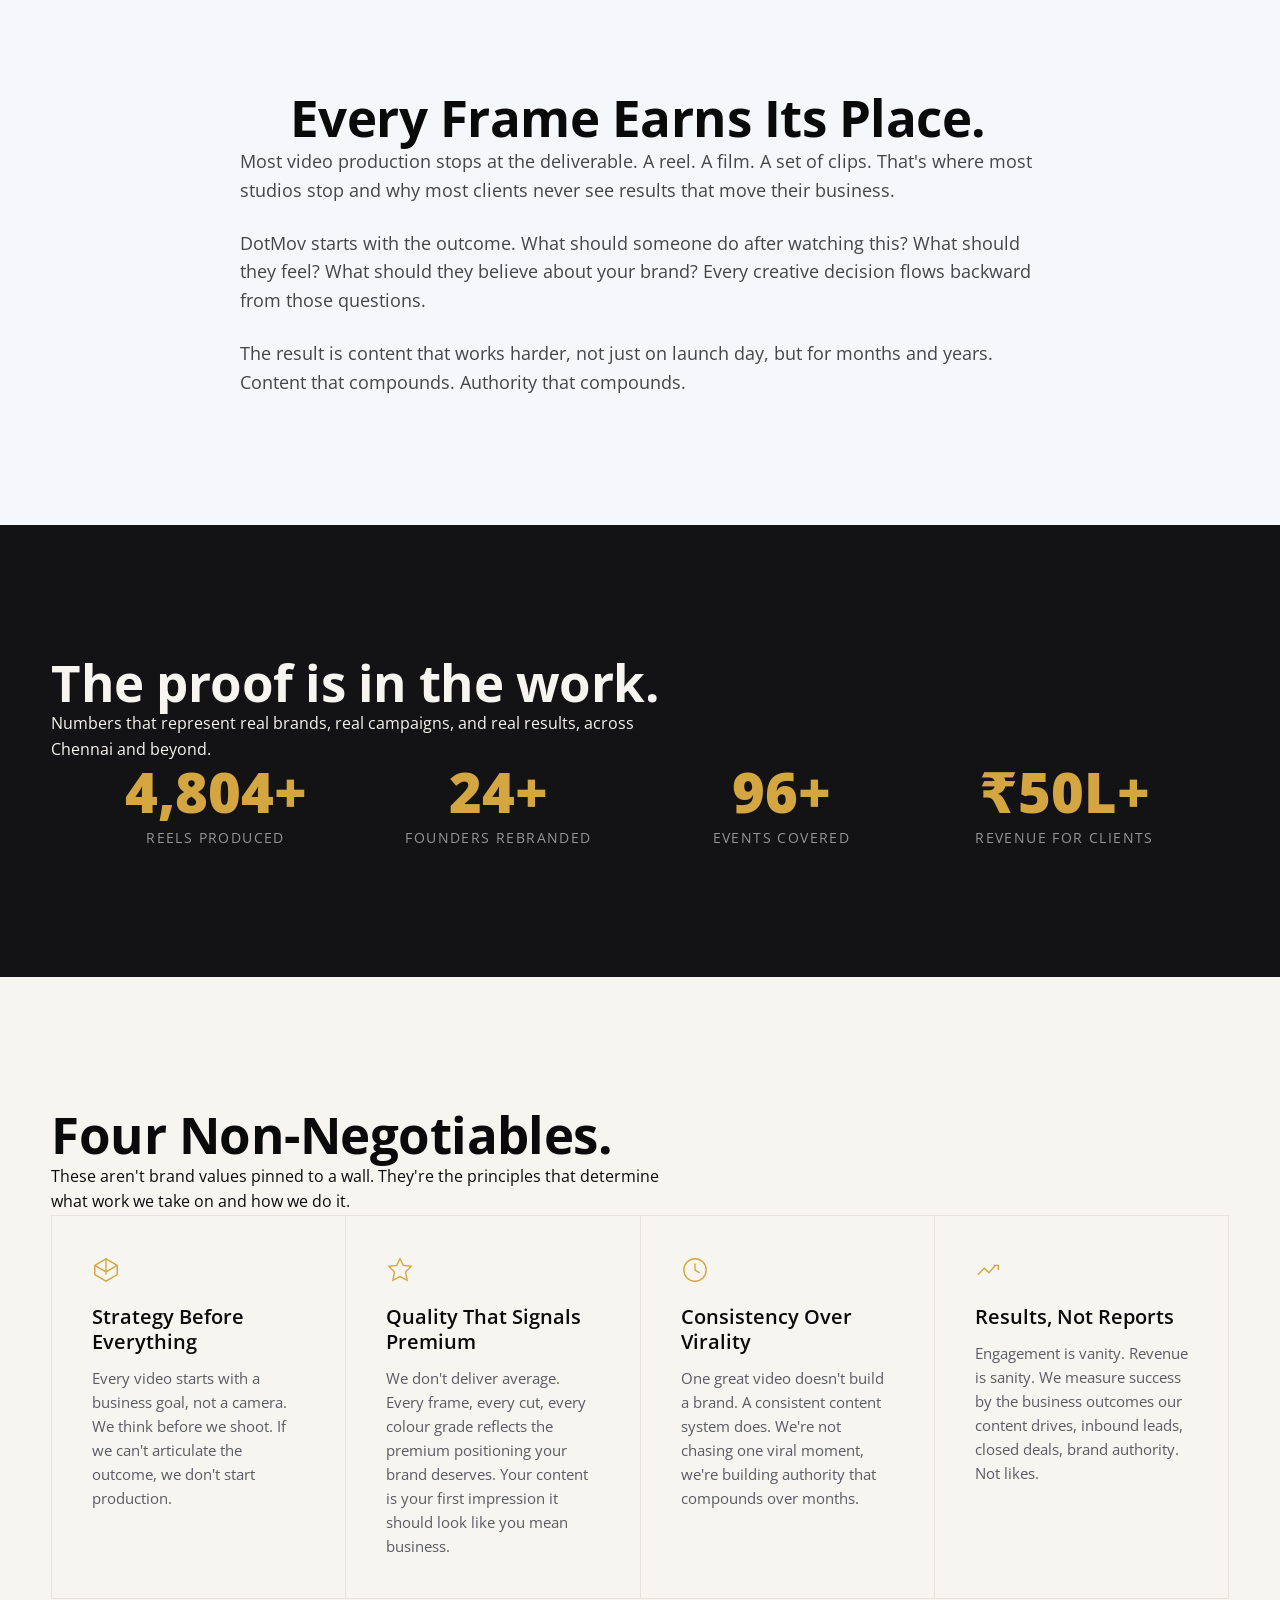
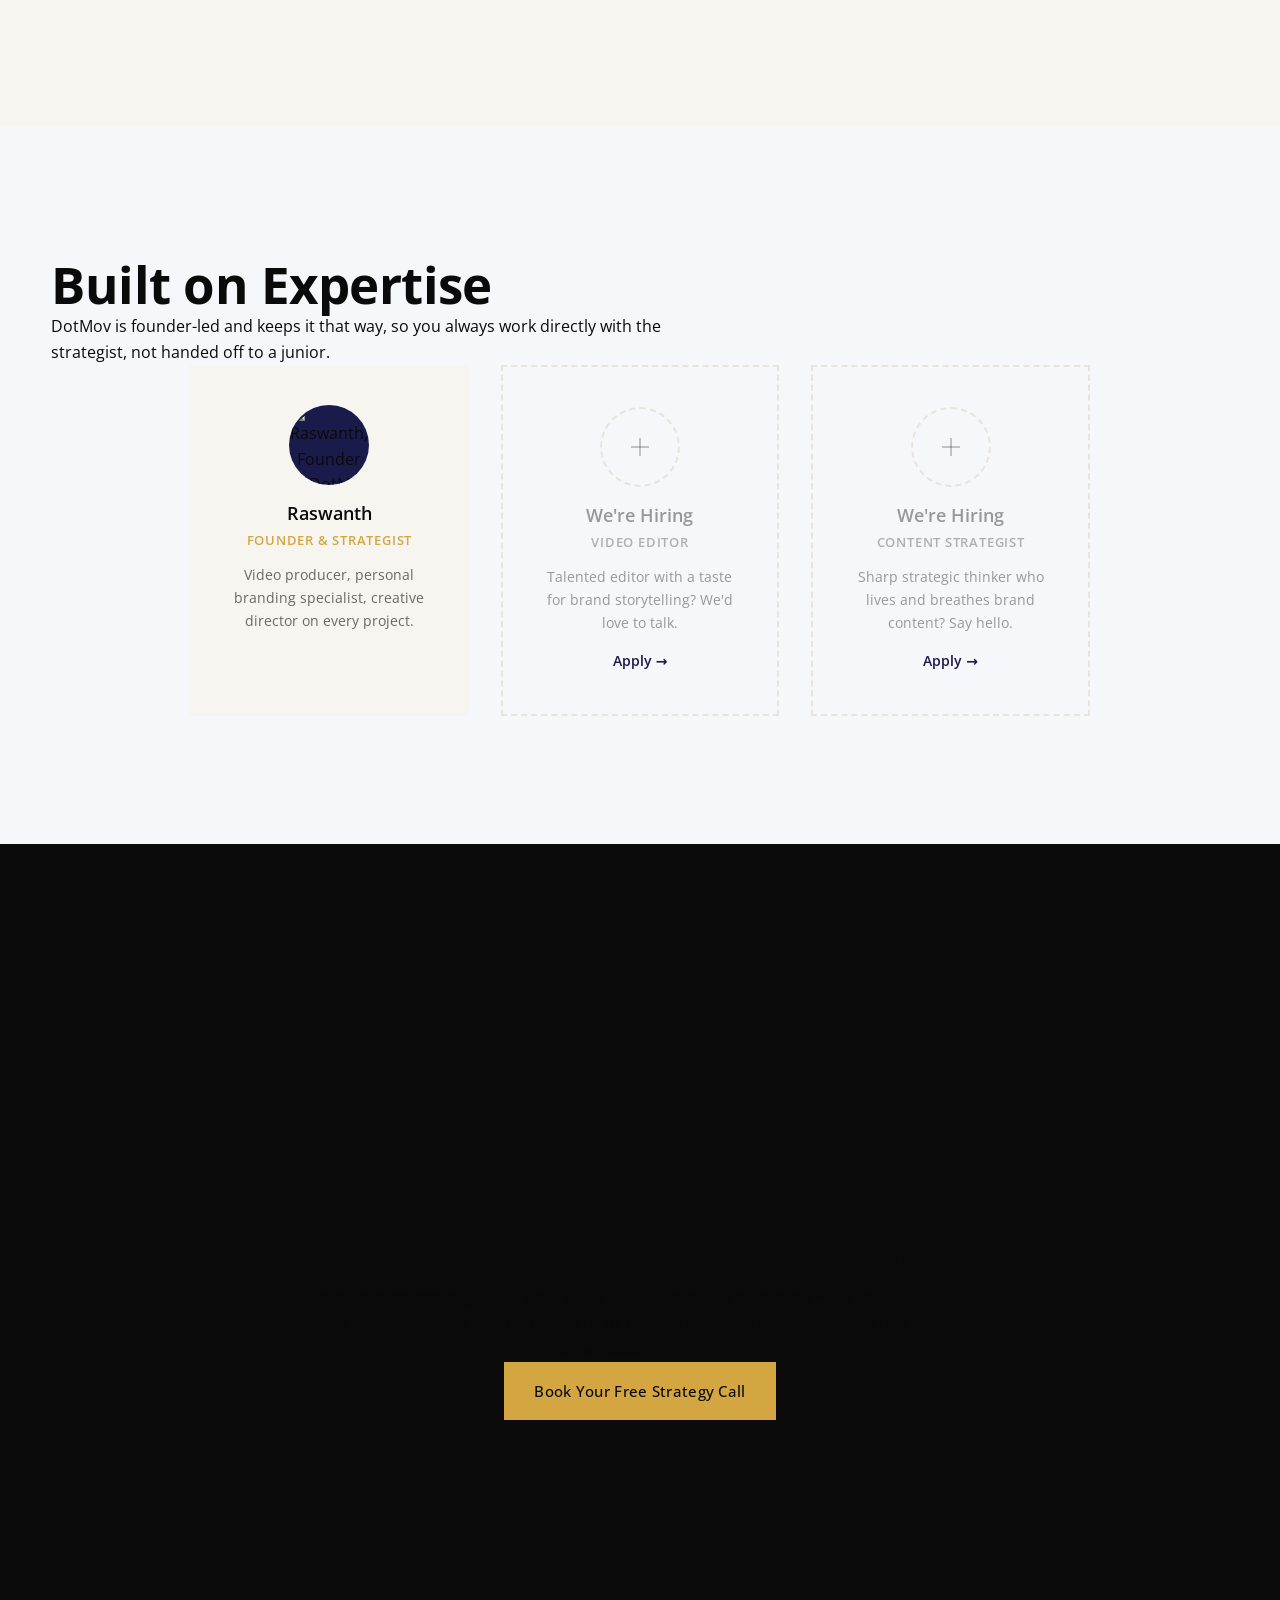
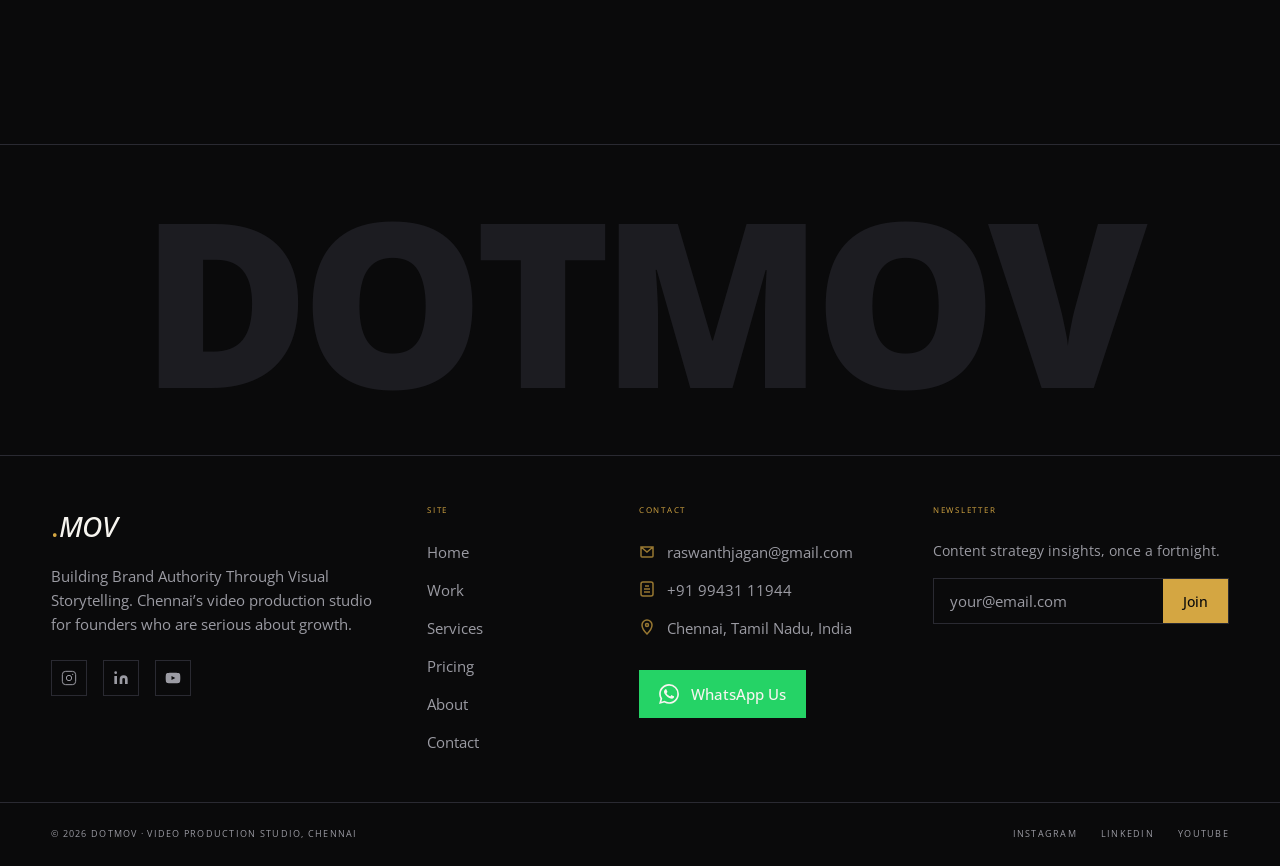
==== commit 03f42e55: "Remove AI-style eyebrow/badge tags above section headings Drop the template-y category labels: the "" ====
--- a/about.html
+++ b/about.html
@@ -68,11 +68,6 @@
         <img src="assets/founder/raswanth.jpg" alt="Raswanth, Founder of DotMov, Video Producer and Personal Branding Strategist in Chennai" loading="lazy">
       </div>
       <div class="founder-content reveal reveal-delay-2">
-        <span class="label" style="color:rgba(10,10,10,.45); display:inline-block; margin-bottom:1rem;">Meet the Founder</span>
-        <span class="founder-tag">
-          <svg width="10" height="10" viewBox="0 0 10 10"><circle cx="5" cy="5" r="5" fill="currentColor"/></svg>
-          Visual Storyteller
-        </span>
         <h2>Raswanth</h2>
         <p class="founder-subtitle">Founder of DotMov</p>
         <p style="color:rgba(10,10,10,.7); margin-bottom:1.5rem; max-width:52ch;">
--- a/css/style.css
+++ b/css/style.css
@@ -2396,66 +2396,106 @@
 .service-card p { font-size: 0.9375rem; color: var(--text-on-light-mut); max-width: none; }
 
 /* ── Work portfolio (inner page) ─────────────────────────────── */
+/* ── Work Portfolio ──────────────────────────────────────────── */
 .work-filters {
   display: flex;
   gap: 0;
   margin-bottom: 3rem;
   flex-wrap: wrap;
   border: 1px solid var(--line-light);
+  border-radius: var(--r-sm);
+  overflow: hidden;
 }
 .filter-chip {
-  padding: 0.75rem 1.5rem;
-  font-family: var(--font-mono);
-  font-size: 0.5625rem;
-  letter-spacing: 0.18em;
+  padding: 0.75rem 1.25rem;
+  font-family: var(--font-sans);
+  font-size: 0.625rem;
+  font-weight: 700;
+  letter-spacing: 0.14em;
   text-transform: uppercase;
   background: var(--paper);
   border: none;
   border-right: 1px solid var(--line-light);
   color: var(--text-on-light-mut);
   cursor: pointer;
-  transition: background 0.3s ease, color 0.3s ease;
+  transition: background 0.25s ease, color 0.25s ease;
+  white-space: nowrap;
 }
 .filter-chip:last-child { border-right: none; }
 .filter-chip:hover, .filter-chip.active {
   background: var(--ink);
   color: var(--text-on-dark);
 }
+
+/* Grid: 3 columns desktop, gap 6px */
 .work-grid {
   display: grid;
   grid-template-columns: repeat(3, 1fr);
-  gap: 2px;
-}
+  gap: 6px;
+}
+
+/* Base tile */
 .work-tile {
   overflow: hidden;
   position: relative;
   background: var(--ink-3);
   cursor: pointer;
-}
-.work-tile:nth-child(4n+1) { grid-column: span 2; }
+  border-radius: 4px;
+}
+
+/* All images square by default — works for both portrait and landscape */
 .work-tile img {
   width: 100%;
-  aspect-ratio: 4/3;
+  aspect-ratio: 1 / 1;
   object-fit: cover;
+  object-position: center;
   display: block;
   transition: transform 0.6s var(--ease-out-expo);
 }
-.work-tile:nth-child(4n+1) img { aspect-ratio: 16/7; }
+
+/* Portrait tiles: taller container, face-first cropping */
+.work-tile.portrait img {
+  aspect-ratio: 3 / 4;
+  object-position: center top;
+}
+
+/* Wide feature tile: spans 2 columns, cinematic ratio */
+.work-tile.wide {
+  grid-column: span 2;
+}
+.work-tile.wide img {
+  aspect-ratio: 16 / 7;
+  object-position: center;
+}
+
 .work-overlay {
   position: absolute;
   inset: 0;
-  background: linear-gradient(to top, rgba(10,10,11,0.9) 0%, transparent 60%);
+  background: linear-gradient(to top, rgba(10,10,11,0.92) 0%, rgba(10,10,11,0.1) 55%, transparent 100%);
   opacity: 0;
-  transition: opacity 0.4s ease;
+  transition: opacity 0.35s ease;
   display: flex;
   flex-direction: column;
   justify-content: flex-end;
-  padding: 2rem;
+  padding: 1.5rem;
 }
 .work-tile:hover .work-overlay { opacity: 1; }
-.work-tile:hover img { transform: scale(1.03); }
-.work-title { font-weight: 600; color: var(--paper); margin-bottom: 4px; }
-.work-meta  { font-family: var(--font-mono); font-size: 0.5625rem; letter-spacing: 0.14em; text-transform: uppercase; color: rgba(247,245,240,0.5); }
+.work-tile:hover img { transform: scale(1.04); }
+
+.work-title {
+  font-size: 0.9375rem;
+  font-weight: 700;
+  color: var(--paper);
+  margin-bottom: 4px;
+  line-height: 1.3;
+}
+.work-meta {
+  font-size: 0.5625rem;
+  font-weight: 600;
+  letter-spacing: 0.14em;
+  text-transform: uppercase;
+  color: rgba(247,245,240,0.55);
+}
 
 /* ── FAQ (inner pages) ───────────────────────────────────────── */
 .faq-list { max-width: 800px; }
@@ -2708,9 +2748,12 @@
   .values-grid { grid-template-columns: repeat(2, 1fr); }
   .services-grid { grid-template-columns: repeat(2, 1fr); }
 
+  /* Tablet: 2-column grid, wide tile loses span */
   .work-grid { grid-template-columns: repeat(2, 1fr); }
-  .work-tile:nth-child(4n+1) { grid-column: span 1; }
-  .work-tile:nth-child(4n+1) img { aspect-ratio: 4/3; }
+  .work-tile.wide { grid-column: span 2; }
+  .work-tile.wide img { aspect-ratio: 16/7; }
+  /* Filter chips: allow wrapping on tablet */
+  .filter-chip { padding: 0.65rem 1rem; }
 
   /* Why grid — collapse to 1 col at 1024 */
   .why-grid { grid-template-columns: 1fr; }
@@ -2759,7 +2802,16 @@
 
   .values-grid { grid-template-columns: 1fr; }
   .services-grid { grid-template-columns: 1fr; }
-  .work-grid { grid-template-columns: 1fr; }
+  /* Mobile: 2-column grid so portfolio doesn't look too sparse */
+  .work-grid { grid-template-columns: repeat(2, 1fr); gap: 4px; }
+  /* Wide tile becomes full-width on mobile */
+  .work-tile.wide { grid-column: span 2; }
+  .work-tile.wide img { aspect-ratio: 4/3; }
+  /* Portrait tiles stay portrait on mobile */
+  .work-tile.portrait img { aspect-ratio: 4/5; }
+  /* Filter chips: scroll horizontally on mobile */
+  .work-filters { flex-wrap: nowrap; overflow-x: auto; -webkit-overflow-scrolling: touch; border-radius: 0; }
+  .filter-chip { flex-shrink: 0; padding: 0.625rem 0.875rem; font-size: 0.5625rem; }
 
   .testimonials-header { margin-bottom: 3rem; }
 }
@@ -2786,3 +2838,236 @@
 
   .cta-band-headline { font-size: clamp(2.25rem, 10vw, 3.5rem); }
 }
+
+/* ═══════════════════════════════════════════════════════════════
+   CASES — pinned scroll-scrub triangle reveal
+═══════════════════════════════════════════════════════════════ */
+.cs-scroll { position: relative; padding: 0; height: 360vh; }
+.cs-sticky {
+  position: sticky; top: 0;
+  height: 100vh; min-height: 660px;
+  display: flex; align-items: stretch;
+  overflow: hidden;
+  background: var(--ink);
+}
+.cs-inner {
+  display: flex; flex-direction: column;
+  height: 100%;
+  padding-top: clamp(2.5rem, 7vh, 5rem);
+  padding-bottom: clamp(1.5rem, 4vh, 3rem);
+}
+.cs-head { text-align: center; flex: 0 0 auto; will-change: transform; }
+.cs-head h2 { margin-bottom: .6rem; }
+.cs-head p  { color: var(--text-on-dark-mut, rgba(255,255,255,.6)); margin: 0; }
+
+/* Stage that holds the 3 phones */
+.cs-stage { position: relative; flex: 1 1 auto; min-height: 0; }
+.cs-phones { position: absolute; inset: 0; }
+
+.cs-phone {
+  position: absolute;
+  left: 50%; top: 50%;
+  transform: translate(-50%,-50%);
+  will-change: transform, opacity;
+}
+.cs-phone--0 { z-index: 4; }
+.cs-phone--1 { z-index: 2; }
+.cs-phone--2 { z-index: 3; }
+/* Slimmer device inside this section so the triangle fits one screen */
+.cs-phone .phone-frame { width: clamp(166px, 19vh, 215px); }
+.cs-phone .phone-frame { box-shadow:
+  0 0 0 1.5px #48484a, 0 0 0 3.5px #1c1c1e, 0 0 0 5px #3a3a3c,
+  0 30px 60px -20px rgba(0,0,0,.7), inset 0 0 0 1px rgba(255,255,255,.06); }
+
+/* Instagram-opening splash on phone 1 */
+.ig-open {
+  position: absolute; inset: 0; z-index: 40;
+  display: flex; flex-direction: column; align-items: center; justify-content: center;
+  gap: .6rem; background: #fff; border-radius: 40px;
+  will-change: transform, opacity; transform-origin: center;
+}
+.ig-open-glyph { width: 34%; max-width: 88px; }
+.ig-open-glyph svg { width: 100%; height: auto; display: block; }
+.ig-open-word {
+  font-family: var(--font-display, serif);
+  font-size: clamp(1.1rem, 2.4vh, 1.5rem); font-weight: 600;
+  background: linear-gradient(45deg,#feda75,#fa7e1e,#d62976,#962fbf);
+  -webkit-background-clip: text; background-clip: text; color: transparent;
+  letter-spacing: -.01em;
+}
+
+/* Result chip pinned under each phone */
+.cs-chip {
+  position: absolute; left: 50%; bottom: -16px;
+  transform: translateX(-50%);
+  display: flex; flex-direction: column; align-items: center;
+  padding: .55rem 1rem; border-radius: 14px;
+  background: rgba(20,20,22,.72); backdrop-filter: blur(10px);
+  border: 1px solid rgba(255,255,255,.12);
+  box-shadow: 0 14px 34px rgba(0,0,0,.4);
+  white-space: nowrap; will-change: opacity, transform; opacity: 0;
+}
+.cs-phone--0 .cs-chip { left: auto; right: -14px; bottom: 22%; transform: none; align-items: flex-start; }
+.cs-chip-val  { font-family: var(--font-display, serif); font-size: 1.4rem; font-weight: 800; color: var(--gold, #e8b45a); line-height: 1; }
+.cs-chip-lbl  { font-size: .62rem; letter-spacing: .08em; text-transform: uppercase; color: rgba(255,255,255,.62); margin-top: .25rem; }
+.cs-chip-name { font-size: .7rem; font-weight: 600; color: #fff; margin-top: .35rem; }
+
+/* Footer: cross-fading quote + dots + CTA */
+.cs-footer { flex: 0 0 auto; text-align: center; position: relative; padding-top: 1rem; }
+.cs-quotes { position: relative; max-width: 640px; margin: 0 auto; min-height: 5.5em; }
+.cs-quote {
+  position: absolute; inset: 0; margin: 0;
+  font-family: var(--font-display, serif); font-style: italic;
+  font-size: clamp(1rem, 1.5vw, 1.25rem); line-height: 1.5; color: #fff;
+  opacity: 0; transform: translateY(10px); transition: opacity .5s ease, transform .5s ease;
+  pointer-events: none;
+}
+.cs-quote.is-active { opacity: 1; transform: translateY(0); }
+.cs-quote cite {
+  display: block; margin-top: .9rem; font-style: normal;
+  font-size: .72rem; font-weight: 700; letter-spacing: .1em;
+  color: var(--gold, #e8b45a);
+}
+.cs-dots { display: flex; gap: .5rem; justify-content: center; margin: 1.1rem 0 .9rem; }
+.cs-dot { width: 7px; height: 7px; border-radius: 50%; background: rgba(255,255,255,.25); transition: background .3s, transform .3s; }
+.cs-dot.is-active { background: var(--gold, #e8b45a); transform: scale(1.25); }
+.cs-cta { display: inline-flex; }
+
+/* Per-phone mobile quote — only shown in stacked mobile mode */
+.cs-mq { display: none; }
+
+/* Reduced-motion: static final triangle (JS applies end transforms) */
+.cs-mode-reduced .ig-open { display: none; }
+
+/* ── Mobile / small screens: drop the pin, stack vertically ── */
+@media (max-width: 820px) {
+  .cs-scroll { height: auto; }
+  .cs-sticky { position: static; height: auto; min-height: 0; display: block; overflow: visible; }
+  .cs-inner  { display: block; padding: var(--section-pad-y, 4.5rem) 0; height: auto; }
+  .cs-head   { margin-bottom: 2.5rem; transform: none !important; }
+  .cs-stage  { position: static; }
+  .cs-phones { position: static; display: flex; flex-direction: column; align-items: center; gap: 3.5rem; }
+  .cs-phone  {
+    position: relative !important; left: auto; top: auto;
+    display: flex; flex-direction: column; align-items: center;
+    opacity: 0; transform: translateY(48px) scale(.93);
+    transition: opacity .8s cubic-bezier(.16,1,.3,1), transform .8s cubic-bezier(.16,1,.3,1);
+    will-change: opacity, transform;
+  }
+  .cs-phone.is-in { opacity: 1; transform: none; }
+  .cs-phone .phone-frame { width: 240px; }
+  .ig-open { display: none; }
+  .cs-chip {
+    position: relative; left: auto !important; right: auto !important; bottom: auto !important;
+    margin-top: 1.4rem; flex-direction: row; gap: .6rem; align-items: center !important;
+    opacity: 0; transform: translateY(14px);
+    transition: opacity .6s ease .18s, transform .6s ease .18s;
+  }
+  .cs-phone.is-in .cs-chip { opacity: 1; transform: none; }
+  .cs-chip-lbl, .cs-chip-name { margin-top: 0; }
+  .cs-mq {
+    display: block; max-width: 340px; margin: 1.1rem auto 0; text-align: center;
+    font-family: var(--font-display, serif); font-style: italic; font-size: 1rem; line-height: 1.5; color: #fff;
+    opacity: 0; transform: translateY(14px);
+    transition: opacity .6s ease .3s, transform .6s ease .3s;
+  }
+  .cs-phone.is-in .cs-mq { opacity: 1; transform: none; }
+  .cs-mq cite { display: block; margin-top: .7rem; font-style: normal; font-size: .66rem; font-weight: 700; letter-spacing: .1em; color: var(--gold, #e8b45a); }
+  .cs-footer { margin-top: 3rem; }
+  .cs-quotes { display: none; }   /* per-phone quotes used instead */
+  .cs-dots { display: none; }
+}
+@media (prefers-reduced-motion: reduce) and (max-width: 820px) {
+  .cs-phone, .cs-phone .cs-chip, .cs-phone .cs-mq {
+    opacity: 1 !important; transform: none !important; transition: none !important;
+  }
+}
+
+/* ═══════════════════════════════════════════════════════════════
+   TESTIMONIALS — auto-scrolling columns (21st.dev style)
+═══════════════════════════════════════════════════════════════ */
+.testimonials-header { text-align: center; margin-bottom: 3.25rem; }
+.tm-badge {
+  display: inline-block; margin-bottom: 1.1rem;
+  padding: .32rem 1rem; border-radius: 10px;
+  border: 1px solid var(--line-dark, rgba(255,255,255,.14));
+  font-family: var(--font-mono, monospace);
+  font-size: .66rem; letter-spacing: .16em; text-transform: uppercase;
+  color: var(--text-on-dark-mut, rgba(255,255,255,.6));
+}
+.tm-sub {
+  margin: .9rem auto 0; max-width: 460px;
+  color: var(--text-on-dark-mut, rgba(255,255,255,.6));
+  font-size: 1rem; line-height: 1.55;
+}
+
+.tm-cols {
+  display: flex; gap: 1.5rem; justify-content: center;
+  height: 720px; overflow: hidden;
+  -webkit-mask-image: linear-gradient(to bottom, transparent, #000 16%, #000 84%, transparent);
+          mask-image: linear-gradient(to bottom, transparent, #000 16%, #000 84%, transparent);
+}
+.tm-col { flex: 1 1 0; max-width: 380px; }
+.tm-col--1, .tm-col--2 { display: none; }   /* mobile: 1 column */
+
+.tm-track {
+  display: flex; flex-direction: column; gap: 1.5rem;
+  animation: tm-scroll var(--tm-dur, 26s) linear infinite;
+  will-change: transform;
+}
+.tm-col--0 .tm-track { --tm-dur: 30s; }
+.tm-col--1 .tm-track { --tm-dur: 38s; }
+.tm-col--2 .tm-track { --tm-dur: 34s; }
+@keyframes tm-scroll {
+  from { transform: translateY(0); }
+  to   { transform: translateY(calc(-50% - 0.75rem)); }  /* half + half the gap = seamless */
+}
+.tm-cols:hover .tm-track { animation-play-state: paused; }
+
+.tm-card {
+  background: rgba(255,255,255,.035);
+  border: 1px solid var(--line-dark, rgba(255,255,255,.1));
+  border-radius: 16px;
+  padding: 1.6rem 1.55rem;
+  box-shadow: 0 14px 34px rgba(0,0,0,.28);
+  backdrop-filter: blur(2px);
+}
+.tm-quote {
+  margin: 0; color: var(--text-on-dark, #f5f3ee);
+  font-size: .96rem; line-height: 1.62; letter-spacing: -.002em;
+}
+.tm-foot { display: flex; align-items: center; gap: .7rem; margin-top: 1.15rem; }
+.tm-ava {
+  flex-shrink: 0; width: 42px; height: 42px; border-radius: 50%;
+  display: flex; align-items: center; justify-content: center;
+  font-family: var(--font-mono, monospace);
+  font-size: .8rem; font-weight: 700; letter-spacing: .02em; color: #0a0a0a;
+  background: linear-gradient(135deg, var(--gold, #e8b45a), #f3ddb0);
+}
+.tm-id { display: flex; flex-direction: column; min-width: 0; }
+.tm-name { font-size: .86rem; font-weight: 600; color: var(--text-on-dark, #f5f3ee); line-height: 1.25; }
+.tm-role { font-size: .74rem; color: var(--text-on-dark-mut, rgba(255,255,255,.58)); margin-top: .1rem; }
+
+@media (min-width: 768px) { .tm-col--1 { display: block; } }      /* tablet: 2 cols */
+@media (min-width: 1024px) { .tm-col--2 { display: block; } }     /* desktop: 3 cols */
+
+@media (prefers-reduced-motion: reduce) {
+  .tm-track { animation: none; }
+  .tm-cols { height: auto; mask-image: none; -webkit-mask-image: none; }
+}
+
+/* Instagram strip — real reel posters + caption */
+.ig-tile-cap {
+  position: absolute; left: 0; right: 0; bottom: 0; z-index: 2;
+  padding: 1.1rem .9rem .8rem;
+  background: linear-gradient(to top, rgba(10,10,11,.85), rgba(10,10,11,0));
+  pointer-events: none;
+}
+.ig-tile-cap-name {
+  display: block; font-family: var(--font-mono, monospace);
+  font-size: .64rem; letter-spacing: .14em; text-transform: uppercase;
+  color: var(--gold, #e8b45a);
+}
+.ig-tile-cap-handle {
+  display: block; font-size: .6rem; color: rgba(255,255,255,.7); margin-top: .18rem;
+}
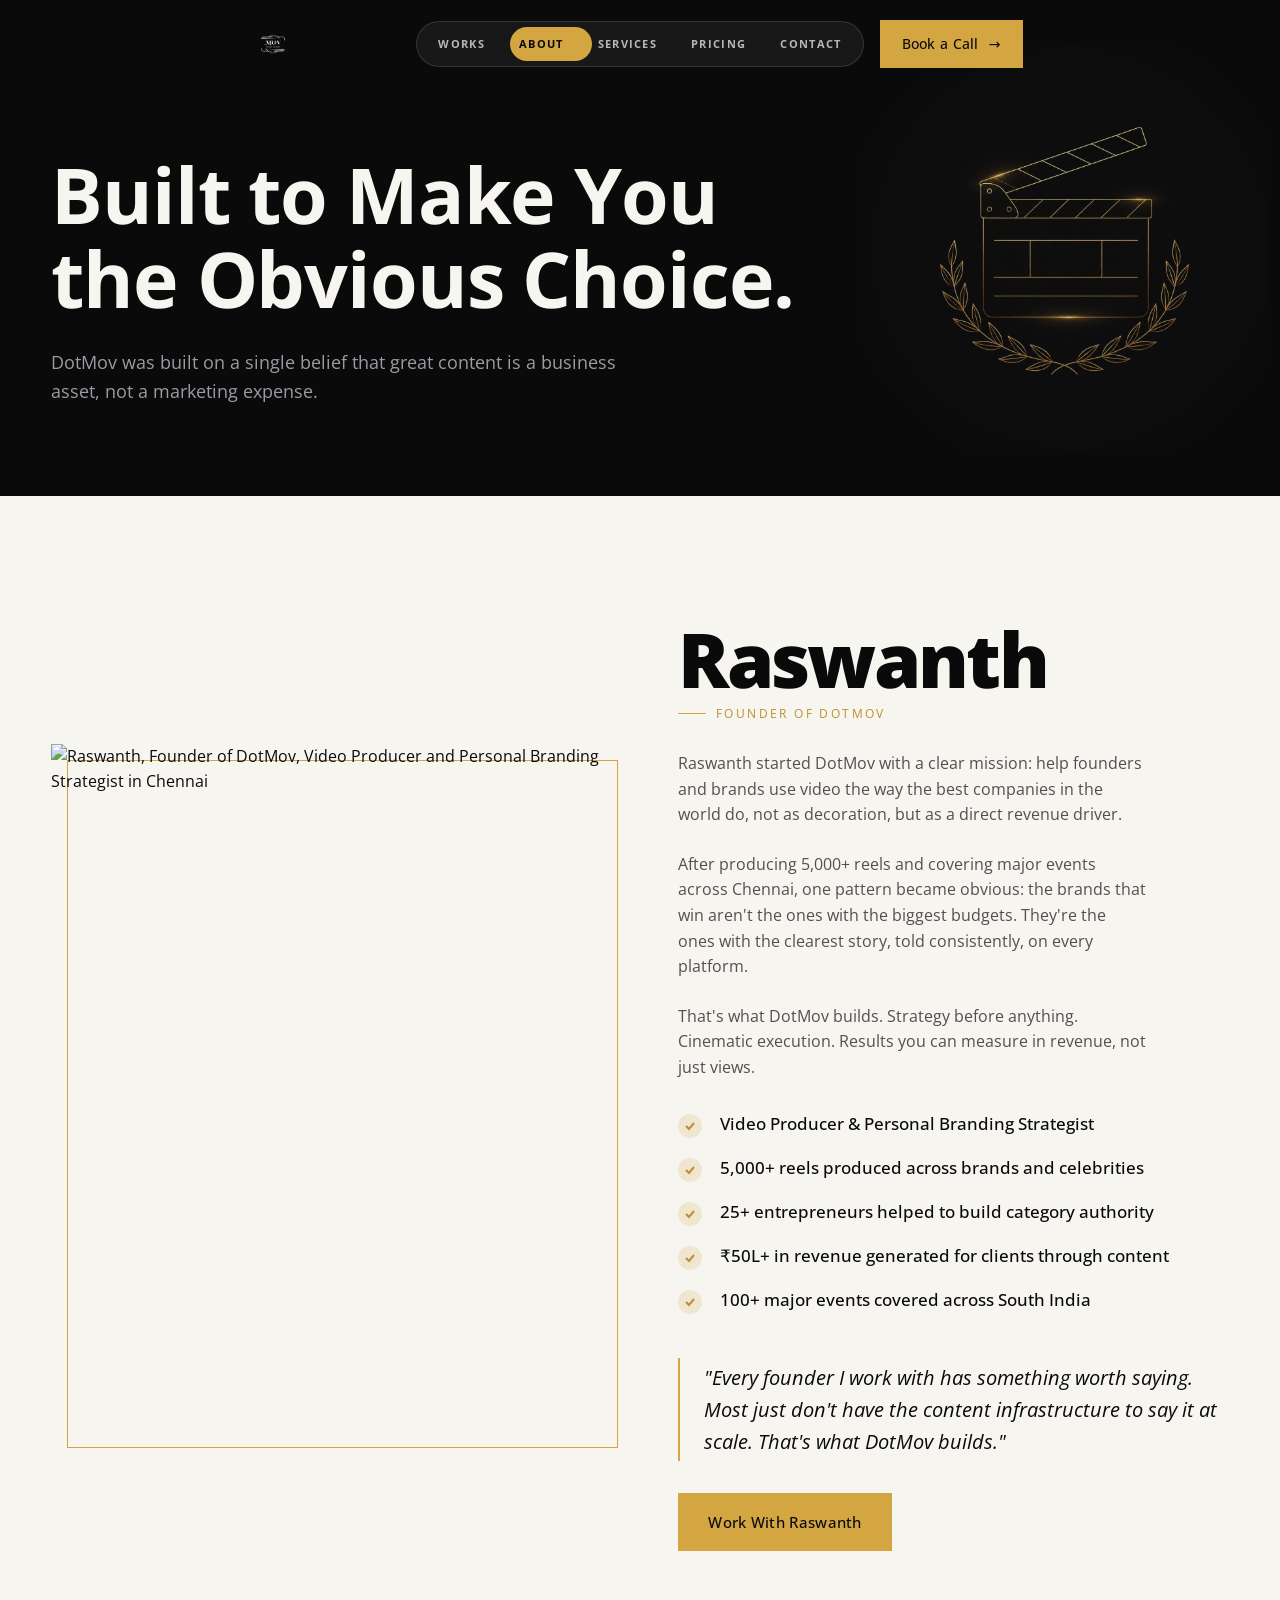
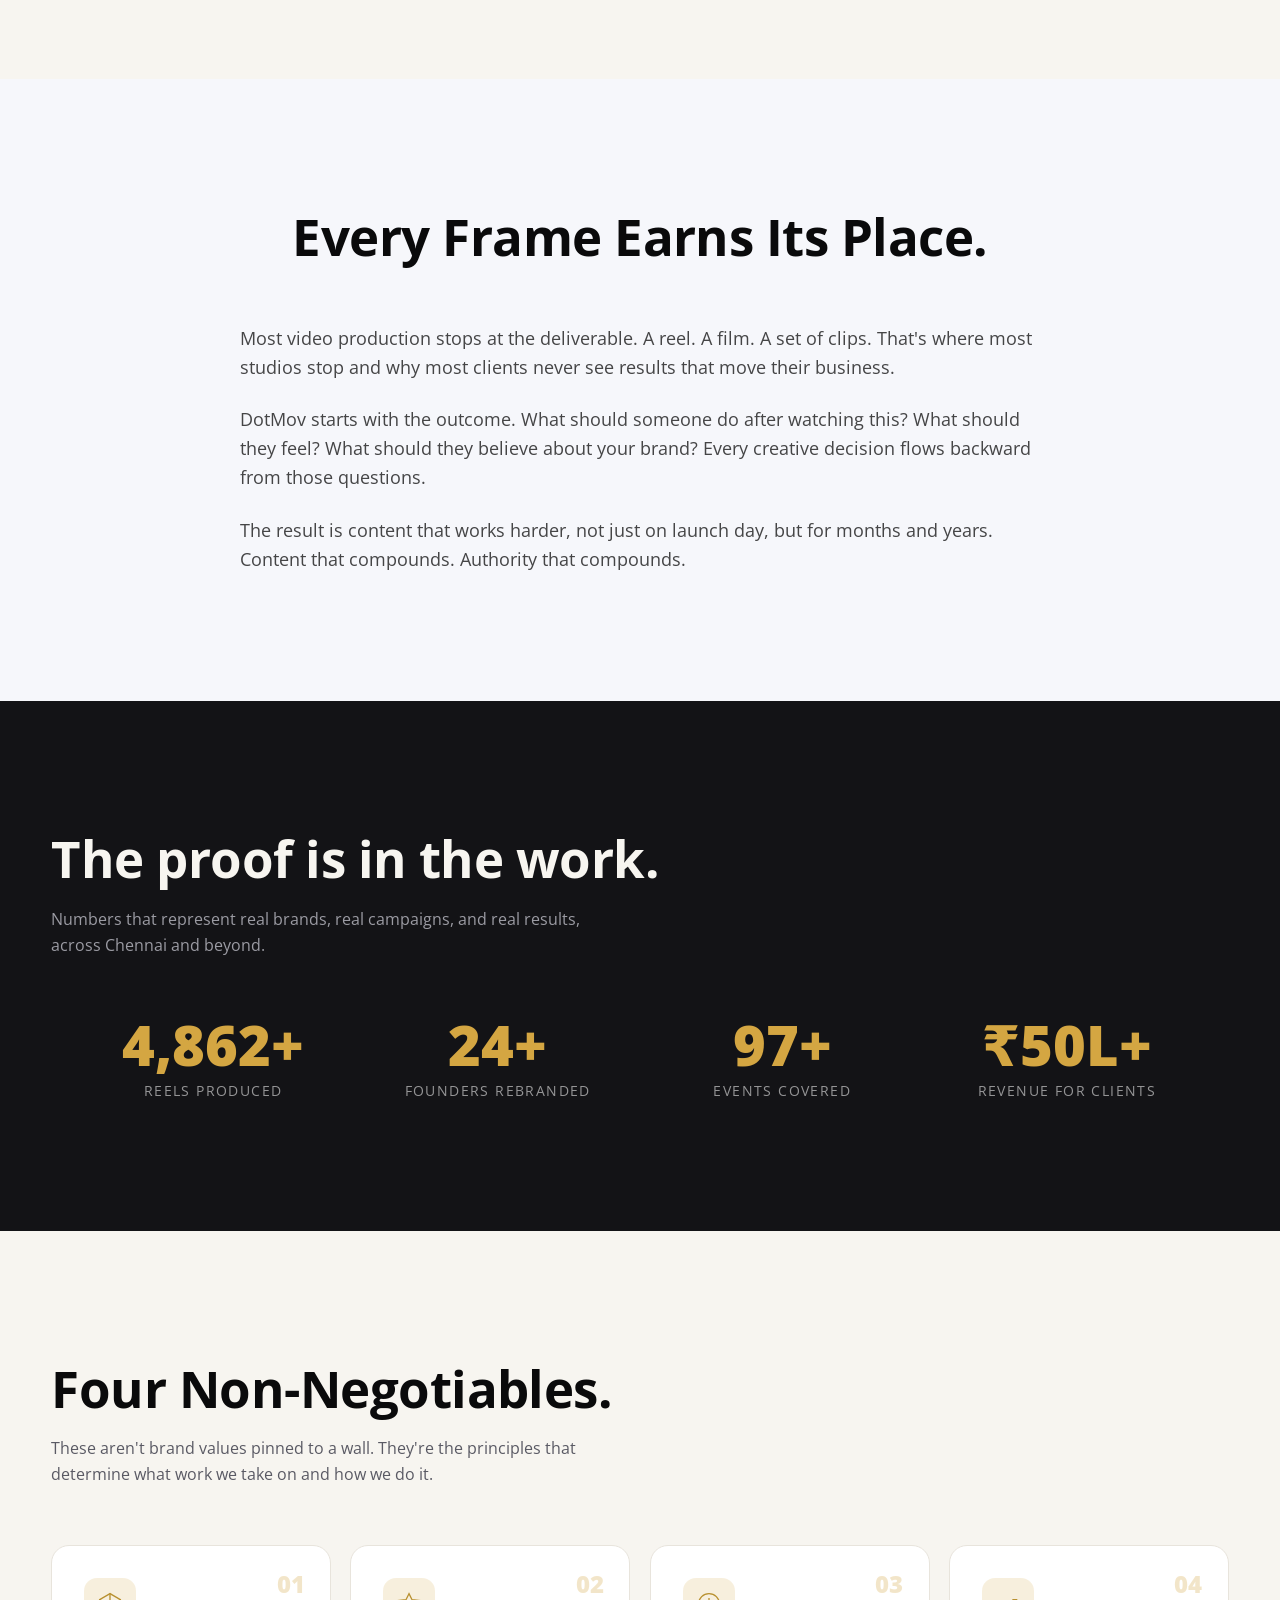
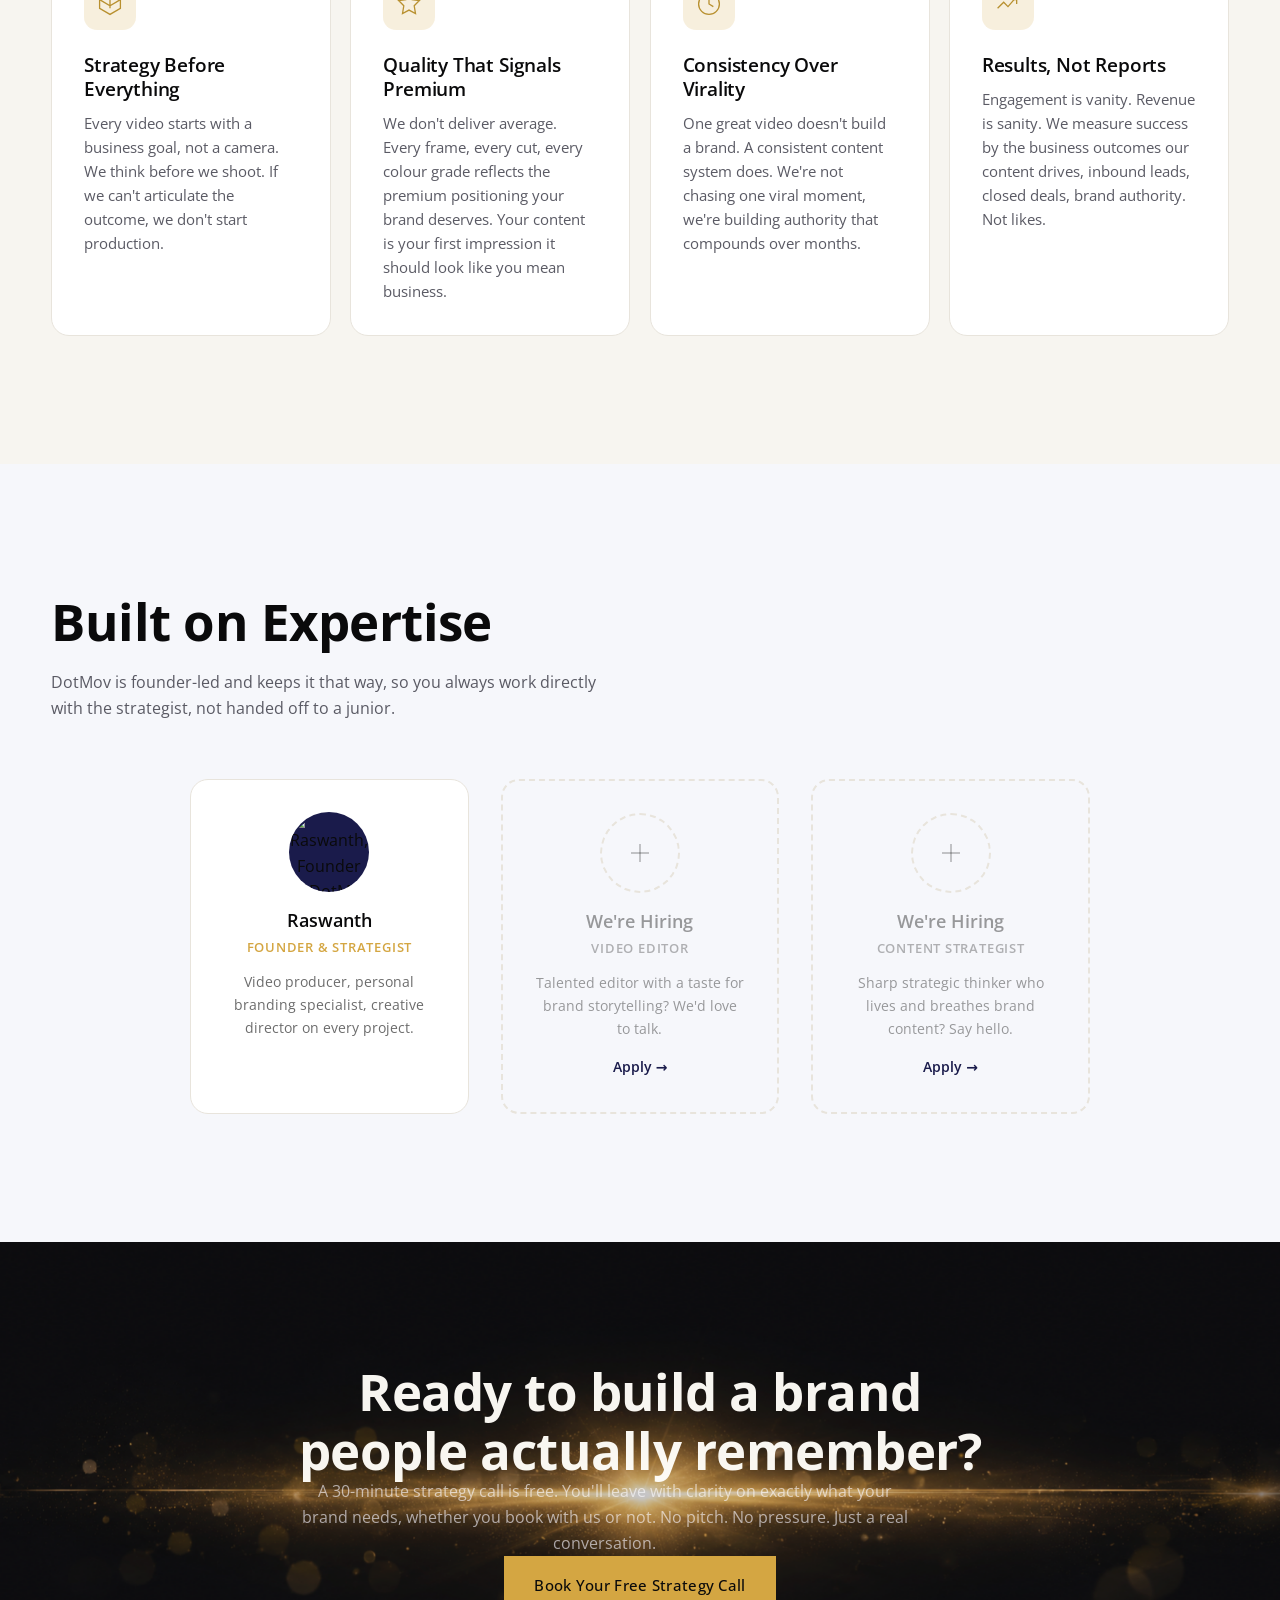
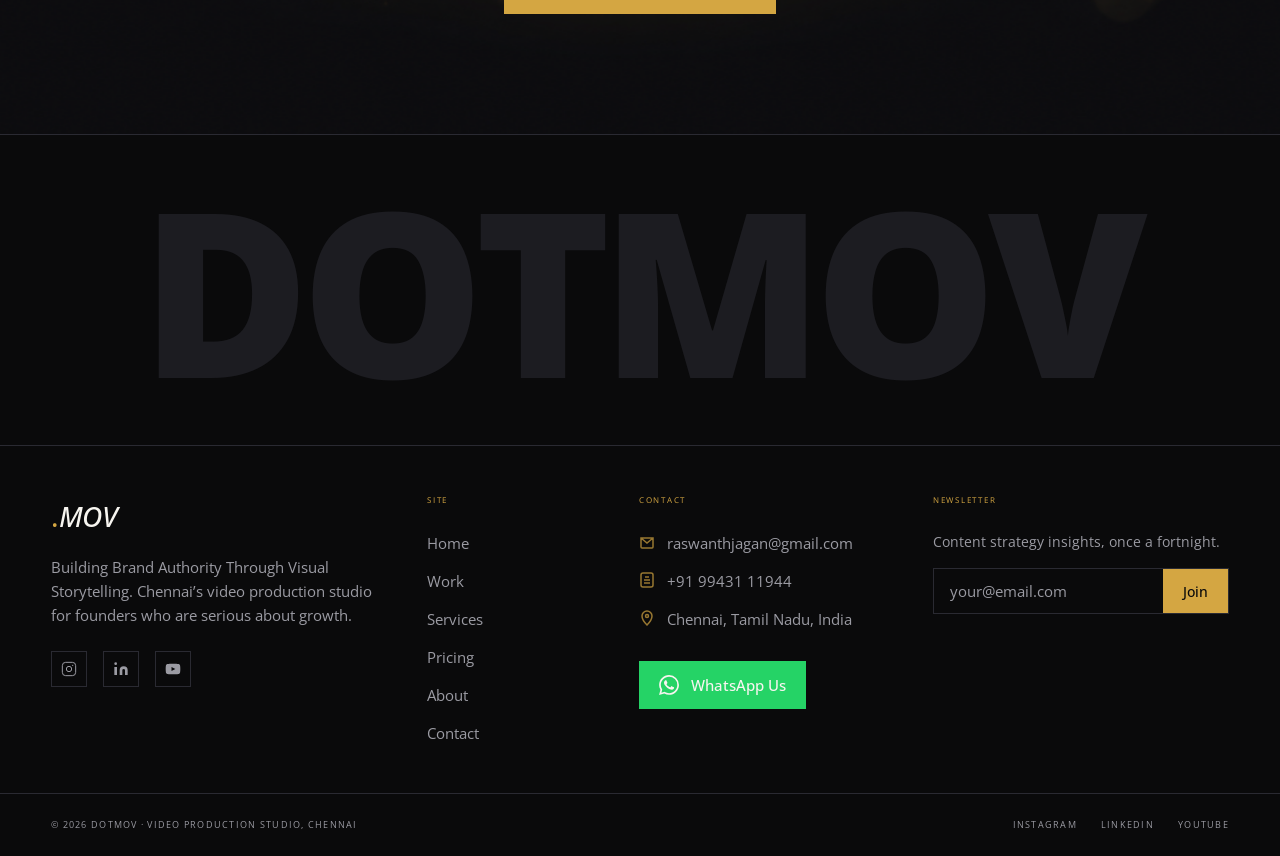
==== commit fc31f856: "Revamp UI: home sections, inner-page system, dark pricing/process, illustrations - Home: cleaned cas" ====
--- a/about.html
+++ b/about.html
@@ -53,8 +53,9 @@
 
 <!-- Page Hero -->
 <section class="page-hero">
-  <div class="container">
-    
+  <img src="assets/illustrations/founder-accent.png" alt="" class="page-hero-accent" aria-hidden="true">
+  <div class="container">
+
     <h1>Built to Make You<br>the Obvious Choice.</h1>
     <p>DotMov was built on a single belief that great content is a business asset, not a marketing expense.</p>
   </div>
@@ -149,7 +150,7 @@
       <h2>The proof is in the work.</h2>
       <p>Numbers that represent real brands, real campaigns, and real results, across Chennai and beyond.</p>
     </div>
-    <div style="display:grid; grid-template-columns:repeat(4,1fr); gap:2rem; max-width:1100px; margin:0 auto; text-align:center;">
+    <div class="stat-grid">
       <div class="reveal reveal-delay-1">
         <div style="font-family:var(--font-display); font-size:clamp(2.5rem,5vw,3.5rem); font-weight:800; color:var(--gold); line-height:1;" data-count="5000" data-suffix="+">5,000+</div>
         <div style="font-size:.875rem; text-transform:uppercase; letter-spacing:.1em; color:rgba(255,255,255,.55); margin-top:.5rem;">Reels Produced</div>
--- a/css/style.css
+++ b/css/style.css
@@ -245,6 +245,28 @@
   display: inline-block;
 }
 .btn-ghost:hover .btn-arrow { transform: translateX(4px); }
+
+/* Prominent outline CTA — clearly a button; secondary to the gold fill */
+.btn-outline {
+  display: inline-flex; align-items: center; justify-content: center; gap: 10px;
+  background: transparent;
+  color: var(--gold);
+  border: 1.5px solid var(--gold);
+  padding: 15px 28px;
+  border-radius: 0;
+  font-family: var(--font-sans); font-weight: 600; font-size: 0.9375rem; letter-spacing: 0.02em;
+  cursor: pointer; text-decoration: none; white-space: nowrap;
+  transition: background 0.3s ease, color 0.3s ease, box-shadow 0.3s ease, transform 0.4s var(--ease-out-expo);
+}
+.btn-outline:hover { background: var(--gold); color: var(--ink); box-shadow: 0 12px 30px -12px var(--gold); }
+.btn-outline .btn-arrow { transition: transform 0.4s var(--ease-out-expo); display: inline-block; }
+.btn-outline:hover .btn-arrow { transform: translateX(5px); }
+
+/* Full-width button modifier */
+.btn-block { display: flex; width: 100%; justify-content: center; }
+
+/* Give the gold primary a little lift so it reads as the main action */
+.btn-primary:hover { box-shadow: 0 14px 32px -12px var(--gold); transform: translateY(-1px); }
 
 /* Legacy button classes mapped to new system for inner pages */
 .btn {
@@ -484,41 +506,80 @@
   min-height: 100svh;
   display: flex;
   flex-direction: column;
-  background: var(--ink);
   overflow: hidden;
-}
-
-/* Full-bleed background video */
-.hero-video {
+  background:
+    radial-gradient(120% 90% at 50% 0%, #17140d 0%, #0b0a09 48%, #060606 100%);
+}
+/* Cinematic studio backdrop — atmospheric, behind the floating icons & content */
+.hero::before {
+  content: '';
   position: absolute;
   inset: 0;
-  width: 100%;
-  height: 100%;
-  object-fit: cover;
+  background: url("../assets/illustrations/hero-backdrop.png") center right / cover no-repeat;
+  opacity: 0.42;
+  mix-blend-mode: screen;
+  pointer-events: none;
   z-index: 0;
 }
 
-/* Gradient overlay — bottom 40% fades to near-black */
-.hero-overlay {
-  position: absolute;
-  inset: 0;
-  background: linear-gradient(
-    180deg,
-    rgba(10,10,11,0.3) 0%,
-    rgba(10,10,11,0.45) 40%,
-    rgba(10,10,11,0.8) 75%,
-    rgba(10,10,11,0.97) 100%
-  );
-  z-index: 1;
-}
-
-/* Film grain texture */
-.hero-grain {
-  position: absolute;
-  inset: 0;
-  z-index: 2;
-  opacity: 0.06;
-  pointer-events: none;
+/* ── Floating geometric shapes (kokonut-style, brand palette) ── */
+.hero-shapes { position: absolute; inset: 0; z-index: 0; pointer-events: none; }
+.hero-shape {
+  position: absolute;
+  width: var(--w); height: var(--h);
+  opacity: 0;
+  animation: heroShapeIn 1s var(--ease-out-expo, cubic-bezier(.16,1,.3,1)) var(--d, 0s) forwards;
+  will-change: transform, opacity;
+}
+.hero-shape-rot { width: 100%; height: 100%; transform: rotate(var(--rot, 0deg)); }
+.hero-shape-fill {
+  width: 100%; height: 100%;
+  display: flex; align-items: center; justify-content: center;
+  color: var(--icon, var(--gold));
+  filter: drop-shadow(0 6px 22px var(--glow, rgba(232,180,90,.4)));
+  animation: heroFloat var(--dur, 13s) ease-in-out infinite;
+  animation-delay: var(--fd, 0s);
+}
+.hero-shape-fill svg { width: 100%; height: 100%; opacity: .4; }
+@keyframes heroShapeIn {
+  from { opacity: 0; transform: translateY(90px); }
+  to   { opacity: 1; transform: translateY(0); }
+}
+@keyframes heroFloat {
+  0%, 100% { transform: translateY(0); }
+  50%      { transform: translateY(-18px); }
+}
+/* per-icon placement / size / colour / timing (kept clear of the left-aligned headline) */
+.hs-1 { --w: 104px; --h: 104px; --rot: -10deg; --icon: #e8b45a; --glow: rgba(232,180,90,.4);  --dur: 13s; --d:.15s; right: 9%;  top: 17%; }   /* video camera */
+.hs-2 { --w: 84px;  --h: 84px;  --rot: 14deg;  --icon: #d68c46; --glow: rgba(214,140,70,.4);  --dur: 15s; --d:.30s; right: 24%; bottom: 16%; } /* clapperboard */
+.hs-3 { --w: 66px;  --h: 66px;  --rot: -6deg;  --icon: #f7f5f0; --glow: rgba(247,245,240,.22); --dur: 11s; --d:.25s; left: 7%;   top: 12%; }   /* aperture */
+.hs-4 { --w: 58px;  --h: 58px;  --rot: 16deg;  --icon: #e8b45a; --glow: rgba(232,180,90,.4);  --dur: 12s; --d:.40s; right: 6%;  top: 56%; }   /* play */
+.hs-5 { --w: 72px;  --h: 72px;  --rot: -16deg; --icon: #d68c46; --glow: rgba(214,140,70,.4);  --dur: 14s; --d:.50s; right: 40%; top: 9%; }    /* camera */
+
+/* Soft brand glow + bottom vignette for text legibility */
+.hero-glow {
+  position: absolute; inset: 0; z-index: 1; pointer-events: none;
+  background:
+    radial-gradient(40% 35% at 18% 22%, rgba(232,180,90,.10), transparent 70%),
+    radial-gradient(45% 40% at 85% 80%, rgba(86,118,180,.10), transparent 70%);
+}
+.hero-vignette {
+  position: absolute; inset: 0; z-index: 1; pointer-events: none;
+  background: linear-gradient(180deg, rgba(6,6,6,.55) 0%, transparent 28%, transparent 60%, rgba(6,6,6,.85) 100%);
+}
+
+@media (prefers-reduced-motion: reduce) {
+  .hero-shape { opacity: 1; animation: none; }
+  .hero-shape-fill { animation: none; }
+}
+
+/* Smaller, less crowding icons on phones */
+@media (max-width: 640px) {
+  .hs-1 { --w: 76px;  --h: 76px;  right: 7%; top: 15%; }
+  .hs-2 { --w: 60px;  --h: 60px;  right: 12%; bottom: 14%; }
+  .hs-3 { --w: 48px;  --h: 48px;  left: 6%;  top: 11%; }
+  .hs-4 { --w: 44px;  --h: 44px;  right: 7%; top: 52%; }
+  .hs-5 { --w: 52px;  --h: 52px;  right: 34%; top: 8%; }
 }
 
 /* Content layer */
@@ -698,17 +759,6 @@
   overflow: hidden;
 }
 
-.logos-eyebrow {
-  text-align: center;
-  font-size: 0.625rem;
-  font-weight: 700;
-  letter-spacing: 0.22em;
-  text-transform: uppercase;
-  color: #9b9ba3;
-  margin: 0 auto 2.25rem;
-  max-width: 100%;         /* override global p { max-width: 68ch } */
-  padding: 0 var(--gutter);
-}
 
 /* Scrolling container — very gentle fade at edges, no cropping */
 .logos-track-wrap {
@@ -864,6 +914,7 @@
 .celeb-strip-wrap {
   overflow-x: auto;
   -webkit-overflow-scrolling: touch;
+  touch-action: pan-x;          /* horizontal swipes scroll the strip; vertical swipes scroll the page */
   scroll-snap-type: x mandatory;
   scroll-behavior: smooth;
   cursor: grab;
@@ -1153,76 +1204,33 @@
   inset: 0;
   display: flex;
   flex-direction: column;
-  justify-content: space-between;
+  justify-content: flex-end;
   pointer-events: none;
   z-index: 10;
-  /* bottom gradient */
+  /* slim bottom gradient — only enough to seat the handle, video stays clear */
   background: linear-gradient(
     to top,
-    rgba(0,0,0,0.72) 0%,
-    rgba(0,0,0,0.18) 32%,
-    rgba(0,0,0,0)    55%
+    rgba(0,0,0,0.58) 0%,
+    rgba(0,0,0,0.12) 22%,
+    rgba(0,0,0,0)    40%
   );
 }
 
-/* Story progress bars */
-.reel-progress-track {
-  display: flex;
-  gap: 4px;
-  padding: 14px 12px 0;
-  align-items: center;
-}
-.reel-bar {
-  flex: 1;
-  height: 2px;
-  border-radius: 1px;
-  background: rgba(255,255,255,0.3);
-  position: relative;
-  overflow: hidden;
-}
-.reel-bar--done { background: rgba(255,255,255,0.85); }
-.reel-bar--active { background: rgba(255,255,255,0.3); }
-.reel-bar-fill {
-  position: absolute;
-  top: 0; left: 0; height: 100%;
-  width: 0%;
-  background: #fff;
-  animation: reelFill 8s linear infinite;
-}
-@keyframes reelFill {
-  from { width: 0%; }
-  to   { width: 100%; }
-}
-
-/* DotMov brand watermark top-right */
-.reel-brand {
-  position: absolute;
-  top: 18px;
-  right: 14px;
-  font-size: 0.5625rem;
-  font-weight: 800;
-  letter-spacing: 0.1em;
-  color: rgba(255,255,255,0.7);
-}
-
-/* Bottom row */
+/* Bottom row — minimal: just the client handle over a soft gradient */
 .reel-bottom {
   display: flex;
   align-items: flex-end;
-  justify-content: space-between;
-  padding: 0 12px 20px;
-  gap: 8px;
+  padding: 0 14px 16px;
 }
 .reel-user {
   display: flex;
   align-items: center;
-  gap: 8px;
-  flex: 1;
+  gap: 9px;
   min-width: 0;
 }
 .reel-avatar {
-  width: 32px;
-  height: 32px;
+  width: 30px;
+  height: 30px;
   border-radius: 50%;
   background: var(--gold);
   color: var(--ink);
@@ -1232,65 +1240,14 @@
   align-items: center;
   justify-content: center;
   flex-shrink: 0;
-  border: 1.5px solid #fff;
-}
-.reel-user-text { min-width: 0; }
+  border: 1.5px solid rgba(255,255,255,0.9);
+}
 .reel-handle {
-  font-size: 0.6875rem;
+  font-size: 0.75rem;
   font-weight: 700;
   color: #fff;
   white-space: nowrap;
-  overflow: hidden;
-  text-overflow: ellipsis;
-}
-.reel-caption {
-  font-size: 0.5625rem;
-  color: rgba(255,255,255,0.65);
-  margin-top: 1px;
-  white-space: nowrap;
-  overflow: hidden;
-  text-overflow: ellipsis;
-}
-.reel-actions {
-  display: flex;
-  flex-direction: column;
-  align-items: center;
-  gap: 10px;
-  pointer-events: all;
-}
-.reel-btn {
-  display: flex;
-  flex-direction: column;
-  align-items: center;
-  gap: 3px;
-  background: rgba(255,255,255,0.12);
-  border: none;
-  border-radius: 50%;
-  width: 36px;
-  height: 36px;
-  cursor: pointer;
-  color: #fff;
-  justify-content: center;
-  transition: background 0.2s ease, transform 0.15s ease;
-  backdrop-filter: blur(8px);
-  -webkit-backdrop-filter: blur(8px);
-}
-.reel-btn:hover { background: rgba(255,255,255,0.22); transform: scale(1.1); }
-.reel-btn:active { transform: scale(0.95); }
-.reel-btn--like {
-  cursor: default;
-  background: rgba(255,255,255,0.09);
-  height: auto;
-  padding: 6px;
-  border-radius: 8px;
-  flex-direction: column;
-  width: 36px;
-}
-.reel-count {
-  font-size: 0.5rem;
-  font-weight: 700;
-  color: rgba(255,255,255,0.8);
-  letter-spacing: 0.04em;
+  text-shadow: 0 1px 4px rgba(0,0,0,0.5);
 }
 
 /* ── Client switcher tabs ─────────────────────────────────────── */
@@ -1422,7 +1379,21 @@
 .why-section {
   background: var(--ink);
   padding: clamp(60px, 8vw, 100px) 0;
-}
+  position: relative;
+  overflow: hidden;
+}
+/* Faint cinematic studio scene for depth — kept low so cards stay readable */
+.why-section::before {
+  content: '';
+  position: absolute;
+  inset: 0;
+  background: url("../assets/illustrations/why-bg.png") center/cover no-repeat;
+  opacity: 0.16;
+  mix-blend-mode: screen;
+  pointer-events: none;
+  z-index: 0;
+}
+.why-section > .container { position: relative; z-index: 1; }
 
 .why-section-header {
   margin-bottom: clamp(36px, 5vw, 56px);
@@ -1435,52 +1406,78 @@
 }
 .why-section-header h2 em { color: var(--gold); font-style: italic; }
 
-/* 3-column grid — 1px lines come from gap + background */
+/* 3 elevated, colour-graded cards: Problem -> System -> Outcome */
 .why-grid {
   display: grid;
   grid-template-columns: repeat(3, 1fr);
-  gap: 1px;
-  background: var(--line-dark);
-  border: 1px solid var(--line-dark);
+  gap: clamp(1rem, 1.6vw, 1.5rem);
 }
 
 .why-card {
-  background: var(--ink-2);
-  padding: clamp(28px, 4vw, 48px);
-  transition: background 0.3s ease;
+  --accent: #e8b45a; --soft: rgba(232,180,90,.16); --line: rgba(232,180,90,.45); --num2: #f3d39a;
+  position: relative;
+  overflow: hidden;
+  background: linear-gradient(180deg, rgba(255,255,255,.05), rgba(255,255,255,.012));
+  border: 1px solid rgba(255,255,255,.08);
+  border-radius: 18px;
+  padding: clamp(26px, 3vw, 40px);
   /* scroll reveal */
   opacity: 0;
   transform: translateY(36px);
   transition: opacity 0.75s var(--ease-out-expo),
               transform 0.75s var(--ease-out-expo),
-              background 0.3s ease;
+              border-color 0.35s ease, box-shadow 0.35s ease;
 }
 .why-card.wc-visible { opacity: 1; transform: translateY(0); }
-.why-card:nth-child(2) { transition-delay: 0.13s; }
-.why-card:nth-child(3) { transition-delay: 0.26s; }
-.why-card:hover { background: var(--ink-3); }
+.why-card:nth-child(2) { transition-delay: 0.12s; }
+.why-card:nth-child(3) { transition-delay: 0.24s; }
+
+/* stage palettes */
+.wc-1 { --accent: #e0685f; --soft: rgba(224,104,95,.16); --line: rgba(224,104,95,.5); --num2: #f0a59e; }
+.wc-2 { --accent: #e8b45a; --soft: rgba(232,180,90,.16); --line: rgba(232,180,90,.5); --num2: #f3d39a; }
+.wc-3 { --accent: #58c08a; --soft: rgba(88,192,138,.16); --line: rgba(88,192,138,.5); --num2: #9be0bd; }
+
+/* coloured top accent bar */
+.why-card::after {
+  content: ''; position: absolute; left: 0; top: 0; height: 3px; width: 100%;
+  background: linear-gradient(90deg, var(--accent), transparent 78%); opacity: .85;
+}
+/* mouse-follow spotlight */
+.why-card::before {
+  content: ''; position: absolute; inset: 0; z-index: 0; pointer-events: none;
+  background: radial-gradient(420px circle at var(--mx, 50%) var(--my, -20%), var(--soft), transparent 62%);
+  opacity: 0; transition: opacity .4s ease;
+}
+.why-card:hover::before { opacity: 1; }
+.why-card:hover {
+  transform: translateY(-6px);
+  border-color: var(--line);
+  box-shadow: 0 26px 64px -28px rgba(0,0,0,.75), 0 0 0 1px var(--soft);
+}
+.why-card > * { position: relative; z-index: 1; }
 
 .why-card-top {
   display: flex;
-  align-items: baseline;
-  gap: 1rem;
-  margin-bottom: 1.25rem;
+  align-items: center;
+  gap: .9rem;
+  margin-bottom: 1.4rem;
 }
 .why-card-num {
+  font-family: var(--font-display);
   font-weight: 800;
-  font-size: clamp(1.75rem, 2.5vw, 2.5rem);
-  color: var(--gold);
-  opacity: 0.4;
+  font-size: clamp(2.1rem, 3vw, 3rem);
   line-height: 1;
-  flex-shrink: 0;
-}
-.why-card-tag {
-  font-size: 0.6875rem;
-  font-weight: 700;
-  letter-spacing: 0.12em;
-  text-transform: uppercase;
-  color: var(--gold);
-  opacity: 0.7;
+  background: linear-gradient(135deg, var(--accent), var(--num2));
+  -webkit-background-clip: text; background-clip: text; color: transparent;
+  filter: drop-shadow(0 3px 12px var(--soft));
+}
+.why-card-stage {
+  font-family: var(--font-mono);
+  font-size: .66rem; font-weight: 700;
+  letter-spacing: .14em; text-transform: uppercase;
+  color: var(--accent);
+  padding-left: .9rem;
+  border-left: 1px solid var(--line);
 }
 .why-card-headline {
   font-size: clamp(0.9375rem, 1.4vw, 1.125rem);
@@ -1489,7 +1486,7 @@
   line-height: 1.4;
   margin-bottom: 0.875rem;
 }
-.why-card-headline em { color: var(--gold); font-style: italic; }
+.why-card-headline em { color: var(--accent); font-style: italic; }
 
 .why-card-body {
   font-size: 0.875rem;
@@ -1502,28 +1499,29 @@
 .why-card-list {
   display: flex;
   flex-direction: column;
-  gap: 0.5rem;
+  gap: 0.6rem;
   list-style: none;
   padding: 0;
-  border-top: 1px solid var(--line-dark);
+  border-top: 1px solid rgba(255,255,255,.08);
   padding-top: 1.25rem;
 }
 .why-card-list li {
   font-size: 0.8125rem;
-  color: rgba(247,245,240,0.55);
+  color: rgba(247,245,240,0.62);
   line-height: 1.55;
-  padding-left: 1.125rem;
+  padding-left: 1.35rem;
   position: relative;
 }
 .why-card-list li::before {
   content: '';
   position: absolute;
   left: 0;
-  top: 0.65em;
-  width: 7px;
-  height: 1px;
-  background: var(--gold);
-  opacity: 0.5;
+  top: 0.5em;
+  width: 9px; height: 9px;
+  border-radius: 50%;
+  background: var(--accent);
+  opacity: .9;
+  box-shadow: 0 0 10px var(--soft);
 }
 
 /* Legacy: keep these hidden so nothing breaks */
@@ -1575,206 +1573,441 @@
   z-index: 2;
   pointer-events: none;
 }
-.founder-credentials {
-  display: flex;
-  gap: 1.5rem;
-  flex-wrap: wrap;
-  margin-top: 1.5rem;
-}
-.founder-cred {
+/* Portrait with an offset gold frame behind it (editorial) */
+.founder-portrait-wrap { position: relative; }
+.founder-portrait-wrap::before {
+  content: '';
+  position: absolute;
+  inset: 0;
+  transform: translate(18px, 18px);
+  border: 1px solid var(--gold);
+  z-index: 0;
+  pointer-events: none;
+}
+
+/* Credentials → bold stat strip under the portrait */
+.founder-stats {
+  display: grid;
+  grid-template-columns: repeat(4, 1fr);
+  margin-top: 2.25rem;
+  border-top: 1px solid var(--line-light);
+  padding-top: 1.75rem;
+}
+.founder-stat {
+  display: flex;
+  flex-direction: column;
+  gap: 0.4rem;
+  padding-left: 1.1rem;
+  border-left: 1px solid var(--line-light);
+}
+.founder-stat:first-child { padding-left: 0; border-left: none; }
+.fs-val {
+  font-family: var(--font-display);
+  font-size: clamp(1.75rem, 2.6vw, 2.5rem);
+  font-weight: 800;
+  line-height: 0.9;
+  letter-spacing: -0.03em;
+  color: var(--text-on-light);
+}
+.fs-val em { color: var(--gold); font-style: normal; }
+.fs-lbl {
   font-family: var(--font-mono);
-  font-size: 0.5625rem;
-  letter-spacing: 0.14em;
+  font-size: 0.625rem;
+  letter-spacing: 0.16em;
   text-transform: uppercase;
   color: var(--text-on-light-mut);
-  display: flex;
-  align-items: center;
-  gap: 0.5rem;
-}
-.founder-cred::after {
-  content: '·';
-  color: var(--gold);
-  font-size: 1rem;
-  line-height: 0;
-}
-.founder-cred:last-child::after { display: none; }
+}
 
 .founder-content { }
 .founder-section-num { margin-bottom: 2rem; }
-.founder-content h2 { margin-bottom: 0.5rem; color: var(--text-on-light); }
-.founder-content h2 em { color: var(--gold); }
+.founder-content h2 {
+  font-size: clamp(2.75rem, 6vw, 4.75rem);
+  font-weight: 800;
+  line-height: 0.92;
+  letter-spacing: -0.035em;
+  margin-bottom: 0.85rem;
+  color: var(--text-on-light);
+}
+.founder-content h2 em { color: var(--gold); font-style: normal; }
 .founder-title {
   font-family: var(--font-mono);
-  font-size: 0.625rem;
-  letter-spacing: 0.18em;
+  font-size: 0.75rem;
+  letter-spacing: 0.22em;
   text-transform: uppercase;
-  color: var(--text-on-light-mut);
-  margin-bottom: 2rem;
-  display: block;
+  color: var(--gold-2);
+  margin-bottom: 2.5rem;
+  display: flex;
+  align-items: center;
+  gap: 0.7rem;
+}
+.founder-title::before {
+  content: '';
+  width: 30px;
+  height: 1.5px;
+  background: var(--gold);
+  display: inline-block;
+  flex-shrink: 0;
 }
 .founder-bullets {
   display: flex;
   flex-direction: column;
-  gap: 1rem;
-  margin-bottom: 2.5rem;
+  gap: 1.15rem;
+  margin-bottom: 2.75rem;
 }
 .founder-bullet {
   display: flex;
   align-items: flex-start;
-  gap: 1rem;
-  font-size: 1rem;
-  color: var(--text-on-light-mut);
+  gap: 1.1rem;
+  font-size: clamp(1.0625rem, 1.25vw, 1.25rem);
+  font-weight: 500;
+  line-height: 1.45;
+  color: var(--text-on-light);
 }
 .founder-bullet::before {
   content: '';
   display: block;
-  width: 16px;
-  height: 1px;
+  width: 24px;
+  height: 2px;
   background: var(--gold);
-  margin-top: 0.6rem;
+  margin-top: 0.72rem;
   flex-shrink: 0;
+}
+/* About-page founder block (distinct classes) */
+.founder-bullet:has(.founder-bullet-icon)::before { display: none; }
+.founder-bullet-icon {
+  width: 24px; height: 24px;
+  border-radius: 50%;
+  background: var(--gold-glow);
+  color: var(--gold-2);
+  display: flex; align-items: center; justify-content: center;
+  flex-shrink: 0;
+  margin-top: 0.1rem;
+}
+.founder-bullet-icon svg { width: 12px; height: 12px; }
+.founder-image-wrap { position: relative; }
+.founder-image-wrap::before {
+  content: '';
+  position: absolute; inset: 0;
+  transform: translate(16px, 16px);
+  border: 1px solid var(--gold);
+  z-index: 0;
+}
+.founder-image-wrap img {
+  position: relative; z-index: 1;
+  width: 100%;
+  aspect-ratio: 4 / 5;
+  object-fit: cover;
+  display: block;
+}
+.founder-subtitle {
+  font-family: var(--font-mono);
+  font-size: 0.75rem;
+  letter-spacing: 0.2em;
+  text-transform: uppercase;
+  color: var(--gold-2);
+  margin: -0.25rem 0 1.75rem;
+  display: flex; align-items: center; gap: 0.6rem;
+}
+.founder-subtitle::before {
+  content: ''; width: 28px; height: 1.5px; background: var(--gold); flex-shrink: 0;
+}
+.founder-quote {
+  font-family: var(--font-display);
+  font-style: italic;
+  font-size: clamp(1.125rem, 1.6vw, 1.4rem);
+  line-height: 1.55;
+  color: var(--text-on-light);
+  border-left: 2px solid var(--gold);
+  padding: 0.25rem 0 0.25rem 1.5rem;
+  margin: 0.5rem 0 2rem;
+  max-width: 56ch;
 }
 .founder-pull-quote {
   font-family: var(--font-display);
   font-style: italic;
-  font-size: clamp(1.125rem, 2vw, 1.5rem);
-  line-height: 1.45;
+  font-size: clamp(1.375rem, 2.3vw, 1.95rem);
+  line-height: 1.5;
   color: var(--text-on-light);
   position: relative;
-  padding: 2rem 0;
-  margin-bottom: 2.5rem;
+  padding: 2.25rem 0 2.25rem 2rem;
+  margin-bottom: 2.75rem;
+  border-left: 2px solid var(--gold);
 }
 .founder-pull-quote .quote-mark-open,
 .founder-pull-quote .quote-mark-close {
   font-family: var(--font-display);
-  font-size: 5rem;
+  font-size: 6rem;
   line-height: 0;
   color: var(--gold);
-  opacity: 0.35;
-  position: absolute;
-}
-.founder-pull-quote .quote-mark-open { top: 1rem; left: -0.5rem; }
+  opacity: 0.22;
+  position: absolute;
+}
+.founder-pull-quote .quote-mark-open { top: 1.6rem; left: 0.6rem; }
 .founder-pull-quote .quote-mark-close {
-  bottom: -1rem;
-  right: -0.5rem;
+  bottom: -0.4rem;
+  right: -0.2rem;
 }
 
 /* ── (07) Methodology — vertical timeline ─────────────────────── */
+/* ── Method v2 — Cinema Accordion ───────────────────────────── */
 .method-section {
-  background: var(--paper);
-  padding: clamp(60px, 8vw, 100px) 0;
-  border-top: 1px solid var(--line-light);
-}
-.method-header { margin-bottom: clamp(32px, 4vw, 48px); }
+  background: var(--ink);
+  padding-top: clamp(60px, 8vw, 100px);
+  padding-bottom: clamp(40px, 5vw, 64px);
+  border-top: none;
+}
+.method-header { margin-bottom: clamp(28px, 3.5vw, 44px); }
+.method-header h2 { color: var(--text-on-dark); }
 .method-header h2 em { color: var(--gold); }
 
-/* ── Tabbed UI wrapper ───────────────────────────────────────── */
-.method-tabs-ui { width: 100%; }
-
-/* Tab row — 5 buttons across */
-.method-tab-row {
-  display: grid;
-  grid-template-columns: repeat(5, 1fr);
-  border: 1px solid var(--line-light);
-  border-bottom: none;
-  background: var(--line-light);
-  gap: 1px;
-}
-.method-tab-btn {
+/* Track — horizontal strip */
+.mv2-track {
+  display: flex;
+  height: clamp(380px, 42vw, 560px);
+  border-top: 1px solid rgba(255,255,255,0.07);
+  border-bottom: 1px solid rgba(255,255,255,0.07);
+  overflow: hidden;
+}
+
+/* Card */
+.mv2-card {
+  flex: 1;
+  position: relative;
+  cursor: pointer;
+  overflow: hidden;
+  border-right: 1px solid rgba(255,255,255,0.05);
+  transition: flex 0.8s cubic-bezier(0.76, 0, 0.24, 1);
+}
+.mv2-card:last-child { border-right: none; }
+.mv2-card.active { flex: 5; cursor: default; }
+
+/* Gold top bar draws in on active */
+.mv2-card::before {
+  content: '';
+  position: absolute;
+  top: 0; left: 0;
+  height: 2px;
+  width: 0%;
+  background: var(--gold);
+  z-index: 3;
+  transition: width 0.8s cubic-bezier(0.76, 0, 0.24, 1);
+}
+.mv2-card.active::before { width: 100%; }
+
+/* Subtle inner gradient */
+.mv2-card::after {
+  content: '';
+  position: absolute;
+  inset: 0;
+  background: linear-gradient(160deg, rgba(212,166,66,0.04) 0%, transparent 50%);
+  pointer-events: none;
+  opacity: 0;
+  transition: opacity 0.6s ease;
+}
+.mv2-card.active::after { opacity: 1; }
+
+/* Collapsed view */
+.mv2-compressed {
+  position: absolute;
+  inset: 0;
   display: flex;
   flex-direction: column;
-  gap: 0.3rem;
-  padding: clamp(14px, 2vw, 22px) clamp(14px, 2vw, 24px);
-  background: var(--paper);
+  align-items: center;
+  justify-content: flex-end;
+  padding: 0 0 28px;
+  gap: 10px;
+  z-index: 2;
+  opacity: 1;
+  transition: opacity 0.2s ease;
+}
+.mv2-card.active .mv2-compressed {
+  opacity: 0;
+  pointer-events: none;
+}
+
+.mv2-c-num {
+  font-size: 0.5625rem;
+  font-weight: 800;
+  letter-spacing: 0.22em;
+  color: var(--gold);
+}
+.mv2-c-name {
+  font-size: 0.75rem;
+  font-weight: 700;
+  color: rgba(255,255,255,0.3);
+  writing-mode: vertical-rl;
+  transform: rotate(180deg);
+  line-height: 1;
+  letter-spacing: 0.06em;
+  white-space: nowrap;
+}
+
+/* Expanded view */
+.mv2-expanded {
+  position: absolute;
+  inset: 0;
+  padding: clamp(28px, 3.5vw, 52px);
+  display: flex;
+  flex-direction: column;
+  justify-content: flex-end;
+  z-index: 2;
+  opacity: 0;
+  transition: opacity 0.4s ease 0.3s;
+  pointer-events: none;
+}
+.mv2-card.active .mv2-expanded {
+  opacity: 1;
+  pointer-events: all;
+}
+
+/* Ghost number — large, faded, bottom-right */
+.mv2-ghost-num {
+  position: absolute;
+  right: clamp(16px, 3vw, 44px);
+  bottom: clamp(20px, 3vw, 40px);
+  font-size: clamp(5rem, 9vw, 12rem);
+  font-weight: 900;
+  color: var(--gold);
+  opacity: 0.07;
+  line-height: 1;
+  pointer-events: none;
+  z-index: 1;
+  user-select: none;
+  transition: opacity 0.4s ease;
+}
+.mv2-card.active .mv2-ghost-num { opacity: 0.09; }
+
+/* Step illustration — large glowing accent in the upper-right of the active card.
+   Images are gold-on-pure-black: mix-blend:screen drops the black against the
+   dark card, and a soft radial mask feathers the edges so there is never a
+   visible box seam, on any background. */
+.mv2-art {
+  position: absolute;
+  top: clamp(14px, 2vw, 40px);
+  right: clamp(10px, 1.8vw, 40px);
+  width: clamp(170px, 23vw, 320px);
+  height: auto;
+  z-index: 0;
+  opacity: 0;
+  transform: translateY(16px) scale(0.94);
+  transition: opacity 0.8s ease 0.25s, transform 1s var(--ease-out-expo) 0.25s;
+  pointer-events: none;
+}
+.mv2-card.active .mv2-art { opacity: 1; transform: translateY(0) scale(1); }
+.mv2-art img {
+  display: block;
+  width: 100%;
+  height: auto;
+  mix-blend-mode: screen;
+  -webkit-mask-image: radial-gradient(circle at 50% 48%, #000 56%, transparent 84%);
+          mask-image: radial-gradient(circle at 50% 48%, #000 56%, transparent 84%);
+}
+
+.mv2-label {
+  font-size: 0.625rem;
+  font-weight: 800;
+  letter-spacing: 0.2em;
+  color: var(--gold);
+  text-transform: uppercase;
+  margin-bottom: 14px;
+}
+.mv2-title {
+  font-size: clamp(1.75rem, 2.8vw, 3rem);
+  font-weight: 800;
+  color: #fff;
+  line-height: 1.1;
+  margin-bottom: 16px;
+}
+.mv2-desc {
+  font-size: clamp(0.875rem, 1vw, 1rem);
+  color: rgba(255,255,255,0.52);
+  line-height: 1.78;
+  max-width: 44ch;
+}
+
+/* Footer: dots + counter */
+.mv2-foot {
+  display: flex;
+  align-items: center;
+  gap: 20px;
+  padding-top: 20px;
+}
+.mv2-dots {
+  display: flex;
+  gap: 6px;
+}
+.mv2-dot {
+  width: 28px;
+  height: 2px;
+  background: rgba(255,255,255,0.12);
   border: none;
+  padding: 0;
   cursor: pointer;
-  text-align: left;
   position: relative;
-  transition: background 0.25s ease;
-}
-.method-tab-btn::after {
+  overflow: hidden;
+  transition: background 0.3s;
+}
+.mv2-dot.active { background: rgba(255,255,255,0.18); }
+.mv2-dot.active::after {
   content: '';
   position: absolute;
-  bottom: -1px;
-  left: 0; right: 0;
-  height: 2px;
+  top: 0; left: 0;
+  height: 100%;
+  width: 0%;
   background: var(--gold);
-  transform: scaleX(0);
-  transform-origin: left;
-  transition: transform 0.3s var(--ease-out-expo);
-}
-.method-tab-btn.active::after { transform: scaleX(1); }
-.method-tab-btn.active { background: var(--paper-2); }
-.method-tab-btn:hover:not(.active) { background: #f0ece4; }
-
-.mtb-num {
+  animation: mv2Fill 5s linear forwards;
+}
+@keyframes mv2Fill {
+  from { width: 0%; }
+  to   { width: 100%; }
+}
+
+.mv2-step-count {
   font-size: 0.6875rem;
   font-weight: 700;
-  letter-spacing: 0.1em;
-  color: var(--gold);
-}
-.mtb-name {
-  font-size: clamp(0.75rem, 1.1vw, 0.9375rem);
-  font-weight: 700;
-  color: var(--navy);
-  line-height: 1.2;
-}
-
-/* Panel wrapper */
-.method-panel-wrap {
-  border: 1px solid var(--line-light);
-  position: relative;
-  min-height: 220px;
-}
-.method-panel {
-  display: none;
-  padding: clamp(32px, 4vw, 52px);
-  animation: methodFadeIn 0.4s var(--ease-out-expo);
-}
-.method-panel.active { display: flex; gap: 3rem; align-items: flex-start; }
-
-@keyframes methodFadeIn {
-  from { opacity: 0; transform: translateY(12px); }
-  to   { opacity: 1; transform: translateY(0); }
-}
-
-.mp-num {
-  font-weight: 800;
-  font-size: clamp(3rem, 5vw, 5rem);
-  color: var(--gold);
-  opacity: 0.18;
-  line-height: 1;
-  flex-shrink: 0;
-  min-width: 90px;
-}
-.mp-body { flex: 1; }
-.mp-title {
-  font-size: clamp(1.375rem, 2.5vw, 2rem);
-  font-weight: 700;
-  color: var(--navy);
-  margin-bottom: 1rem;
-  line-height: 1.2;
-}
-.mp-desc {
-  font-size: 1.0625rem;
-  color: var(--text-on-light-mut);
-  line-height: 1.7;
-  max-width: 56ch;
-  margin-bottom: 1.5rem;
-}
-.mp-tags {
-  display: flex;
-  flex-wrap: wrap;
-  gap: 0.5rem;
-}
-.mp-tags span {
-  font-size: 0.6875rem;
-  font-weight: 700;
-  letter-spacing: 0.1em;
-  text-transform: uppercase;
-  color: var(--text-on-light-mut);
-  border: 1px solid var(--line-light);
-  padding: 0.3rem 0.75rem;
+  letter-spacing: 0.12em;
+  color: rgba(255,255,255,0.22);
+  margin-left: auto;
+}
+
+/* Mobile: vertical accordion */
+@media (max-width: 640px) {
+  /* Compact 256px cards have no room for the corner illustration without
+     colliding with the bottom-aligned title — hide it on small screens. */
+  .mv2-art { display: none; }
+  .mv2-track {
+    flex-direction: column;
+    height: auto;
+  }
+  .mv2-card {
+    flex: none;
+    height: 54px;
+    transition: height 0.6s cubic-bezier(0.76, 0, 0.24, 1);
+    border-right: none;
+    border-bottom: 1px solid rgba(255,255,255,0.05);
+  }
+  .mv2-card.active { flex: none; height: 256px; }
+  .mv2-compressed {
+    flex-direction: row;
+    align-items: center;
+    justify-content: flex-start;
+    padding: 0 20px;
+    gap: 14px;
+  }
+  .mv2-c-name {
+    writing-mode: horizontal-tb;
+    transform: none;
+    font-size: 0.75rem;
+    color: rgba(255,255,255,0.45);
+    letter-spacing: 0.04em;
+  }
+  .mv2-ghost-num {
+    font-size: 4.5rem;
+    right: 14px;
+    bottom: 14px;
+  }
+  .mv2-expanded { padding: 22px 20px; }
+  .mv2-title { font-size: 1.5rem; }
 }
 
 /* Legacy method step — hide if still in DOM */
@@ -1785,160 +2018,166 @@
   background: var(--ink);
   padding: clamp(80px, 10vw, 140px) 0;
 }
-.pricing-header { margin-bottom: 4rem; }
+.pricing-header { margin-bottom: clamp(3rem, 5vw, 4.5rem); }
 .pricing-header h2 { color: var(--text-on-dark); }
 .pricing-header p { color: var(--text-on-dark-mut); font-size: 1.0625rem; }
 
+/* ── Pricing — dark "gold spotlight" cards ── */
 .pricing-grid {
   display: grid;
   grid-template-columns: repeat(3, 1fr);
-  gap: 1px;
-  background: var(--line-dark);
-  border: 1px solid var(--line-dark);
+  gap: clamp(1rem, 1.6vw, 1.5rem);
+  align-items: stretch;
 }
 .pricing-card {
   background: var(--ink-2);
-  padding: clamp(2rem, 4vw, 3rem);
+  border: 1px solid var(--line-dark);
+  border-radius: 20px;
+  padding: clamp(1.75rem, 3vw, 2.75rem);
   display: flex;
   flex-direction: column;
   position: relative;
-  transition: background 0.4s ease;
-}
-.pricing-card:hover { background: var(--ink-3); }
-
-/* Featured card — inverted */
+  transition: transform 0.45s var(--ease-out-expo), border-color 0.4s ease, box-shadow 0.4s ease;
+}
+.pricing-card:hover { transform: translateY(-6px); border-color: rgba(212,166,66,0.4); }
+
+/* Featured — gold-bordered, lifted, spotlit */
 .pricing-card.featured {
-  background: var(--paper);
-  color: var(--text-on-light);
-}
-.pricing-card.featured:hover { background: var(--paper-2); }
-
-/* MOST POPULAR vertical label */
-.pricing-ribbon {
-  position: absolute;
-  left: 0;
-  top: 0;
-  bottom: 0;
-  writing-mode: vertical-rl;
-  text-orientation: mixed;
-  transform: rotate(180deg);
+  background: linear-gradient(180deg, #181308 0%, var(--ink-2) 58%);
+  border: 1px solid var(--gold);
+  box-shadow: 0 44px 90px -34px rgba(212,166,66,0.38), inset 0 0 0 1px rgba(212,166,66,0.12);
+  transform: translateY(-20px);
+  z-index: 2;
+}
+.pricing-card.featured:hover { transform: translateY(-26px); }
+
+.pricing-card-inner { flex: 1; display: flex; flex-direction: column; }
+
+/* MOST POPULAR badge — only on featured */
+.pricing-badge { display: none; }
+.pricing-card.featured .pricing-badge {
+  display: inline-flex;
+  align-items: center;
+  gap: 0.4rem;
+  align-self: flex-start;
   font-family: var(--font-mono);
-  font-size: 0.4375rem;
-  letter-spacing: 0.2em;
+  font-size: 0.5rem;
+  font-weight: 700;
+  letter-spacing: 0.18em;
   text-transform: uppercase;
-  color: var(--gold);
-  display: flex;
-  align-items: center;
-  justify-content: center;
-  padding: 0 0.75rem;
-  border-right: 1px solid rgba(212,166,66,0.25);
-  width: 28px;
-}
-.pricing-card.featured .pricing-ribbon {
-  border-right-color: var(--line-light);
-}
-.pricing-card.featured .pricing-card-inner { padding-left: 28px; }
-.pricing-card-inner { flex: 1; display: flex; flex-direction: column; }
-
+  color: var(--ink);
+  background: var(--gold);
+  padding: 0.45rem 0.75rem;
+  border-radius: 999px;
+  margin-bottom: 1.5rem;
+}
+
+/* Tier name — display, with a glowing gold dot */
 .pricing-name {
-  font-family: var(--font-mono);
-  font-size: 0.5625rem;
-  letter-spacing: 0.2em;
+  font-family: var(--font-display);
+  font-size: 1.0625rem;
+  font-weight: 700;
+  letter-spacing: 0.05em;
   text-transform: uppercase;
-  color: var(--text-on-dark-mut);
-  display: block;
-  margin-bottom: 1.25rem;
-}
-.pricing-card.featured .pricing-name { color: var(--text-on-light-mut); }
-
-.pricing-price {
+  color: var(--text-on-dark);
+  display: flex;
+  align-items: center;
+  gap: 0.65rem;
+  margin-bottom: 1rem;
+}
+.pricing-name::before {
+  content: '';
+  width: 7px; height: 7px;
+  border-radius: 50%;
+  background: var(--gold);
+  box-shadow: 0 0 10px 1px var(--gold-glow);
+  flex-shrink: 0;
+}
+
+/* "Custom quote" treated as the headline price */
+.pricing-price--quote {
   font-family: var(--font-display);
   font-weight: 800;
-  font-size: clamp(2.5rem, 5vw, 3.75rem);
+  font-size: clamp(1.6rem, 2.8vw, 2.1rem);
   letter-spacing: -0.02em;
+  line-height: 1;
   color: var(--text-on-dark);
-  line-height: 1;
-  margin-bottom: 0.375rem;
-  display: flex;
-  align-items: flex-start;
-  gap: 0.25rem;
-}
-.pricing-card.featured .pricing-price { color: var(--navy); }
-.pricing-price-sym {
-  font-size: 0.55em;
-  margin-top: 0.25em;
-  font-weight: 400;
-}
-.pricing-price-freq {
-  font-family: var(--font-mono);
-  font-size: 0.625rem;
-  letter-spacing: 0.12em;
-  color: var(--text-on-dark-mut);
-  align-self: flex-end;
-  padding-bottom: 0.2rem;
-  margin-left: 0.25rem;
-}
-.pricing-card.featured .pricing-price-freq { color: var(--text-on-light-mut); }
+  display: block;
+  margin-bottom: 0.55rem;
+}
 
 .pricing-desc {
   font-size: 0.9375rem;
   color: var(--text-on-dark-mut);
-  margin-bottom: 2rem;
+  margin-bottom: 1.75rem;
   line-height: 1.55;
 }
-.pricing-card.featured .pricing-desc { color: var(--text-on-light-mut); }
 
 .pricing-divider {
   height: 1px;
   background: var(--line-dark);
-  margin-bottom: 1.75rem;
-}
-.pricing-card.featured .pricing-divider { background: var(--line-light); }
+  margin-bottom: 1.6rem;
+}
+.pricing-card.featured .pricing-divider { background: rgba(212,166,66,0.28); }
 
 .pricing-features {
   flex: 1;
   display: flex;
   flex-direction: column;
-  gap: 0.875rem;
-  margin-bottom: 2.5rem;
+  gap: 0.85rem;
+  margin-bottom: 2rem;
 }
 .pricing-feature {
   display: flex;
   align-items: flex-start;
-  gap: 0.75rem;
+  gap: 0.7rem;
   font-size: 0.9375rem;
-  color: rgba(247,245,240,0.75);
-}
-.pricing-card.featured .pricing-feature { color: var(--text-on-light-mut); }
+  line-height: 1.4;
+  color: rgba(247,245,240,0.82);
+}
+/* Feature mark → gold check chip (hides the literal "+") */
 .pricing-feature-mark {
-  font-family: var(--font-mono);
-  font-size: 0.5625rem;
-  letter-spacing: 0.08em;
+  font-size: 0;
+  flex-shrink: 0;
+  margin-top: 0.1rem;
+  width: 17px; height: 17px;
+  display: inline-flex;
+  align-items: center;
+  justify-content: center;
+  border-radius: 50%;
+  background: var(--gold-glow);
+}
+.pricing-feature-mark::before {
+  content: '✓';
+  font-size: 0.62rem;
+  font-weight: 800;
   color: var(--gold);
+}
+
+/* CTAs: full-width, bottom-anchored */
+.pricing-card .btn-primary,
+.pricing-card .btn-outline {
+  width: 100%;
+  justify-content: center;
+  margin-top: auto;
+  padding-top: 16px;
+  padding-bottom: 16px;
+  font-weight: 600;
+}
+/* pricing.html uses a per-card .pricing-header wrapper + svg .feature-icon */
+.pricing-card .pricing-header { margin: 0; }
+.pricing-feature .feature-icon {
   flex-shrink: 0;
-  margin-top: 0.4rem;
-  text-transform: uppercase;
-}
-.pricing-card.featured .pricing-feature-mark { color: var(--navy); }
-
-.pricing-best-for {
-  font-family: var(--font-mono);
-  font-size: 0.5625rem;
-  letter-spacing: 0.14em;
-  text-transform: uppercase;
-  color: var(--text-on-dark-mut);
-  margin-bottom: 1.5rem;
-  padding-top: 1.5rem;
-  border-top: 1px solid var(--line-dark);
-  margin-top: auto;
-}
-.pricing-card.featured .pricing-best-for { color: var(--text-on-light-mut); border-top-color: var(--line-light); }
-
-.pricing-card .btn-ghost {
-  color: var(--text-on-dark);
-  border-bottom-color: rgba(247,245,240,0.4);
-}
-.pricing-card.featured .btn-ghost { color: var(--text-on-light); border-bottom-color: rgba(10,10,11,0.4); }
+  width: 17px; height: 17px;
+  margin-top: 0.1rem;
+  display: inline-flex;
+  align-items: center;
+  justify-content: center;
+  border-radius: 50%;
+  background: var(--gold-glow);
+  color: var(--gold);
+}
+.pricing-feature .feature-icon svg { width: 10px; height: 10px; }
 
 /* ── (09) Testimonials ───────────────────────────────────────── */
 .testimonials-section {
@@ -2102,16 +2341,33 @@
 /* ── (11) Final CTA Band ─────────────────────────────────────── */
 .cta-band {
   background: var(--ink);
-  min-height: 100vh;
+  min-height: auto;
   display: flex;
   flex-direction: column;
   align-items: center;
   justify-content: center;
   text-align: center;
-  padding: clamp(80px, 12vw, 160px) var(--gutter);
+  padding: clamp(70px, 10vw, 120px) var(--gutter);
   position: relative;
   overflow: hidden;
 }
+/* Cinematic gold light-streak behind the CTA headline */
+.cta-band::before {
+  content: '';
+  position: absolute;
+  left: 50%; top: 50%;
+  width: min(1400px, 130%);
+  aspect-ratio: 1915 / 821;
+  transform: translate(-50%, -50%);
+  background: url("../assets/illustrations/cta-band.png") center/contain no-repeat;
+  mix-blend-mode: screen;
+  opacity: 0.85;
+  pointer-events: none;
+  z-index: 0;
+}
+.cta-band-line,
+.cta-band-headline,
+.cta-band .btn-primary { position: relative; z-index: 2; }
 .cta-band-num {
   font-family: var(--font-mono);
   font-size: 0.5625rem;
@@ -2137,6 +2393,11 @@
   max-width: none;
 }
 .cta-band-headline em { color: var(--gold); font-style: italic; }
+/* Fallback so CTA bands using a plain <h2>/<p> (work, services, pricing,
+   about, contact) aren't dark-on-dark invisible on the dark band. */
+.cta-band h2 { color: var(--text-on-dark); }
+.cta-band h2 em { color: var(--gold); font-style: italic; }
+.cta-band p  { color: var(--text-on-dark-mut); }
 
 /* Grain overlay for CTA band */
 .cta-grain {
@@ -2340,19 +2601,38 @@
 /* ── Page hero (inner pages) ─────────────────────────────────── */
 .page-hero {
   background: var(--ink);
-  padding: 160px 0 clamp(3rem, 6vw, 6rem);
+  padding: clamp(140px, 17vh, 190px) 0 clamp(3.5rem, 7vw, 6.5rem);
   position: relative;
   overflow: hidden;
 }
 .page-hero-content { max-width: 720px; }
 .page-hero .section-num { margin-bottom: 2rem; }
-.page-hero h1 { color: var(--text-on-dark); margin-bottom: 1.25rem; }
+.page-hero h1 { color: var(--text-on-dark); margin-bottom: 1.6rem; }
 .page-hero h1 em { color: var(--gold); }
 .page-hero p {
-  font-size: 1.125rem;
+  font-size: clamp(1.0625rem, 1.4vw, 1.25rem);
   color: var(--text-on-dark-mut);
-  line-height: 1.6;
-  max-width: 560px;
+  line-height: 1.65;
+  max-width: 60ch;
+}
+/* Glowing gold illustration anchored to the right of a dark page hero */
+.page-hero-accent {
+  position: absolute;
+  top: 50%;
+  right: clamp(-30px, 1vw, 60px);
+  transform: translateY(-50%);
+  width: clamp(220px, 32vw, 440px);
+  height: auto;
+  opacity: 0.82;
+  mix-blend-mode: screen;
+  pointer-events: none;
+  z-index: 0;
+  -webkit-mask-image: radial-gradient(circle at 52% 50%, #000 54%, transparent 82%);
+          mask-image: radial-gradient(circle at 52% 50%, #000 54%, transparent 82%);
+}
+.page-hero .container { position: relative; z-index: 1; }
+@media (max-width: 760px) {
+  .page-hero-accent { opacity: 0.4; right: -70px; width: 260px; }
 }
 
 /* ── Reveal system (global) ──────────────────────────────────── */
@@ -2367,33 +2647,74 @@
 .reveal-delay-3.visible { transition-delay: 0.3s; }
 .reveal-delay-4.visible { transition-delay: 0.4s; }
 
-/* ── Service cards (inner pages) ─────────────────────────────── */
+/* ══ Shared inner-page section header — fixes cramped header/subline ══ */
+.section-header { max-width: 760px; margin: 0 0 clamp(2.5rem, 4.5vw, 3.75rem); }
+.section-header.center,
+.section-header[style*="auto"] { margin-left: auto; margin-right: auto; text-align: center; }
+.section-header h2 { color: var(--text-on-light); margin-bottom: 1.1rem; }
+.section-header p {
+  font-size: clamp(1rem, 1.15vw, 1.125rem);
+  line-height: 1.65;
+  color: var(--text-on-light-mut);
+  max-width: 62ch;
+}
+.section-header.center p { margin-left: auto; margin-right: auto; }
+/* Dark sections invert header colours */
+.ps-section .section-header h2,
+.section-dark .section-header h2 { color: var(--text-on-dark); }
+.ps-section .section-header p,
+.section-dark .section-header p { color: var(--text-on-dark-mut); }
+
+/* ── Service cards (inner pages) — elevated, rounded ───────────── */
 .services-grid {
   display: grid;
   grid-template-columns: repeat(3, 1fr);
-  gap: 1px;
-  background: var(--line-light);
+  gap: clamp(1rem, 1.5vw, 1.4rem);
+}
+.service-card {
+  background: var(--paper-2);
   border: 1px solid var(--line-light);
-}
-.service-card {
-  background: var(--paper);
-  padding: 2.5rem;
-  transition: background 0.4s ease;
-}
-.service-card:hover { background: var(--paper-2); }
+  border-radius: 18px;
+  padding: clamp(1.75rem, 2.6vw, 2.5rem);
+  display: flex;
+  flex-direction: column;
+  transition: transform 0.45s var(--ease-out-expo), border-color 0.4s ease, box-shadow 0.4s ease;
+}
+.service-card:hover {
+  transform: translateY(-6px);
+  border-color: rgba(212,166,66,0.45);
+  box-shadow: 0 26px 54px -30px rgba(0,0,0,0.22);
+}
 .service-icon {
-  width: 48px;
-  height: 48px;
+  width: 56px;
+  height: 56px;
   display: flex;
   align-items: center;
   justify-content: center;
-  color: var(--gold);
+  color: var(--gold-2);
   margin-bottom: 1.5rem;
-  border: 1px solid var(--line-light);
-}
-.service-icon svg { width: 24px; height: 24px; }
-.service-card h3 { font-size: 1.375rem; margin-bottom: 0.75rem; color: var(--text-on-light); }
-.service-card p { font-size: 0.9375rem; color: var(--text-on-light-mut); max-width: none; }
+  border: none;
+  border-radius: 14px;
+  background: var(--gold-glow);
+}
+.service-icon svg { width: 26px; height: 26px; }
+.service-card h3 { font-size: 1.375rem; margin-bottom: 0.75rem; color: var(--text-on-light); letter-spacing: -0.01em; }
+.service-card p { font-size: 0.9375rem; line-height: 1.6; color: var(--text-on-light-mut); max-width: none; }
+/* Inline gold text link with arrow */
+.text-link {
+  display: inline-flex;
+  align-items: center;
+  gap: 0.4rem;
+  margin-top: auto;
+  padding-top: 1.5rem;
+  font-size: 0.875rem;
+  font-weight: 700;
+  letter-spacing: 0.01em;
+  color: var(--gold-2);
+  transition: gap 0.3s ease, color 0.3s ease;
+}
+.text-link svg { width: 14px; height: 14px; }
+.text-link:hover { gap: 0.7rem; color: var(--gold); }
 
 /* ── Work portfolio (inner page) ─────────────────────────────── */
 /* ── Work Portfolio ──────────────────────────────────────────── */
@@ -2622,20 +2943,145 @@
 .values-grid {
   display: grid;
   grid-template-columns: repeat(4, 1fr);
-  gap: 1px;
-  background: var(--line-light);
+  gap: clamp(1rem, 1.5vw, 1.4rem);
+  counter-reset: val;
+}
+.value-card {
+  background: var(--paper-2);
   border: 1px solid var(--line-light);
-}
-.value-card {
-  background: var(--paper);
-  padding: 2.5rem;
-  transition: background 0.4s ease;
-}
-.value-card:hover { background: var(--paper-2); }
-.value-icon { color: var(--gold); margin-bottom: 1.25rem; }
-.value-icon svg { width: 28px; height: 28px; }
-.value-card h3 { font-size: 1.25rem; margin-bottom: 0.75rem; }
-.value-card p { font-size: 0.9375rem; color: var(--text-on-light-mut); max-width: none; }
+  border-radius: 18px;
+  padding: clamp(1.75rem, 2.5vw, 2.25rem);
+  position: relative;
+  counter-increment: val;
+  transition: transform 0.45s var(--ease-out-expo), border-color 0.4s ease, box-shadow 0.4s ease;
+}
+.value-card:hover {
+  transform: translateY(-6px);
+  border-color: rgba(212,166,66,0.45);
+  box-shadow: 0 26px 54px -30px rgba(0,0,0,0.22);
+}
+/* Faint gold index number, top-right */
+.values-grid .value-card::after {
+  content: counter(val, decimal-leading-zero);
+  position: absolute;
+  top: clamp(1.25rem, 2vw, 1.75rem);
+  right: clamp(1.25rem, 2vw, 1.75rem);
+  font-family: var(--font-display);
+  font-weight: 800;
+  font-size: 1.5rem;
+  line-height: 1;
+  color: var(--gold);
+  opacity: 0.28;
+}
+.value-icon {
+  width: 52px; height: 52px;
+  display: flex; align-items: center; justify-content: center;
+  border-radius: 13px;
+  background: var(--gold-glow);
+  color: var(--gold-2);
+  margin-bottom: 1.4rem;
+}
+.value-icon svg { width: 26px; height: 26px; }
+.value-card h3 { font-size: 1.2rem; margin-bottom: 0.65rem; letter-spacing: -0.01em; }
+.value-card p { font-size: 0.9375rem; line-height: 1.6; color: var(--text-on-light-mut); max-width: none; }
+
+/* ══ Process — dark cinematic timeline (services page) ══ */
+.process-section {
+  background: var(--ink);
+  color: var(--text-on-dark);
+  position: relative;
+  overflow: hidden;
+}
+/* soft gold glow top-centre for cinematic depth */
+.process-section::before {
+  content: '';
+  position: absolute;
+  top: -10%; left: 50%;
+  width: 70%; height: 50%;
+  transform: translateX(-50%);
+  background: radial-gradient(ellipse at center, rgba(212,166,66,0.10), transparent 70%);
+  pointer-events: none;
+}
+.process-section .container { position: relative; z-index: 1; }
+.eyebrow-line {
+  display: inline-flex; align-items: center; gap: 0.6rem;
+  font-family: var(--font-mono);
+  font-size: 0.72rem; font-weight: 700;
+  letter-spacing: 0.22em; text-transform: uppercase;
+  color: var(--gold-2);
+  margin-bottom: 1.1rem;
+}
+.eyebrow-line::before { content: ''; width: 28px; height: 1.5px; background: var(--gold); }
+.process-section .section-header h2 { color: var(--text-on-dark); }
+.process-section .section-header p { color: var(--text-on-dark-mut); }
+
+.process-track {
+  display: grid;
+  grid-template-columns: repeat(5, 1fr);
+  gap: clamp(0.75rem, 1.2vw, 1.1rem);
+  position: relative;
+}
+/* connecting rail behind the step numbers */
+.process-track::before {
+  content: '';
+  position: absolute;
+  top: clamp(2.6rem, 3.4vw, 3.2rem);
+  left: 8%; right: 8%;
+  height: 1px;
+  background: linear-gradient(90deg, transparent, rgba(212,166,66,0.45) 12%, rgba(212,166,66,0.45) 88%, transparent);
+  z-index: 0;
+}
+.step-card {
+  background: linear-gradient(180deg, var(--ink-3) 0%, var(--ink-2) 100%);
+  border: 1px solid var(--line-dark);
+  border-radius: 18px;
+  padding: clamp(1.5rem, 2vw, 1.9rem);
+  position: relative;
+  z-index: 1;
+  transition: transform 0.45s var(--ease-out-expo), border-color 0.4s ease, box-shadow 0.4s ease;
+}
+.step-card:hover {
+  transform: translateY(-8px);
+  border-color: var(--gold);
+  box-shadow: 0 30px 60px -30px rgba(212,166,66,0.4);
+}
+.step-number {
+  font-family: var(--font-display);
+  font-weight: 800;
+  font-size: clamp(2rem, 2.6vw, 2.6rem);
+  line-height: 1;
+  letter-spacing: -0.03em;
+  background: linear-gradient(135deg, #f0cd7e, var(--gold) 55%, var(--gold-2));
+  -webkit-background-clip: text; background-clip: text; color: transparent;
+  margin-bottom: 1rem;
+}
+.step-card h4 { font-size: 1.1rem; font-weight: 700; margin-bottom: 1rem; color: var(--text-on-dark); }
+.step-card ul { list-style: none; display: flex; flex-direction: column; gap: 0.55rem; }
+.step-card ul li {
+  font-size: 0.85rem;
+  line-height: 1.45;
+  color: var(--text-on-dark-mut);
+  position: relative;
+  padding-left: 1.1rem;
+}
+.step-card ul li::before {
+  content: '';
+  position: absolute;
+  left: 0; top: 0.5em;
+  width: 5px; height: 5px;
+  border-radius: 50%;
+  background: var(--gold);
+}
+
+/* ── Stat strip (about / work proof bands) — bold display numbers ── */
+.stat-grid {
+  display: grid;
+  grid-template-columns: repeat(4, 1fr);
+  gap: clamp(1.5rem, 3vw, 2.5rem);
+  max-width: 1100px;
+  margin: 0 auto;
+}
+.stat-grid > div { text-align: center; }
 
 /* ── Lightbox ────────────────────────────────────────────────── */
 .lightbox {
@@ -2741,12 +3187,15 @@
   .method-step { grid-template-columns: 80px 1fr; }
   .method-step-desc { grid-column: 2; }
 
-  .pricing-grid { grid-template-columns: 1fr; gap: 1px; }
+  .pricing-grid { grid-template-columns: 1fr; gap: 1.25rem; }
 
   .contact-grid { grid-template-columns: 1fr; }
 
   .values-grid { grid-template-columns: repeat(2, 1fr); }
   .services-grid { grid-template-columns: repeat(2, 1fr); }
+  .process-track { grid-template-columns: repeat(3, 1fr); }
+  .process-track::before { display: none; }
+  .stat-grid { grid-template-columns: repeat(2, 1fr); gap: 2.25rem 1.5rem; }
 
   /* Tablet: 2-column grid, wide tile loses span */
   .work-grid { grid-template-columns: repeat(2, 1fr); }
@@ -2766,7 +3215,8 @@
   .lightbox-inner { grid-template-columns: 1fr; }
 
   .founder-grid { grid-template-columns: 1fr; gap: 3rem; }
-  .founder-credentials { margin-top: 2rem; }
+  .founder-stats { margin-top: 2rem; }
+  .founder-portrait-wrap::before { transform: translate(12px, 12px); }
 }
 
 @media (max-width: 768px) {
@@ -2775,6 +3225,12 @@
   .hero-scroll-indicator { display: none; }
   .hero-headline { font-size: clamp(2.25rem, 8vw, 3.5rem); }
 
+  /* Founder stats: 2x2 on phones */
+  .founder-stats { grid-template-columns: 1fr 1fr; gap: 1.75rem 0; row-gap: 1.75rem; }
+  .founder-stat:nth-child(3) { padding-left: 0; border-left: none; }
+  .founder-stat:nth-child(odd) { padding-left: 0; border-left: none; }
+  .founder-stat:nth-child(even) { padding-left: 1.1rem; border-left: 1px solid var(--line-light); }
+
   .hero-ctas { flex-direction: column; align-items: flex-start; gap: 1.25rem; }
 
   .celeb-figure { width: 300px; height: 400px; }
@@ -2789,9 +3245,8 @@
   .method-panel.active { flex-direction: column; gap: 1.5rem; }
   .mp-num { font-size: 3rem; min-width: auto; }
 
-  .pricing-card.featured { order: -1; }
-  .pricing-ribbon { display: none; }
-  .pricing-card-inner { padding-left: 0 !important; }
+  .pricing-card.featured { order: -1; transform: none; }
+  .pricing-card.featured:hover { transform: translateY(-6px); }
 
   .footer-cols { grid-template-columns: 1fr; gap: 2rem; }
   .footer-bottom { flex-direction: column; align-items: flex-start; gap: 0.75rem; }
@@ -2802,6 +3257,7 @@
 
   .values-grid { grid-template-columns: 1fr; }
   .services-grid { grid-template-columns: 1fr; }
+  .process-track { grid-template-columns: 1fr; }
   /* Mobile: 2-column grid so portfolio doesn't look too sparse */
   .work-grid { grid-template-columns: repeat(2, 1fr); gap: 4px; }
   /* Wide tile becomes full-width on mobile */
@@ -2845,7 +3301,11 @@
 .cs-scroll { position: relative; padding: 0; height: 360vh; }
 .cs-sticky {
   position: sticky; top: 0;
-  height: 100vh; min-height: 660px;
+  /* svh = stable viewport height, excludes mobile browser chrome */
+  height: 100svh; min-height: 0;
+  /* fallback for browsers without svh support */
+  height: 100vh;
+  height: 100svh;
   display: flex; align-items: stretch;
   overflow: hidden;
   background: var(--ink);
@@ -2853,11 +3313,11 @@
 .cs-inner {
   display: flex; flex-direction: column;
   height: 100%;
-  padding-top: clamp(2.5rem, 7vh, 5rem);
-  padding-bottom: clamp(1.5rem, 4vh, 3rem);
+  padding-top: clamp(1.25rem, 5vh, 5rem);
+  padding-bottom: clamp(0.75rem, 2.5vh, 3rem);
 }
 .cs-head { text-align: center; flex: 0 0 auto; will-change: transform; }
-.cs-head h2 { margin-bottom: .6rem; }
+.cs-head h2 { margin-bottom: .6rem; color: var(--text-on-dark); }
 .cs-head p  { color: var(--text-on-dark-mut, rgba(255,255,255,.6)); margin: 0; }
 
 /* Stage that holds the 3 phones */
@@ -2873,28 +3333,31 @@
 .cs-phone--0 { z-index: 4; }
 .cs-phone--1 { z-index: 2; }
 .cs-phone--2 { z-index: 3; }
-/* Slimmer device inside this section so the triangle fits one screen */
-.cs-phone .phone-frame { width: clamp(166px, 19vh, 215px); }
+/* Slimmer device inside this section so the triangle fits one screen.
+   Tighter bezel + smaller radius so the scaled-down frame still reads as a phone. */
+.cs-phone .phone-frame {
+  width: clamp(150px, 17.5vh, 198px);
+  border-radius: clamp(34px, 4.4vh, 44px);
+  padding: 10px 8px 12px;
+}
 .cs-phone .phone-frame { box-shadow:
   0 0 0 1.5px #48484a, 0 0 0 3.5px #1c1c1e, 0 0 0 5px #3a3a3c,
   0 30px 60px -20px rgba(0,0,0,.7), inset 0 0 0 1px rgba(255,255,255,.06); }
-
-/* Instagram-opening splash on phone 1 */
-.ig-open {
-  position: absolute; inset: 0; z-index: 40;
-  display: flex; flex-direction: column; align-items: center; justify-content: center;
-  gap: .6rem; background: #fff; border-radius: 40px;
-  will-change: transform, opacity; transform-origin: center;
-}
-.ig-open-glyph { width: 34%; max-width: 88px; }
-.ig-open-glyph svg { width: 100%; height: auto; display: block; }
-.ig-open-word {
-  font-family: var(--font-display, serif);
-  font-size: clamp(1.1rem, 2.4vh, 1.5rem); font-weight: 600;
-  background: linear-gradient(45deg,#feda75,#fa7e1e,#d62976,#962fbf);
-  -webkit-background-clip: text; background-clip: text; color: transparent;
-  letter-spacing: -.01em;
-}
+.cs-phone .phone-screen { border-radius: clamp(26px, 3.4vh, 34px); }
+
+/* Dynamic Island — base 104×32 is sized for the full 274px device; scale it
+   proportionally (~29% of frame) for the slimmer in-section phones. */
+.cs-phone .phone-dynamic-island {
+  width: clamp(46px, 5.2vh, 58px);
+  height: clamp(14px, 1.6vh, 18px);
+  top: clamp(9px, 1.2vh, 13px);
+  border-radius: 10px;
+}
+/* Side buttons — pull up + shorten to match the smaller frame */
+.cs-phone .phone-side-vol-up { top: clamp(62px, 8vh, 84px);  height: clamp(22px, 2.6vh, 30px); }
+.cs-phone .phone-side-vol-dn { top: clamp(96px, 12vh, 126px); height: clamp(22px, 2.6vh, 30px); }
+.cs-phone .phone-side-power  { top: clamp(70px, 9vh, 96px);  height: clamp(34px, 4vh, 46px); }
+.cs-phone .phone-home-bar { width: clamp(60px, 7vh, 84px); }
 
 /* Result chip pinned under each phone */
 .cs-chip {
@@ -2902,12 +3365,17 @@
   transform: translateX(-50%);
   display: flex; flex-direction: column; align-items: center;
   padding: .55rem 1rem; border-radius: 14px;
-  background: rgba(20,20,22,.72); backdrop-filter: blur(10px);
-  border: 1px solid rgba(255,255,255,.12);
-  box-shadow: 0 14px 34px rgba(0,0,0,.4);
+  background: rgba(22,22,26,.9); backdrop-filter: blur(12px);
+  border: 1px solid rgba(255,255,255,.14);
+  box-shadow: 0 18px 40px rgba(0,0,0,.55), 0 0 0 1px rgba(232,180,90,.18);
   white-space: nowrap; will-change: opacity, transform; opacity: 0;
 }
-.cs-phone--0 .cs-chip { left: auto; right: -14px; bottom: 22%; transform: none; align-items: flex-start; }
+/* Each result card pops from its phone's outer corner. Anchored with left/right
+   (never centred via translateX) because the scrub JS overwrites `transform`
+   with a translateY-only reveal — a translateX(-50%) here would be wiped. */
+.cs-phone--0 .cs-chip { left: auto; right: -22px; bottom: 26%; transform: none; align-items: flex-start; }
+.cs-phone--1 .cs-chip { left: -18px; right: auto; bottom: 13%; transform: none; align-items: flex-start; }
+.cs-phone--2 .cs-chip { left: auto; right: -18px; bottom: 13%; transform: none; align-items: flex-start; }
 .cs-chip-val  { font-family: var(--font-display, serif); font-size: 1.4rem; font-weight: 800; color: var(--gold, #e8b45a); line-height: 1; }
 .cs-chip-lbl  { font-size: .62rem; letter-spacing: .08em; text-transform: uppercase; color: rgba(255,255,255,.62); margin-top: .25rem; }
 .cs-chip-name { font-size: .7rem; font-weight: 600; color: #fff; margin-top: .35rem; }
@@ -2925,7 +3393,7 @@
 .cs-quote.is-active { opacity: 1; transform: translateY(0); }
 .cs-quote cite {
   display: block; margin-top: .9rem; font-style: normal;
-  font-size: .72rem; font-weight: 700; letter-spacing: .1em;
+  font-size: .8rem; font-weight: 700; letter-spacing: .08em;
   color: var(--gold, #e8b45a);
 }
 .cs-dots { display: flex; gap: .5rem; justify-content: center; margin: 1.1rem 0 .9rem; }
@@ -2936,51 +3404,96 @@
 /* Per-phone mobile quote — only shown in stacked mobile mode */
 .cs-mq { display: none; }
 
-/* Reduced-motion: static final triangle (JS applies end transforms) */
-.cs-mode-reduced .ig-open { display: none; }
-
-/* ── Mobile / small screens: drop the pin, stack vertically ── */
+/* Reduced-motion: no pin, no scrub — phones stacked vertically, all visible */
+.cs-mode-reduced.cs-scroll { height: auto; }
+.cs-mode-reduced .cs-sticky { position: static; height: auto; min-height: 0; display: block; overflow: visible; }
+.cs-mode-reduced .cs-inner  { display: block; padding: var(--section-pad-y, 4.5rem) 0; height: auto; }
+.cs-mode-reduced .cs-head   { transform: none !important; margin-bottom: 2.5rem; }
+.cs-mode-reduced .cs-stage  { position: static; }
+.cs-mode-reduced .cs-phones { position: static; display: flex; flex-direction: column; align-items: center; gap: 3.5rem; }
+.cs-mode-reduced .cs-phone  { position: relative !important; left: auto; top: auto; transform: none !important; opacity: 1 !important; display: flex; flex-direction: column; align-items: center; }
+.cs-mode-reduced .cs-phone .phone-frame { width: 240px; }
+.cs-mode-reduced .cs-chip { position: relative !important; left: auto !important; right: auto !important; bottom: auto !important; transform: none !important; opacity: 1 !important; margin-top: 1.2rem; flex-direction: row; gap: .5rem; align-items: center !important; }
+.cs-mode-reduced .cs-chip-lbl, .cs-mode-reduced .cs-chip-name { margin-top: 0; }
+.cs-mode-reduced .cs-mq { display: block; max-width: 340px; margin: 1rem auto 0; text-align: center; font-family: var(--font-display, serif); font-style: italic; font-size: 1rem; line-height: 1.5; color: #fff; }
+.cs-mode-reduced .cs-mq cite { display: block; margin-top: .6rem; font-style: normal; font-size: .72rem; font-weight: 700; letter-spacing: .08em; color: var(--gold, #e8b45a); }
+.cs-mode-reduced .cs-quotes, .cs-mode-reduced .cs-dots { display: none; }
+
+/* ── Mobile: pinned, phones serial conveyor ── */
 @media (max-width: 820px) {
-  .cs-scroll { height: auto; }
-  .cs-sticky { position: static; height: auto; min-height: 0; display: block; overflow: visible; }
-  .cs-inner  { display: block; padding: var(--section-pad-y, 4.5rem) 0; height: auto; }
-  .cs-head   { margin-bottom: 2.5rem; transform: none !important; }
-  .cs-stage  { position: static; }
-  .cs-phones { position: static; display: flex; flex-direction: column; align-items: center; gap: 3.5rem; }
-  .cs-phone  {
-    position: relative !important; left: auto; top: auto;
-    display: flex; flex-direction: column; align-items: center;
-    opacity: 0; transform: translateY(48px) scale(.93);
-    transition: opacity .8s cubic-bezier(.16,1,.3,1), transform .8s cubic-bezier(.16,1,.3,1);
-    will-change: opacity, transform;
+  /* navbar is fixed 64px when scrolled — must clear it */
+  .cs-inner  { padding-top: clamp(4.5rem, 11svh, 6rem); padding-bottom: clamp(.5rem, 2svh, 1.5rem); }
+  .cs-head h2 { font-size: clamp(1.2rem, 4.8vw, 1.6rem); margin-bottom: .35rem; }
+  .cs-head p  { font-size: .78rem; max-width: 28ch; margin-left: auto; margin-right: auto; margin-bottom: 0; }
+
+  /* ── Phone frame: scale everything down proportionally ── */
+  .cs-phone .phone-frame {
+    width: clamp(140px, 38vw, 172px);
+    border-radius: clamp(24px, 6.5vw, 32px);
+    padding: 9px 7px 11px;
   }
-  .cs-phone.is-in { opacity: 1; transform: none; }
-  .cs-phone .phone-frame { width: 240px; }
-  .ig-open { display: none; }
-  .cs-chip {
-    position: relative; left: auto !important; right: auto !important; bottom: auto !important;
-    margin-top: 1.4rem; flex-direction: row; gap: .6rem; align-items: center !important;
-    opacity: 0; transform: translateY(14px);
-    transition: opacity .6s ease .18s, transform .6s ease .18s;
+  /* Screen corners scale with frame */
+  .cs-phone .phone-screen { border-radius: clamp(18px, 5vw, 26px); }
+
+  /* Dynamic island: proportional width, smaller height */
+  .cs-phone .phone-dynamic-island {
+    width: clamp(52px, 14vw, 70px);
+    height: clamp(14px, 3.5vw, 20px);
+    top: 13px;
+    border-radius: 10px;
   }
-  .cs-phone.is-in .cs-chip { opacity: 1; transform: none; }
+
+  /* Side buttons: shift up to match smaller frame */
+  .cs-phone .phone-side-vol-up { top: 58px;  height: 22px; }
+  .cs-phone .phone-side-vol-dn { top: 90px;  height: 22px; }
+  .cs-phone .phone-side-power  { top: 64px;  height: 34px; }
+
+  /* Home bar: narrower */
+  .cs-phone .phone-home-bar { width: 64px; margin-top: 6px; }
+
+  /* Reel handle: shrink to fit the small screen without clipping */
+  .cs-phone .reel-bottom { padding: 0 9px 11px; }
+  .cs-phone .reel-user { gap: 6px; }
+  .cs-phone .reel-avatar { width: 21px; height: 21px; font-size: 0.58rem; border-width: 1px; }
+  .cs-phone .reel-handle { font-size: 0.58rem; }
+
+  /* Chip: inline row centred under the phone (all three phones) */
+  .cs-chip,
+  .cs-phone--0 .cs-chip,
+  .cs-phone--1 .cs-chip,
+  .cs-phone--2 .cs-chip {
+    left: 50%; right: auto; top: auto; bottom: -14px;
+    transform: translateX(-50%);
+    flex-direction: row; gap: .4rem; align-items: center;
+    padding: .45rem .8rem; font-size: .85em;
+    white-space: nowrap;
+  }
   .cs-chip-lbl, .cs-chip-name { margin-top: 0; }
-  .cs-mq {
-    display: block; max-width: 340px; margin: 1.1rem auto 0; text-align: center;
-    font-family: var(--font-display, serif); font-style: italic; font-size: 1rem; line-height: 1.5; color: #fff;
-    opacity: 0; transform: translateY(14px);
-    transition: opacity .6s ease .3s, transform .6s ease .3s;
+  .cs-mq { display: none; }
+
+  /* Quote area: shorter min-height so it doesn't over-reserve space */
+  .cs-quotes { display: block; min-height: 7em; }
+  .cs-dots { display: flex; }
+  .cs-quote { font-size: .85rem; line-height: 1.45; }
+  .cs-quote cite { margin-top: .5rem; font-size: .72rem; }
+  .cs-footer { padding-top: .15rem; }
+}
+
+/* Extra-small phones (SE, Fold outer) */
+@media (max-width: 390px) {
+  .cs-phone .phone-frame {
+    width: clamp(120px, 32vw, 140px);
+    border-radius: clamp(20px, 5.5vw, 26px);
+    padding: 8px 6px 10px;
   }
-  .cs-phone.is-in .cs-mq { opacity: 1; transform: none; }
-  .cs-mq cite { display: block; margin-top: .7rem; font-style: normal; font-size: .66rem; font-weight: 700; letter-spacing: .1em; color: var(--gold, #e8b45a); }
-  .cs-footer { margin-top: 3rem; }
-  .cs-quotes { display: none; }   /* per-phone quotes used instead */
-  .cs-dots { display: none; }
-}
-@media (prefers-reduced-motion: reduce) and (max-width: 820px) {
-  .cs-phone, .cs-phone .cs-chip, .cs-phone .cs-mq {
-    opacity: 1 !important; transform: none !important; transition: none !important;
-  }
+  .cs-phone .phone-screen { border-radius: clamp(16px, 4.5vw, 22px); }
+  .cs-phone .phone-dynamic-island { width: clamp(44px, 12vw, 58px); height: 14px; top: 11px; }
+  .cs-phone .phone-side-vol-up { top: 50px; height: 18px; }
+  .cs-phone .phone-side-vol-dn { top: 76px; height: 18px; }
+  .cs-phone .phone-side-power  { top: 56px; height: 28px; }
+  .cs-phone .phone-home-bar { width: 54px; }
+  .cs-head h2 { font-size: 1.2rem; }
+  .cs-quotes { min-height: 6em; }
 }
 
 /* ═══════════════════════════════════════════════════════════════
@@ -3046,7 +3559,7 @@
 }
 .tm-id { display: flex; flex-direction: column; min-width: 0; }
 .tm-name { font-size: .86rem; font-weight: 600; color: var(--text-on-dark, #f5f3ee); line-height: 1.25; }
-.tm-role { font-size: .74rem; color: var(--text-on-dark-mut, rgba(255,255,255,.58)); margin-top: .1rem; }
+.tm-role { font-size: .8rem; color: var(--text-on-dark-mut, rgba(255,255,255,.58)); margin-top: .1rem; }
 
 @media (min-width: 768px) { .tm-col--1 { display: block; } }      /* tablet: 2 cols */
 @media (min-width: 1024px) { .tm-col--2 { display: block; } }     /* desktop: 3 cols */
